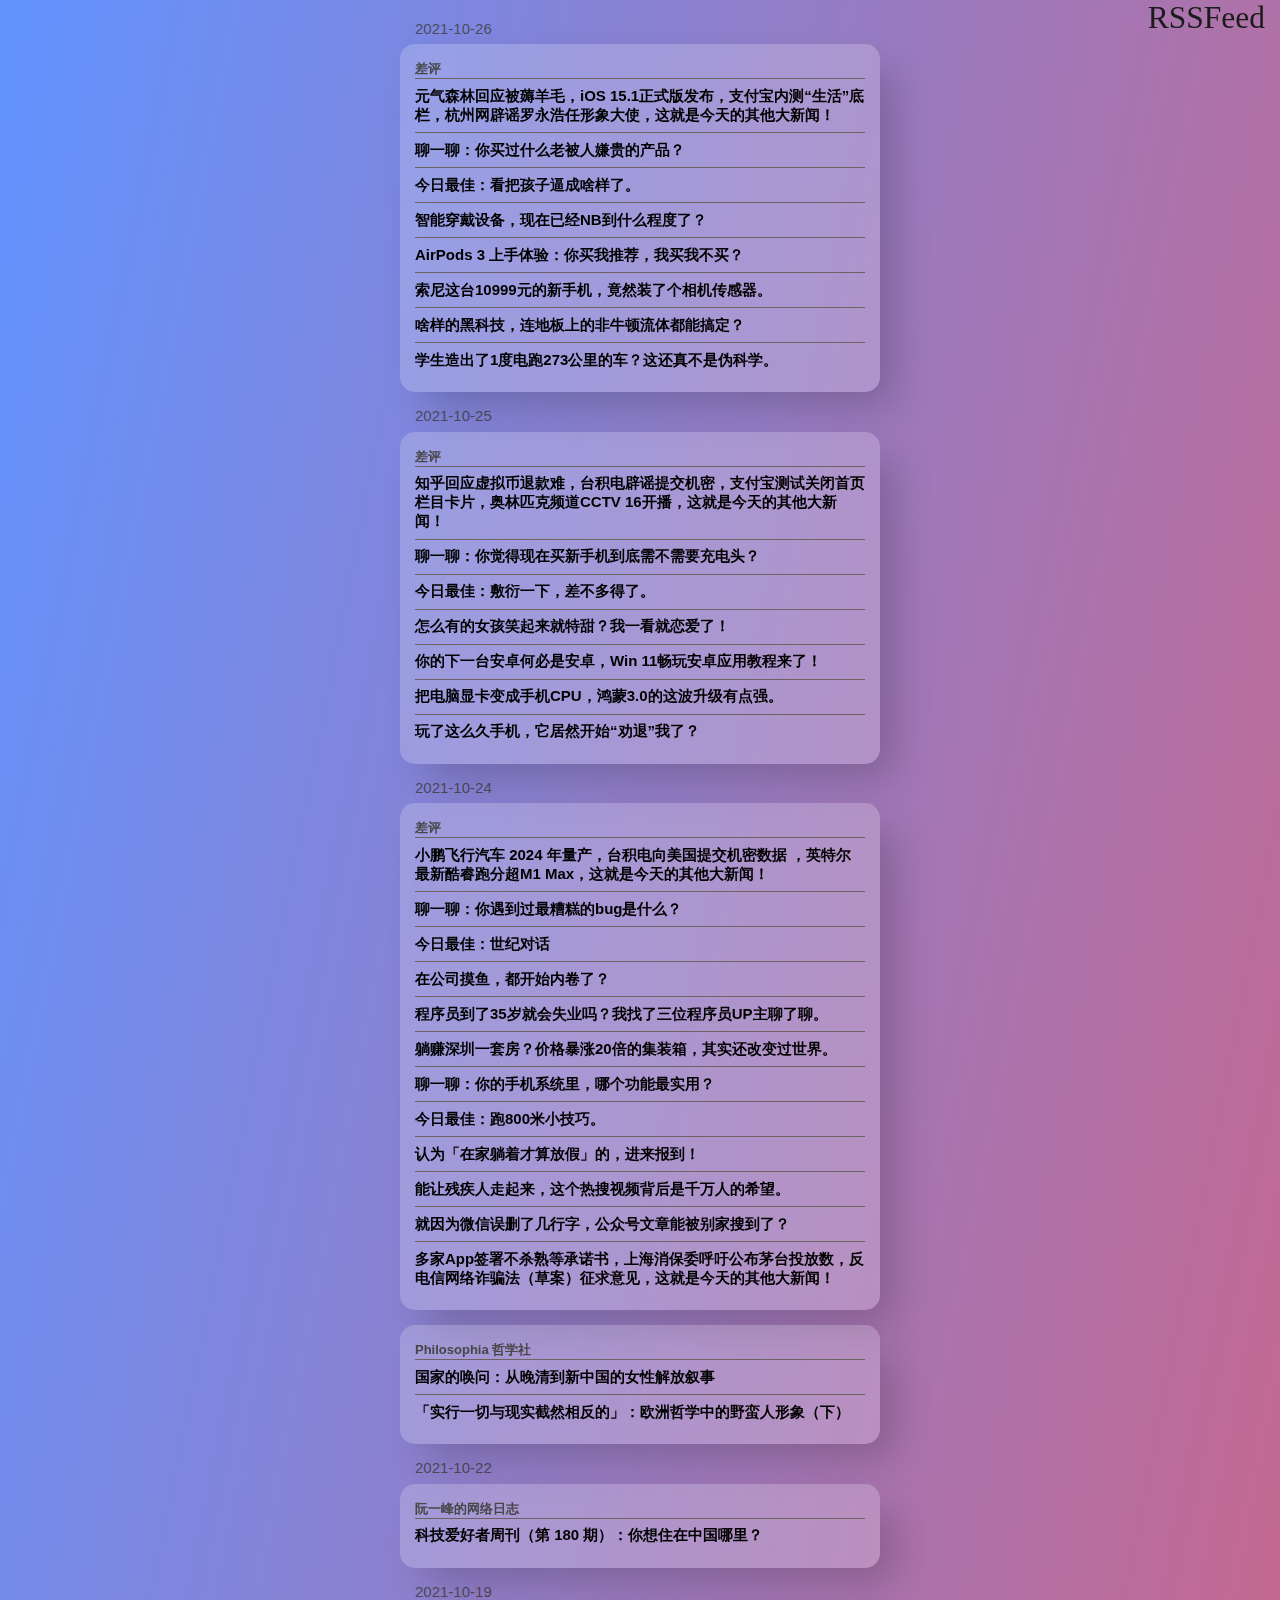
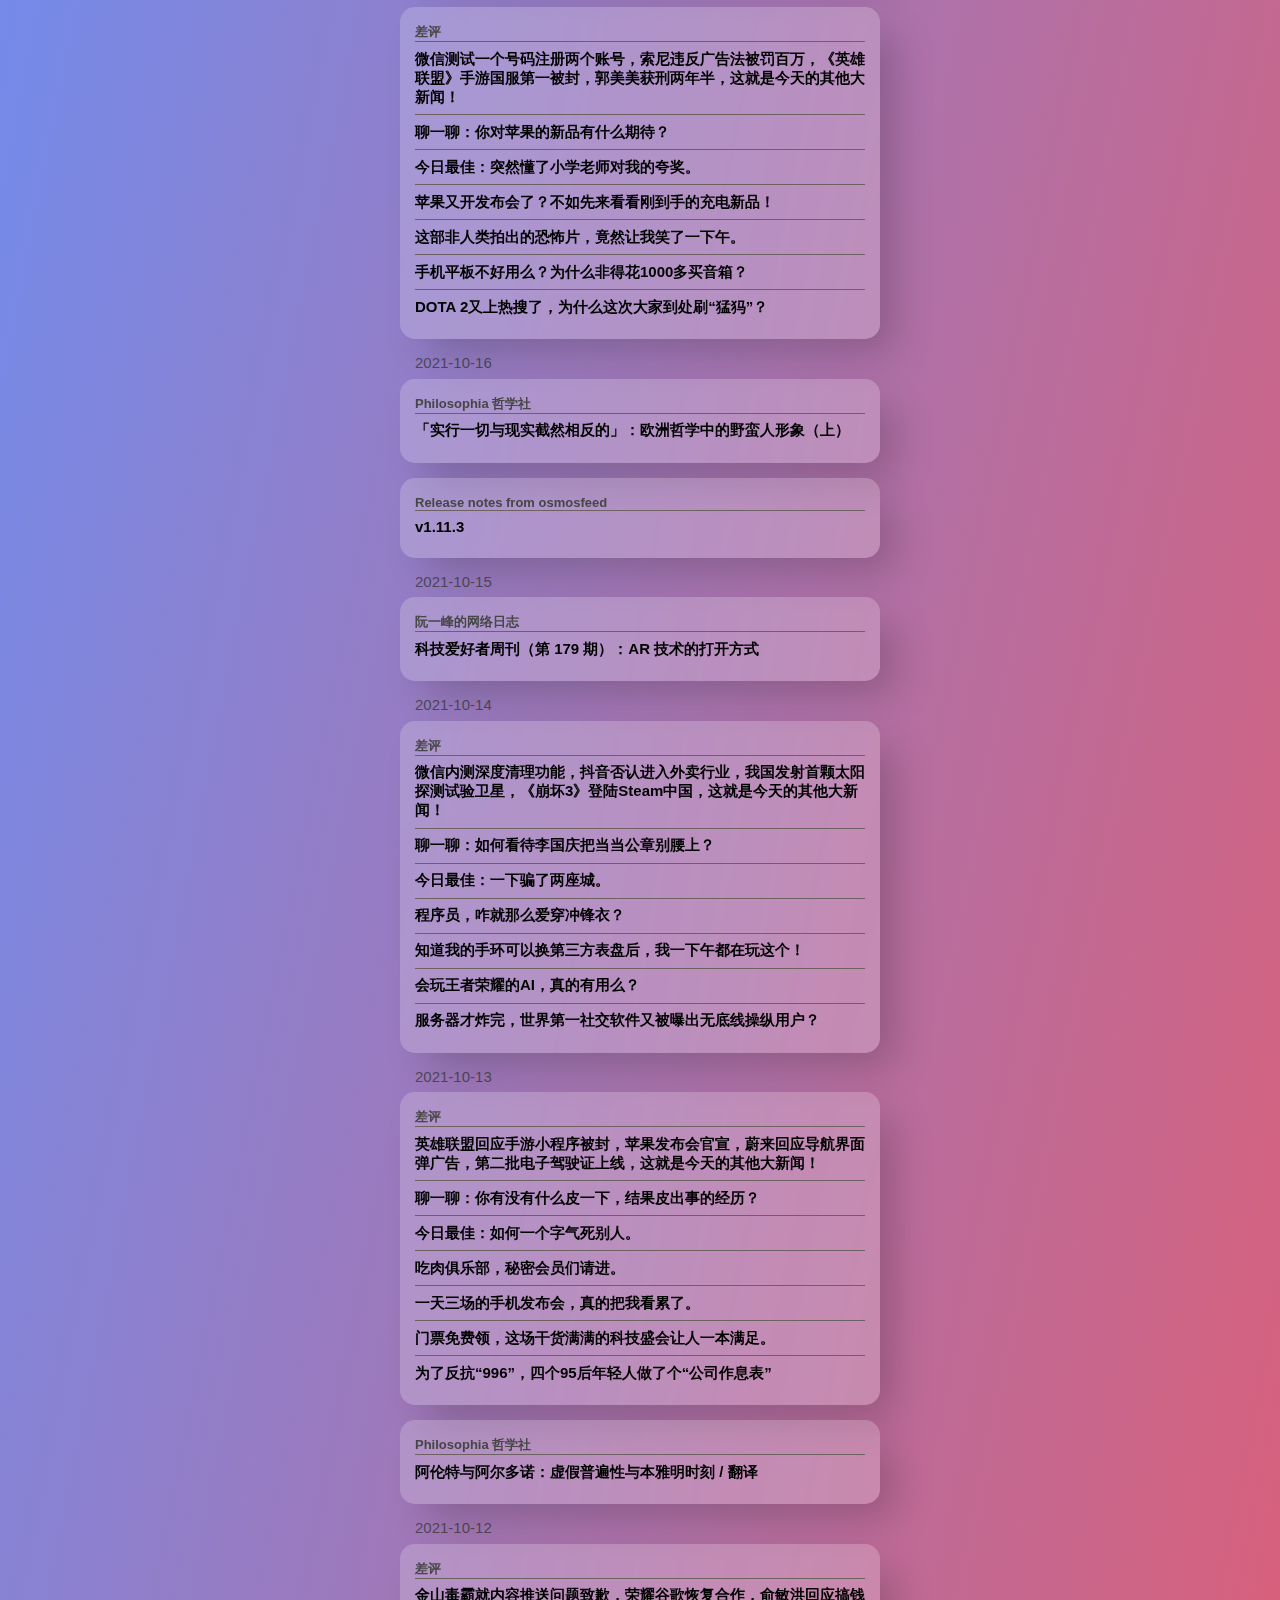
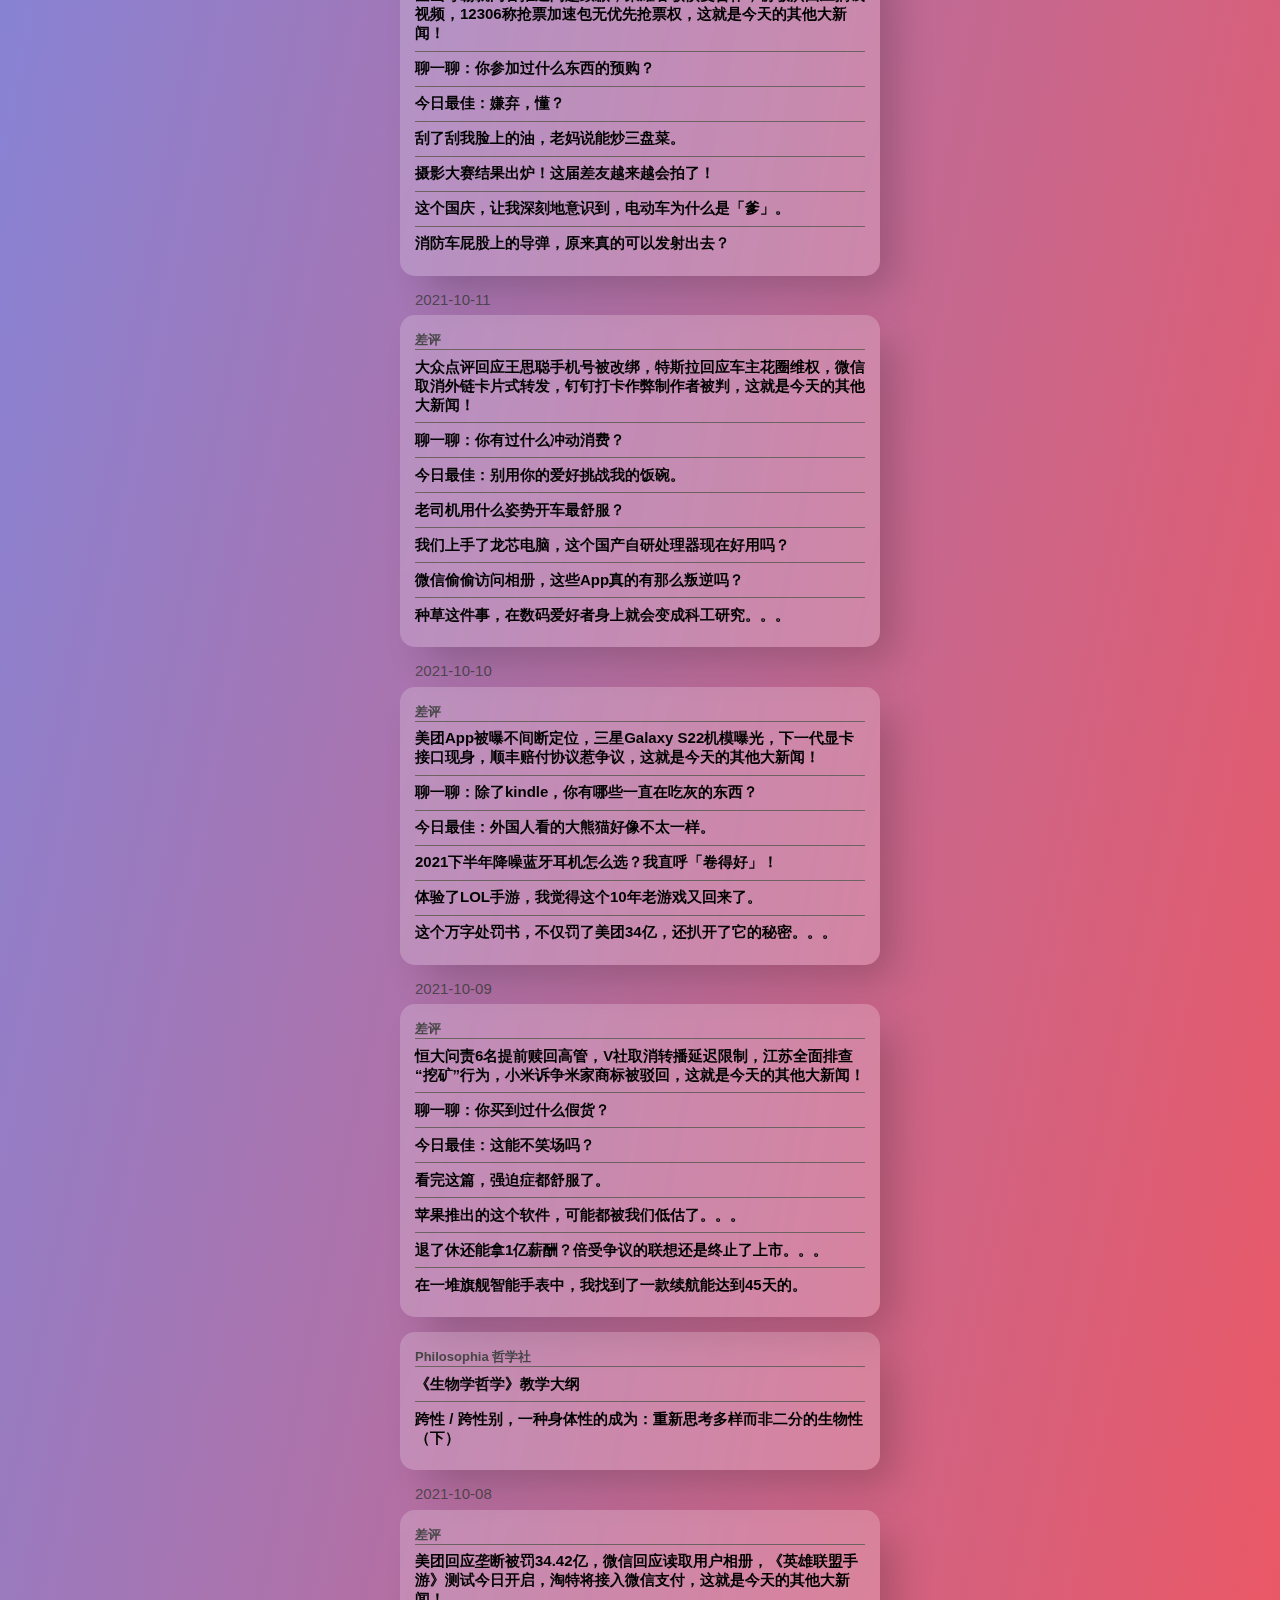
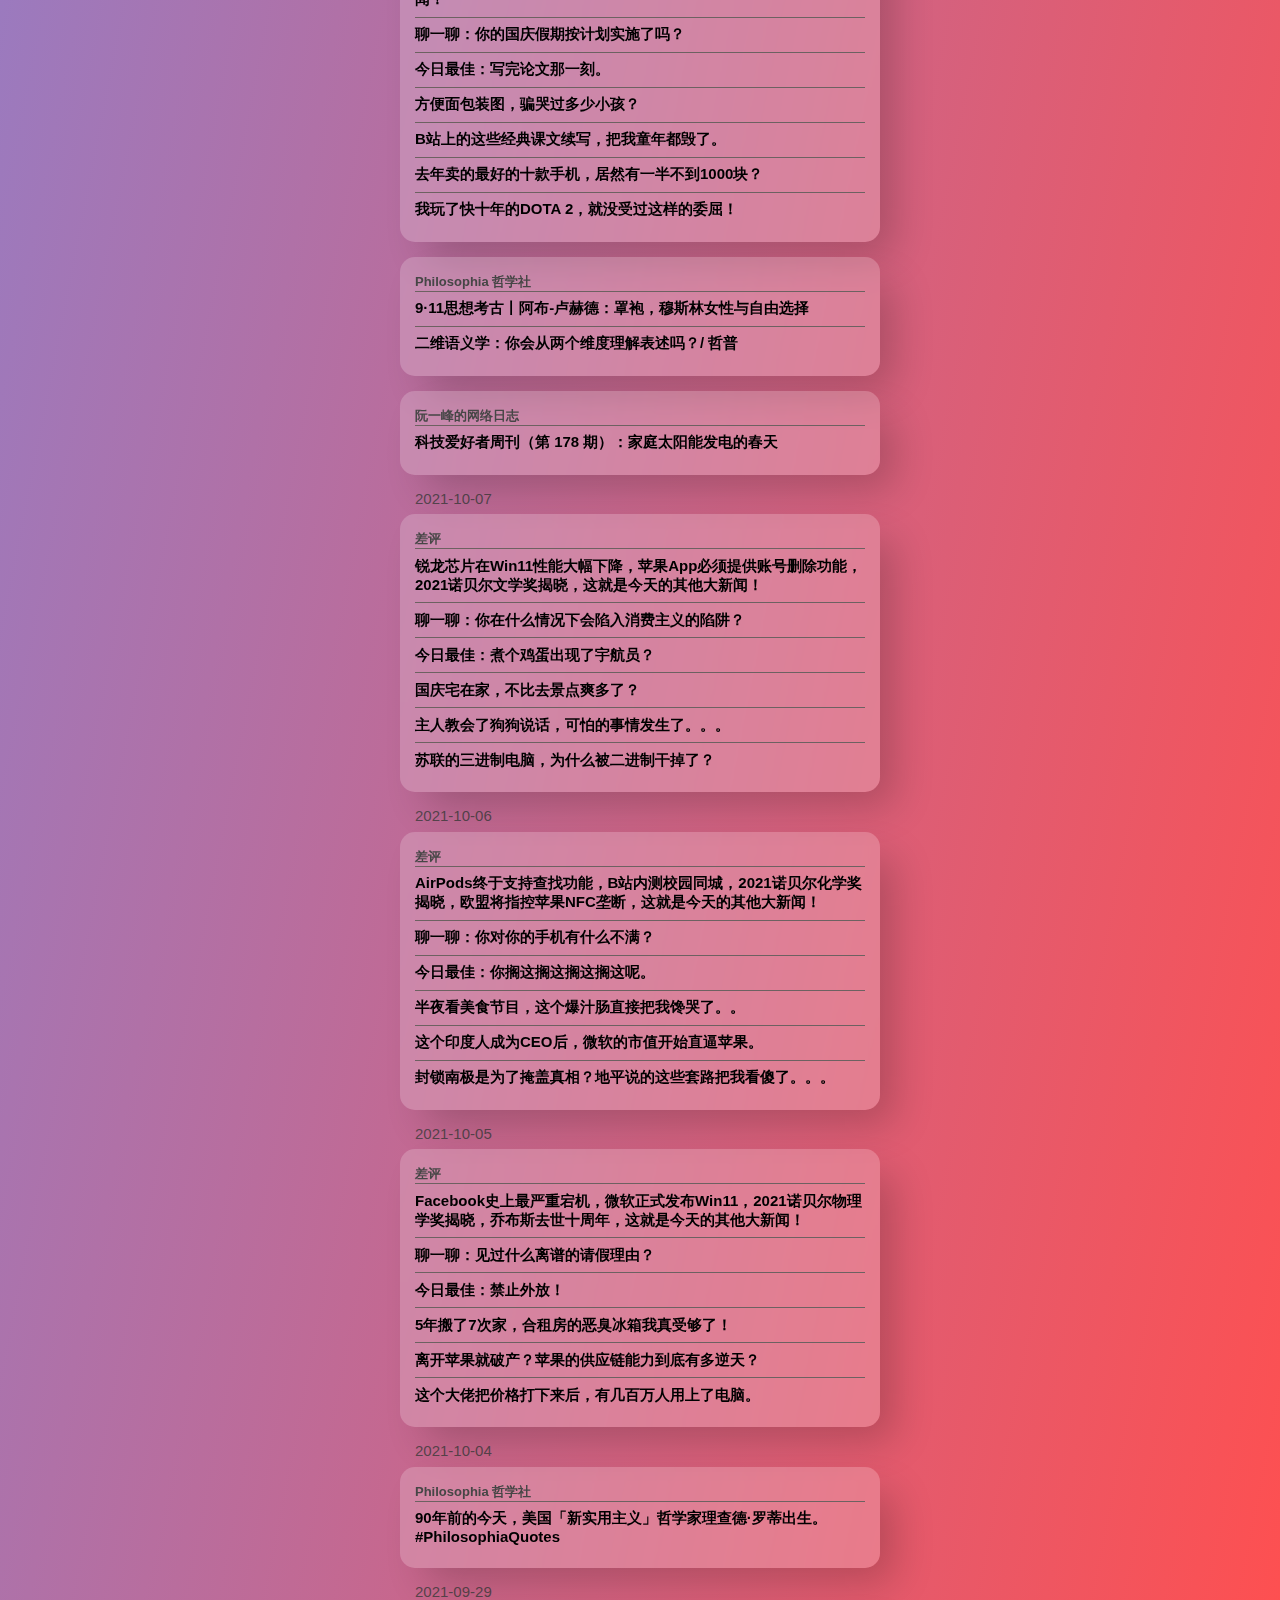
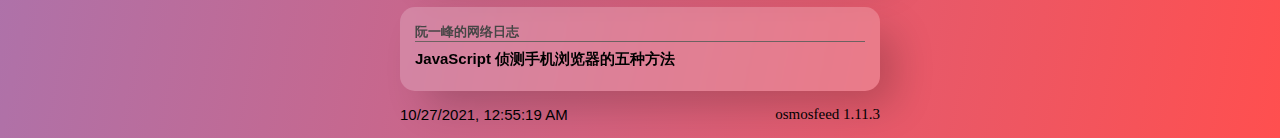
==== index.html @ fc904c37 "deploy: 76eed5fee48cd09ec7139ac28ed98c356b3da3ca" ====
<!DOCTYPE html>
<html lang="en">

<head>
  <title>osmos::feed</title>
  <meta charset="utf-8" />
  <meta http-equiv="X-UA-Compatible" content="IE=edge" />
  <meta name="robots" content="noindex, nofollow" />
  <meta name="viewport" content="width=device-width, initial-scale=1" />
  <link rel="shortcut icon" type="image/x-icon" href="favicon.ico" />
  <link rel="alternate" type="application/rss+xml" title="osmos::feed" href="feed.atom" />
  <link href="index.css" rel="stylesheet" />
  <script>
  let links = document.querySelectorAll('link');
  links[2].remove(); 
 
  let html = document.querySelector('html');
  let header = document.createElement('header');

  header.textContent = 'RSSFeed'

  html.appendChild(header);
</script>
<style>
  * {
  margin: 0%;
  padding: 0%;

  text-decoration: none;
  color: black;
  list-style: none;

  font-size: 15px;
}

body {
  margin: 0rem auto;
  margin-top: 1.3rem;
  margin-bottom: 1rem;

  display: flex;
  flex-direction: column;

  width: 480px;
  max-width: 92%;

  background-image: linear-gradient(to bottom right , #6193ff,#ff4f4f);

  font-family: "Arial", "Microsoft YaHei", "sans-serif";
}

section.daily-content {
  display: flex;
  flex-direction: column;
}

li.source {
  background: rgba(255,255,255,0.2);
  box-shadow: 20px 20px 40px -6px rgba(0,0,0,0.2);
  backdrop-filter: blur(4.5px);

  margin-bottom: 1rem;
  padding: 1rem;

  border-radius: 1rem;
}

a.source-name__link {
  font-size: 13px;
  color: rgb(70, 70, 70);
}

summary.article-expander__title {
  font-weight: bold;
}

article {
  margin-bottom: 0.5rem;
  padding-top: 0.5rem;

  border-top: solid rgb(109, 97, 97) 1px;
}

h2.daily-heading {
  padding-left: 1rem;
  align-self: flex-start;
  margin-bottom: 0.5rem;
}
time {
  color: rgba(59, 59, 59, 0.801);
  font-weight: lighter;
  font-family: Impact, Haettenschweiler, 'Arial Narrow Bold', sans-serif;
}

footer {
  font-family: Georgia, 'Times New Roman', Times, serif;

  display: flex;
  flex-direction: row;
  justify-content: space-between;
}
#build-timestamp {
  color: black;
}

div.article-summary-box-inner {
  line-height: 1.5rem;
  margin-top: 0.3rem;
  margin-left: 0.5rem;
  padding-left: 0.5rem;

  border-left: solid gray 1px;
}

header {
  position: fixed;

  text-align: right;
  color: rgb(27, 27, 27);
  font-size: 2.1rem;
  font-family: 'Gabriola';
  top: 0%;
  right: 0%;
  padding-right: 1rem;
  padding-top: 0rem;

  height: 3rem;
  width: 100%;

  /*background-color: rgba(256,256,256,0.8);*/
}

@media (prefers-color-scheme: dark) {
  header {
    color: aliceblue;
    /*background-color: rgba(0,0,0,0.8);
  */}
}
</style>

</head>

<body>
<!-- %after-body-begin.html% -->
  <section class="daily-content">
    <h2 class="daily-heading"><time datatime="2021-10-26">2021-10-26</time></h2>
    <ul class="sources card">
      <li class="source">
        <section>
          <h3 class="source-name"><a class="source-name__link" href="https://mp.weixin.qq.com">差评</a></h3>
          <section class="articles-per-source">
            <article>
              <details class="article-expander">
                <summary class="article-expander__title">元气森林回应被薅羊毛，iOS 15.1正式版发布，支付宝内测“生活”底栏，杭州网辟谣罗永浩任形象大使，这就是今天的其他大新闻！</summary>
                <a class="article-summary-link article-summary-box-outer" href="https://mp.weixin.qq.com/s/cKeluN5FusKYXO6I9I-naA">
                  <div class="article-summary-box-inner">
                    <span class="article-reading-time">(1 min)</span>
                    <span>元气森林回应被薅羊毛，iOS 15.1正式版发布，支付宝内测“生活”底栏，杭州网辟谣罗永浩任形象大使，这就是今天的其他大新闻！</span>
                  </div>
                </a>
              </details>
            </article>
            <article>
              <details class="article-expander">
                <summary class="article-expander__title">聊一聊：你买过什么老被人嫌贵的产品？</summary>
                <a class="article-summary-link article-summary-box-outer" href="https://mp.weixin.qq.com/s/OFdBymAkPakwJphM0Zw4hQ">
                  <div class="article-summary-box-inner">
                    <span class="article-reading-time">(0 min)</span>
                    <span>聊一聊：你买过什么老被人嫌贵的产品？</span>
                  </div>
                </a>
              </details>
            </article>
            <article>
              <details class="article-expander">
                <summary class="article-expander__title">今日最佳：看把孩子逼成啥样了。</summary>
                <a class="article-summary-link article-summary-box-outer" href="https://mp.weixin.qq.com/s/LtJibiuHhV8qulA-LQD-1A">
                  <div class="article-summary-box-inner">
                    <span class="article-reading-time">(0 min)</span>
                    <span>今日最佳：看把孩子逼成啥样了。</span>
                  </div>
                </a>
              </details>
            </article>
            <article>
              <details class="article-expander">
                <summary class="article-expander__title">智能穿戴设备，现在已经NB到什么程度了？</summary>
                <a class="article-summary-link article-summary-box-outer" href="https://mp.weixin.qq.com/s/BDpr69A6UXGlSUmvN-L94Q">
                  <div class="article-summary-box-inner">
                    <span class="article-reading-time">(0 min)</span>
                    <span>智能穿戴设备，现在已经NB到什么程度了？</span>
                  </div>
                </a>
              </details>
            </article>
            <article>
              <details class="article-expander">
                <summary class="article-expander__title">AirPods 3 上手体验：你买我推荐，我买我不买？</summary>
                <a class="article-summary-link article-summary-box-outer" href="https://mp.weixin.qq.com/s/c46ituwRLtcCAEIwMCpgJg">
                  <div class="article-summary-box-inner">
                    <span class="article-reading-time">(1 min)</span>
                    <span>AirPods 3 上手体验：你买我推荐，我买我不买？</span>
                  </div>
                </a>
              </details>
            </article>
            <article>
              <details class="article-expander">
                <summary class="article-expander__title">索尼这台10999元的新手机，竟然装了个相机传感器。</summary>
                <a class="article-summary-link article-summary-box-outer" href="https://mp.weixin.qq.com/s/3An4rftb9wX5s2BtrTt5gw">
                  <div class="article-summary-box-inner">
                    <span class="article-reading-time">(1 min)</span>
                    <span>索尼这台10999元的新手机，竟然装了个相机传感器。</span>
                  </div>
                </a>
              </details>
            </article>
            <article>
              <details class="article-expander">
                <summary class="article-expander__title">啥样的黑科技，连地板上的非牛顿流体都能搞定？</summary>
                <a class="article-summary-link article-summary-box-outer" href="https://mp.weixin.qq.com/s/vGdE25rUhQmk2jR1DLWafA">
                  <div class="article-summary-box-inner">
                    <span class="article-reading-time">(1 min)</span>
                    <span>啥样的黑科技，连地板上的非牛顿流体都能搞定？</span>
                  </div>
                </a>
              </details>
            </article>
            <article>
              <details class="article-expander">
                <summary class="article-expander__title">学生造出了1度电跑273公里的车？这还真不是伪科学。</summary>
                <a class="article-summary-link article-summary-box-outer" href="https://mp.weixin.qq.com/s/KuWoO7VzzyQBCELB0OeMmg">
                  <div class="article-summary-box-inner">
                    <span class="article-reading-time">(1 min)</span>
                    <span>学生造出了1度电跑273公里的车？这还真不是伪科学。</span>
                  </div>
                </a>
              </details>
            </article>
        </section>
      </li>
    </ul>
  </section>
  <section class="daily-content">
    <h2 class="daily-heading"><time datatime="2021-10-25">2021-10-25</time></h2>
    <ul class="sources card">
      <li class="source">
        <section>
          <h3 class="source-name"><a class="source-name__link" href="https://mp.weixin.qq.com">差评</a></h3>
          <section class="articles-per-source">
            <article>
              <details class="article-expander">
                <summary class="article-expander__title">知乎回应虚拟币退款难，台积电辟谣提交机密，支付宝测试关闭首页栏目卡片，奥林匹克频道CCTV 16开播，这就是今天的其他大新闻！</summary>
                <a class="article-summary-link article-summary-box-outer" href="https://mp.weixin.qq.com/s/KWi_yKgStM23OPDgRO2NyQ">
                  <div class="article-summary-box-inner">
                    <span class="article-reading-time">(0 min)</span>
                    <span>知乎回应虚拟币退款难，台积电辟谣提交机密，支付宝测试关闭首页栏目卡片，奥林匹克频道CCTV 16开播，这就是今天的其他大新闻！</span>
                  </div>
                </a>
              </details>
            </article>
            <article>
              <details class="article-expander">
                <summary class="article-expander__title">聊一聊：你觉得现在买新手机到底需不需要充电头？</summary>
                <a class="article-summary-link article-summary-box-outer" href="https://mp.weixin.qq.com/s/FXktBWooAgvSRvd7Q91ZDg">
                  <div class="article-summary-box-inner">
                    <span class="article-reading-time">(0 min)</span>
                    <span>聊一聊：你觉得现在买新手机到底需不需要充电头？</span>
                  </div>
                </a>
              </details>
            </article>
            <article>
              <details class="article-expander">
                <summary class="article-expander__title">今日最佳：敷衍一下，差不多得了。</summary>
                <a class="article-summary-link article-summary-box-outer" href="https://mp.weixin.qq.com/s/1MywfqiOj6ALcn1PIF9sGw">
                  <div class="article-summary-box-inner">
                    <span class="article-reading-time">(0 min)</span>
                    <span>今日最佳：敷衍一下，差不多得了。</span>
                  </div>
                </a>
              </details>
            </article>
            <article>
              <details class="article-expander">
                <summary class="article-expander__title">怎么有的女孩笑起来就特甜？我一看就恋爱了！</summary>
                <a class="article-summary-link article-summary-box-outer" href="https://mp.weixin.qq.com/s/lk7xkTw_47Nmr5c8NS69fg">
                  <div class="article-summary-box-inner">
                    <span class="article-reading-time">(0 min)</span>
                    <span>怎么有的女孩笑起来就特甜？我一看就恋爱了！</span>
                  </div>
                </a>
              </details>
            </article>
            <article>
              <details class="article-expander">
                <summary class="article-expander__title">你的下一台安卓何必是安卓，Win 11畅玩安卓应用教程来了！</summary>
                <a class="article-summary-link article-summary-box-outer" href="https://mp.weixin.qq.com/s/0_CmuqbkOKznKsVjj-7vxw">
                  <div class="article-summary-box-inner">
                    <span class="article-reading-time">(1 min)</span>
                    <span>你的下一台安卓何必是安卓，Win 11畅玩安卓应用教程来了！</span>
                  </div>
                </a>
              </details>
            </article>
            <article>
              <details class="article-expander">
                <summary class="article-expander__title">把电脑显卡变成手机CPU，鸿蒙3.0的这波升级有点强。</summary>
                <a class="article-summary-link article-summary-box-outer" href="https://mp.weixin.qq.com/s/OaoBaJBnk3_Yj5R4DkR0Vg">
                  <div class="article-summary-box-inner">
                    <span class="article-reading-time">(1 min)</span>
                    <span>把电脑显卡变成手机CPU，鸿蒙3.0的这波升级有点强。</span>
                  </div>
                </a>
              </details>
            </article>
            <article>
              <details class="article-expander">
                <summary class="article-expander__title">玩了这么久手机，它居然开始“劝退”我了？</summary>
                <a class="article-summary-link article-summary-box-outer" href="https://mp.weixin.qq.com/s/tghrmtR2AwVXHNLD2ADGTw">
                  <div class="article-summary-box-inner">
                    <span class="article-reading-time">(0 min)</span>
                    <span>玩了这么久手机，它居然开始“劝退”我了？</span>
                  </div>
                </a>
              </details>
            </article>
        </section>
      </li>
    </ul>
  </section>
  <section class="daily-content">
    <h2 class="daily-heading"><time datatime="2021-10-24">2021-10-24</time></h2>
    <ul class="sources card">
      <li class="source">
        <section>
          <h3 class="source-name"><a class="source-name__link" href="https://mp.weixin.qq.com">差评</a></h3>
          <section class="articles-per-source">
            <article>
              <details class="article-expander">
                <summary class="article-expander__title">小鹏飞行汽车 2024 年量产，台积电向美国提交机密数据 ，英特尔最新酷睿跑分超M1 Max，这就是今天的其他大新闻！</summary>
                <a class="article-summary-link article-summary-box-outer" href="https://mp.weixin.qq.com/s/nHXZUrnKQGaoAHNoMn7ODg">
                  <div class="article-summary-box-inner">
                    <span class="article-reading-time">(1 min)</span>
                    <span>小鹏飞行汽车 2024 年量产，台积电向美国提交机密数据 ，英特尔最新酷睿跑分超M1 Max，这就是今天的其他大新闻！</span>
                  </div>
                </a>
              </details>
            </article>
            <article>
              <details class="article-expander">
                <summary class="article-expander__title">聊一聊：你遇到过最糟糕的bug是什么？</summary>
                <a class="article-summary-link article-summary-box-outer" href="https://mp.weixin.qq.com/s/ZE2drnC0ivPbqK1vCrNW5Q">
                  <div class="article-summary-box-inner">
                    <span class="article-reading-time">(0 min)</span>
                    <span>聊一聊：你遇到过最糟糕的bug是什么？</span>
                  </div>
                </a>
              </details>
            </article>
            <article>
              <details class="article-expander">
                <summary class="article-expander__title">今日最佳：世纪对话</summary>
                <a class="article-summary-link article-summary-box-outer" href="https://mp.weixin.qq.com/s/VGZ2aX77m54vZpIapWO1bA">
                  <div class="article-summary-box-inner">
                    <span class="article-reading-time">(0 min)</span>
                    <span>今日最佳：世纪对话</span>
                  </div>
                </a>
              </details>
            </article>
            <article>
              <details class="article-expander">
                <summary class="article-expander__title">在公司摸鱼，都开始内卷了？</summary>
                <a class="article-summary-link article-summary-box-outer" href="https://mp.weixin.qq.com/s/PL14WUJB0IMYgdx6Vacy-Q">
                  <div class="article-summary-box-inner">
                    <span class="article-reading-time">(0 min)</span>
                    <span>在公司摸鱼，都开始内卷了？</span>
                  </div>
                </a>
              </details>
            </article>
            <article>
              <details class="article-expander">
                <summary class="article-expander__title">程序员到了35岁就会失业吗？我找了三位程序员UP主聊了聊。</summary>
                <a class="article-summary-link article-summary-box-outer" href="https://mp.weixin.qq.com/s/Ae4wfwK_V8lncOFqhl__ow">
                  <div class="article-summary-box-inner">
                    <span class="article-reading-time">(1 min)</span>
                    <span>程序员到了35岁就会失业吗？我找了三位程序员UP主聊了聊。</span>
                  </div>
                </a>
              </details>
            </article>
            <article>
              <details class="article-expander">
                <summary class="article-expander__title">躺赚深圳一套房？价格暴涨20倍的集装箱，其实还改变过世界。</summary>
                <a class="article-summary-link article-summary-box-outer" href="https://mp.weixin.qq.com/s/O-d5uReMx-j39m-J1VPw7Q">
                  <div class="article-summary-box-inner">
                    <span class="article-reading-time">(0 min)</span>
                    <span>躺赚深圳一套房？价格暴涨20倍的集装箱，其实还改变过世界。</span>
                  </div>
                </a>
              </details>
            </article>
            <article>
              <details class="article-expander">
                <summary class="article-expander__title">聊一聊：你的手机系统里，哪个功能最实用？</summary>
                <a class="article-summary-link article-summary-box-outer" href="https://mp.weixin.qq.com/s/Ytlx-XdexgSa0BdiNH6ENg">
                  <div class="article-summary-box-inner">
                    <span class="article-reading-time">(0 min)</span>
                    <span>聊一聊：你的手机系统里，哪个功能最实用？</span>
                  </div>
                </a>
              </details>
            </article>
            <article>
              <details class="article-expander">
                <summary class="article-expander__title">今日最佳：跑800米小技巧。</summary>
                <a class="article-summary-link article-summary-box-outer" href="https://mp.weixin.qq.com/s/WJb_SVM6tFyMLwu3xCDipQ">
                  <div class="article-summary-box-inner">
                    <span class="article-reading-time">(0 min)</span>
                    <span>今日最佳：跑800米小技巧。</span>
                  </div>
                </a>
              </details>
            </article>
            <article>
              <details class="article-expander">
                <summary class="article-expander__title">认为「在家躺着才算放假」的，进来报到！</summary>
                <a class="article-summary-link article-summary-box-outer" href="https://mp.weixin.qq.com/s/MCIAGEP3MbmgSSSWilpXZQ">
                  <div class="article-summary-box-inner">
                    <span class="article-reading-time">(1 min)</span>
                    <span>认为「在家躺着才算放假」的，进来报到！</span>
                  </div>
                </a>
              </details>
            </article>
            <article>
              <details class="article-expander">
                <summary class="article-expander__title">能让残疾人走起来，这个热搜视频背后是千万人的希望。</summary>
                <a class="article-summary-link article-summary-box-outer" href="https://mp.weixin.qq.com/s/_tEo3OfX8dhhLBoAteSWgQ">
                  <div class="article-summary-box-inner">
                    <span class="article-reading-time">(0 min)</span>
                    <span>能让残疾人走起来，这个热搜视频背后是千万人的希望。</span>
                  </div>
                </a>
              </details>
            </article>
            <article>
              <details class="article-expander">
                <summary class="article-expander__title">就因为微信误删了几行字，公众号文章能被别家搜到了？</summary>
                <a class="article-summary-link article-summary-box-outer" href="https://mp.weixin.qq.com/s/79iuFQ7P9KcV8aoy2Z5N0A">
                  <div class="article-summary-box-inner">
                    <span class="article-reading-time">(1 min)</span>
                    <span>就因为微信误删了几行字，公众号文章能被别家搜到了？</span>
                  </div>
                </a>
              </details>
            </article>
            <article>
              <details class="article-expander">
                <summary class="article-expander__title">多家App签署不杀熟等承诺书，上海消保委呼吁公布茅台投放数，反电信网络诈骗法（草案）征求意见，这就是今天的其他大新闻！</summary>
                <a class="article-summary-link article-summary-box-outer" href="https://mp.weixin.qq.com/s/IitzajpwTQmLYlxmILFASg">
                  <div class="article-summary-box-inner">
                    <span class="article-reading-time">(0 min)</span>
                    <span>多家App签署不杀熟等承诺书，上海消保委呼吁公布茅台投放数，反电信网络诈骗法（草案）征求意见，这就是今天的其他大新闻！</span>
                  </div>
                </a>
              </details>
            </article>
        </section>
      </li>
      <li class="source">
        <section>
          <h3 class="source-name"><a class="source-name__link" href="https://mp.weixin.qq.com">Philosophia 哲学社</a></h3>
          <section class="articles-per-source">
            <article>
              <details class="article-expander">
                <summary class="article-expander__title">国家的唤问：从晚清到新中国的女性解放叙事</summary>
                <a class="article-summary-link article-summary-box-outer" href="https://mp.weixin.qq.com/s/BEfnXugs94zgbJ4wgGz-QQ">
                  <div class="article-summary-box-inner">
                    <span class="article-reading-time">(0 min)</span>
                    <span>国家的唤问：从晚清到新中国的女性解放叙事</span>
                  </div>
                </a>
              </details>
            </article>
            <article>
              <details class="article-expander">
                <summary class="article-expander__title">「实行一切与现实截然相反的」：欧洲哲学中的野蛮人形象（下）</summary>
                <a class="article-summary-link article-summary-box-outer" href="https://mp.weixin.qq.com/s/gI6WwzlJhkyNqrmu_WtC0g">
                  <div class="article-summary-box-inner">
                    <span class="article-reading-time">(2 min)</span>
                    <span>「实行一切与现实截然相反的」：欧洲哲学中的野蛮人形象（下）</span>
                  </div>
                </a>
              </details>
            </article>
        </section>
      </li>
    </ul>
  </section>
  <section class="daily-content">
    <h2 class="daily-heading"><time datatime="2021-10-22">2021-10-22</time></h2>
    <ul class="sources card">
      <li class="source">
        <section>
          <h3 class="source-name"><a class="source-name__link" href="http://www.ruanyifeng.com/blog/">阮一峰的网络日志</a></h3>
          <section class="articles-per-source">
            <article>
              <details class="article-expander">
                <summary class="article-expander__title">科技爱好者周刊（第 180 期）：你想住在中国哪里？</summary>
                <a class="article-summary-link article-summary-box-outer" href="http://www.ruanyifeng.com/blog/2021/10/weekly-issue-180.html">
                  <div class="article-summary-box-inner">
                    <span class="article-reading-time">(3 min)</span>
                    <span>这里记录每周值得分享的科技内容，周五发布。
本杂志开源（GitHub: ruanyf/weekly），欢迎提交 issue，投稿或推荐科技内容。
周刊讨论区的帖子《谁在招人？》，提供大量程序员就业信息，欢迎访问或发布工作/实习岗位。
封面图

香港摄影师李海涛拍摄的广州岑村玄武山公园。（via）
本周话题：你想住在中国哪里？
很多人不喜欢一线城市&quot;北上广深&quot;，觉得生活压力大，房价奇高，空间局促嘈杂，想要离开。
但是离开以后，去哪里呢？哪个城市能够提供令人满意的生活方式，以及良好的社会经济状况？

我最近读到时事评论家宁南山的一篇文章，觉得很有启发，跟大家分享一下。
他说，考虑未来的居住城市时，应该对中国的三个宏观趋势有所认知。
首先，中国各地的基础设施，都是差不多的。 我们是统一的国家，各省的高铁、高速公路、电力网、无线通信、宽带网等等，基本都是一样的，同样的标准、同样的材料、同样的施工、同样的管理，不会有某个省的基础设施特别好、另一个省特别差这种情况。

其次，各省的发展速度最终会逐渐趋同。沿海省份的增速会降下来，内地省份会赶上来，不会有某个省一直高速发展，另一个省一直低速发展这种情况。长远来看，各省的社会经济和发展状况，最终都会达到一个基本的现代化水平，不会有某个省显著落后于全国平均水平。
再次， 各省的真正差异来自于产业。 比如，广东的电子业、上海的金融业、北京的政治中心、西部的能源产业等等，都是有地域性的，这个很难改变。产业的兴盛决定了收入的差异，这才是地域差异未来的主要来源。

基于上面三点看法，可以预测，如果中国人均 GDP 继续增长，到了2035年比现在增长一倍，那么中国各地的生活条件都会达到一个相当不错的水平。
目前，全国的人均 GDP 大概是1万美元，一线城市是2万多美元。到了2035年，如果全国人均 GDP 能够达到2万美元，一线城市达到五万美元，这就意…</span>
                  </div>
                </a>
              </details>
            </article>
        </section>
      </li>
    </ul>
  </section>
  <section class="daily-content">
    <h2 class="daily-heading"><time datatime="2021-10-19">2021-10-19</time></h2>
    <ul class="sources card">
      <li class="source">
        <section>
          <h3 class="source-name"><a class="source-name__link" href="https://mp.weixin.qq.com">差评</a></h3>
          <section class="articles-per-source">
            <article>
              <details class="article-expander">
                <summary class="article-expander__title">微信测试一个号码注册两个账号，索尼违反广告法被罚百万，《英雄联盟》手游国服第一被封，郭美美获刑两年半，这就是今天的其他大新闻！</summary>
                <a class="article-summary-link article-summary-box-outer" href="https://mp.weixin.qq.com/s/WrlaOzjugJIoRB6uy6eIOg">
                  <div class="article-summary-box-inner">
                    <span class="article-reading-time">(1 min)</span>
                    <span>微信测试一个号码注册两个账号，索尼违反广告法被罚百万，《英雄联盟》手游国服第一被封，郭美美获刑两年半，这就是今天的其他大新闻！</span>
                  </div>
                </a>
              </details>
            </article>
            <article>
              <details class="article-expander">
                <summary class="article-expander__title">聊一聊：你对苹果的新品有什么期待？</summary>
                <a class="article-summary-link article-summary-box-outer" href="https://mp.weixin.qq.com/s/zoTT_qpjEYvI1M9zBvW0PQ">
                  <div class="article-summary-box-inner">
                    <span class="article-reading-time">(0 min)</span>
                    <span>聊一聊：你对苹果的新品有什么期待？</span>
                  </div>
                </a>
              </details>
            </article>
            <article>
              <details class="article-expander">
                <summary class="article-expander__title">今日最佳：突然懂了小学老师对我的夸奖。</summary>
                <a class="article-summary-link article-summary-box-outer" href="https://mp.weixin.qq.com/s/Tlm91gMdA_9hgK9N-3zsrg">
                  <div class="article-summary-box-inner">
                    <span class="article-reading-time">(0 min)</span>
                    <span>今日最佳：突然懂了小学老师对我的夸奖。</span>
                  </div>
                </a>
              </details>
            </article>
            <article>
              <details class="article-expander">
                <summary class="article-expander__title">苹果又开发布会了？不如先来看看刚到手的充电新品！</summary>
                <a class="article-summary-link article-summary-box-outer" href="https://mp.weixin.qq.com/s/qquf8Ma3U81ifXrFippurQ">
                  <div class="article-summary-box-inner">
                    <span class="article-reading-time">(1 min)</span>
                    <span>苹果又开发布会了？不如先来看看刚到手的充电新品！</span>
                  </div>
                </a>
              </details>
            </article>
            <article>
              <details class="article-expander">
                <summary class="article-expander__title">这部非人类拍出的恐怖片，竟然让我笑了一下午。</summary>
                <a class="article-summary-link article-summary-box-outer" href="https://mp.weixin.qq.com/s/ulvRlYO1bdij6kJGlzLufg">
                  <div class="article-summary-box-inner">
                    <span class="article-reading-time">(0 min)</span>
                    <span>这部非人类拍出的恐怖片，竟然让我笑了一下午。</span>
                  </div>
                </a>
              </details>
            </article>
            <article>
              <details class="article-expander">
                <summary class="article-expander__title">手机平板不好用么？为什么非得花1000多买音箱？</summary>
                <a class="article-summary-link article-summary-box-outer" href="https://mp.weixin.qq.com/s/eZ3Hr9dqqznrrwl7-0Cq4w">
                  <div class="article-summary-box-inner">
                    <span class="article-reading-time">(0 min)</span>
                    <span>手机平板不好用么？为什么非得花1000多买音箱？</span>
                  </div>
                </a>
              </details>
            </article>
            <article>
              <details class="article-expander">
                <summary class="article-expander__title">DOTA 2又上热搜了，为什么这次大家到处刷“猛犸”？</summary>
                <a class="article-summary-link article-summary-box-outer" href="https://mp.weixin.qq.com/s/GF_2QPrsF7cNoT_eLK6OZg">
                  <div class="article-summary-box-inner">
                    <span class="article-reading-time">(1 min)</span>
                    <span>DOTA 2又上热搜了，为什么这次大家到处刷“猛犸”？</span>
                  </div>
                </a>
              </details>
            </article>
        </section>
      </li>
    </ul>
  </section>
  <section class="daily-content">
    <h2 class="daily-heading"><time datatime="2021-10-16">2021-10-16</time></h2>
    <ul class="sources card">
      <li class="source">
        <section>
          <h3 class="source-name"><a class="source-name__link" href="https://mp.weixin.qq.com">Philosophia 哲学社</a></h3>
          <section class="articles-per-source">
            <article>
              <details class="article-expander">
                <summary class="article-expander__title">「实行一切与现实截然相反的」：欧洲哲学中的野蛮人形象（上）</summary>
                <a class="article-summary-link article-summary-box-outer" href="https://mp.weixin.qq.com/s/uYfEPlT86NHoEkrvtzyNJw">
                  <div class="article-summary-box-inner">
                    <span class="article-reading-time">(3 min)</span>
                    <span>「实行一切与现实截然相反的」：欧洲哲学中的野蛮人形象（上）</span>
                  </div>
                </a>
              </details>
            </article>
        </section>
      </li>
      <li class="source">
        <section>
          <h3 class="source-name"><a class="source-name__link" href="https://github.com/osmoscraft/osmosfeed/releases">Release notes from osmosfeed</a></h3>
          <section class="articles-per-source">
            <article>
              <details class="article-expander">
                <summary class="article-expander__title">v1.11.3</summary>
                <a class="article-summary-link article-summary-box-outer" href="https://github.com/osmoscraft/osmosfeed/releases/tag/v1.11.3">
                  <div class="article-summary-box-inner">
                    <span class="article-reading-time">(1 min)</span>
                    <span>Fixed: broken links in documentation
Chore: Dependency updates
Thank you: @hirdot</span>
                  </div>
                </a>
              </details>
            </article>
        </section>
      </li>
    </ul>
  </section>
  <section class="daily-content">
    <h2 class="daily-heading"><time datatime="2021-10-15">2021-10-15</time></h2>
    <ul class="sources card">
      <li class="source">
        <section>
          <h3 class="source-name"><a class="source-name__link" href="http://www.ruanyifeng.com/blog/">阮一峰的网络日志</a></h3>
          <section class="articles-per-source">
            <article>
              <details class="article-expander">
                <summary class="article-expander__title">科技爱好者周刊（第 179 期）：AR 技术的打开方式</summary>
                <a class="article-summary-link article-summary-box-outer" href="http://www.ruanyifeng.com/blog/2021/10/weekly-issue-179.html">
                  <div class="article-summary-box-inner">
                    <span class="article-reading-time">(4 min)</span>
                    <span>这里记录每周值得分享的科技内容，周五发布。
本杂志开源（GitHub: ruanyf/weekly），欢迎提交 issue，投稿或推荐科技内容。
周刊讨论区的帖子《谁在招人？》，提供大量程序员就业信息，欢迎访问或发布工作/实习岗位。
封面图

济宁市美术馆2019年建成，由日本建筑师设计。上图中，上方的不规则白色屋顶，就是美术馆的展厅。下方是一个公园，左侧是一个回廊步道，右侧是咖啡馆。（via）
本周话题：AR 技术的正确打开方式
前两天，我看到一条新闻，德国杜塞尔多夫开张了一家 AR 公园（增强现实公园）。
表面上，这就是一家普通的公园，草地、绿树、小溪流......

但是，当你打开手机 App，使用摄像头，就会看到所有场景上面，都叠加了一个虚拟层。
天空漂浮着奇怪的生物。

道路上有充气路障。

长椅上坐着一个不存在的人。

游客可以探索这些虚拟对象，也可以根据提示，完成指定任务，解锁关卡。
新闻说，这个公园一共部署了35个 AR 应用，其中13个是免费作品，其余22个必须付费4.99欧元才能激活，相当于公园门票了。
我觉得，这个主意太好了，值得借鉴。
城市公园改建为 AR 游戏场，这才是 AR 技术的正确打开方式。 公园还是那个公园，什么都没变，但是加入了电子游戏的成分。这里最关键的一点是，AR 就是应该在室外玩。
仔细想一下，你会发现，绝大多数电子游戏只适合在室内玩，但是 AR 可以在室外玩，而且室外比室内好玩得多。
这是因为 AR 是部分虚拟、部分现实，虚拟层需要叠加在现实层之上，如果现实空间太小、太单调，就不可能设计出好玩的 AR 应用。目前，国内影响最大的 AR 应用，就是支付宝&quot;集五福&quot;的室内找&quot;福&quot;字，这个游戏非常乏味，原因就在这里，室内很难想出好玩的玩法。

相反的，室外可以叠加寻宝、解谜、打卡等多种手段，还能跟虚拟对象互动，可玩性大大增强。国外的 A…</span>
                  </div>
                </a>
              </details>
            </article>
        </section>
      </li>
    </ul>
  </section>
  <section class="daily-content">
    <h2 class="daily-heading"><time datatime="2021-10-14">2021-10-14</time></h2>
    <ul class="sources card">
      <li class="source">
        <section>
          <h3 class="source-name"><a class="source-name__link" href="https://mp.weixin.qq.com">差评</a></h3>
          <section class="articles-per-source">
            <article>
              <details class="article-expander">
                <summary class="article-expander__title">微信内测深度清理功能，抖音否认进入外卖行业，我国发射首颗太阳探测试验卫星，《崩坏3》登陆Steam中国，这就是今天的其他大新闻！</summary>
                <a class="article-summary-link article-summary-box-outer" href="https://mp.weixin.qq.com/s/YbbEih-gSAUlitC3hY_h5g">
                  <div class="article-summary-box-inner">
                    <span class="article-reading-time">(0 min)</span>
                    <span>微信内测深度清理功能，抖音否认进入外卖行业，我国发射首颗太阳探测试验卫星，《崩坏3》登陆Steam中国，这就是今天的其他大新闻！</span>
                  </div>
                </a>
              </details>
            </article>
            <article>
              <details class="article-expander">
                <summary class="article-expander__title">聊一聊：如何看待李国庆把当当公章别腰上？</summary>
                <a class="article-summary-link article-summary-box-outer" href="https://mp.weixin.qq.com/s/rnAcY1z-r4c68NpZeyRfCw">
                  <div class="article-summary-box-inner">
                    <span class="article-reading-time">(0 min)</span>
                    <span>聊一聊：如何看待李国庆把当当公章别腰上？</span>
                  </div>
                </a>
              </details>
            </article>
            <article>
              <details class="article-expander">
                <summary class="article-expander__title">今日最佳：一下骗了两座城。</summary>
                <a class="article-summary-link article-summary-box-outer" href="https://mp.weixin.qq.com/s/DC02x3kYw_hv2UTnjAQRZQ">
                  <div class="article-summary-box-inner">
                    <span class="article-reading-time">(0 min)</span>
                    <span>今日最佳：一下骗了两座城。</span>
                  </div>
                </a>
              </details>
            </article>
            <article>
              <details class="article-expander">
                <summary class="article-expander__title">程序员，咋就那么爱穿冲锋衣？</summary>
                <a class="article-summary-link article-summary-box-outer" href="https://mp.weixin.qq.com/s/yyuMz4Me6uDg6Bll_l0XFQ">
                  <div class="article-summary-box-inner">
                    <span class="article-reading-time">(0 min)</span>
                    <span>程序员，咋就那么爱穿冲锋衣？</span>
                  </div>
                </a>
              </details>
            </article>
            <article>
              <details class="article-expander">
                <summary class="article-expander__title">知道我的手环可以换第三方表盘后，我一下午都在玩这个！</summary>
                <a class="article-summary-link article-summary-box-outer" href="https://mp.weixin.qq.com/s/Qiiz_Xa9J5YNZcxz0YofjQ">
                  <div class="article-summary-box-inner">
                    <span class="article-reading-time">(0 min)</span>
                    <span>知道我的手环可以换第三方表盘后，我一下午都在玩这个！</span>
                  </div>
                </a>
              </details>
            </article>
            <article>
              <details class="article-expander">
                <summary class="article-expander__title">会玩王者荣耀的AI，真的有用么？</summary>
                <a class="article-summary-link article-summary-box-outer" href="https://mp.weixin.qq.com/s/XxK5zDTkkgpHLSaVV9w8hg">
                  <div class="article-summary-box-inner">
                    <span class="article-reading-time">(1 min)</span>
                    <span>会玩王者荣耀的AI，真的有用么？</span>
                  </div>
                </a>
              </details>
            </article>
            <article>
              <details class="article-expander">
                <summary class="article-expander__title">服务器才炸完，世界第一社交软件又被曝出无底线操纵用户？</summary>
                <a class="article-summary-link article-summary-box-outer" href="https://mp.weixin.qq.com/s/bR7xCm4Qdv2Q8ZKEvIqMkA">
                  <div class="article-summary-box-inner">
                    <span class="article-reading-time">(1 min)</span>
                    <span>服务器才炸完，世界第一社交软件又被曝出无底线操纵用户？</span>
                  </div>
                </a>
              </details>
            </article>
        </section>
      </li>
    </ul>
  </section>
  <section class="daily-content">
    <h2 class="daily-heading"><time datatime="2021-10-13">2021-10-13</time></h2>
    <ul class="sources card">
      <li class="source">
        <section>
          <h3 class="source-name"><a class="source-name__link" href="https://mp.weixin.qq.com">差评</a></h3>
          <section class="articles-per-source">
            <article>
              <details class="article-expander">
                <summary class="article-expander__title">英雄联盟回应手游小程序被封，苹果发布会官宣，蔚来回应导航界面弹广告，第二批电子驾驶证上线，这就是今天的其他大新闻！</summary>
                <a class="article-summary-link article-summary-box-outer" href="https://mp.weixin.qq.com/s/uovXuM4B8odNqHH9vXZQqQ">
                  <div class="article-summary-box-inner">
                    <span class="article-reading-time">(1 min)</span>
                    <span>英雄联盟回应手游小程序被封，苹果发布会官宣，蔚来回应导航界面弹广告，第二批电子驾驶证上线，这就是今天的其他大新闻！</span>
                  </div>
                </a>
              </details>
            </article>
            <article>
              <details class="article-expander">
                <summary class="article-expander__title">聊一聊：你有没有什么皮一下，结果皮出事的经历？</summary>
                <a class="article-summary-link article-summary-box-outer" href="https://mp.weixin.qq.com/s/Ta7-c6NNFr7tvcMTqddFSw">
                  <div class="article-summary-box-inner">
                    <span class="article-reading-time">(0 min)</span>
                    <span>聊一聊：你有没有什么皮一下，结果皮出事的经历？</span>
                  </div>
                </a>
              </details>
            </article>
            <article>
              <details class="article-expander">
                <summary class="article-expander__title">今日最佳：如何一个字气死别人。</summary>
                <a class="article-summary-link article-summary-box-outer" href="https://mp.weixin.qq.com/s/ktj2ToU9nSOUJ5YK9W80bg">
                  <div class="article-summary-box-inner">
                    <span class="article-reading-time">(0 min)</span>
                    <span>今日最佳：如何一个字气死别人。</span>
                  </div>
                </a>
              </details>
            </article>
            <article>
              <details class="article-expander">
                <summary class="article-expander__title">吃肉俱乐部，秘密会员们请进。</summary>
                <a class="article-summary-link article-summary-box-outer" href="https://mp.weixin.qq.com/s/7dKH-nWvQPhI-_qZh-2UlQ">
                  <div class="article-summary-box-inner">
                    <span class="article-reading-time">(0 min)</span>
                    <span>吃肉俱乐部，秘密会员们请进。</span>
                  </div>
                </a>
              </details>
            </article>
            <article>
              <details class="article-expander">
                <summary class="article-expander__title">一天三场的手机发布会，真的把我看累了。</summary>
                <a class="article-summary-link article-summary-box-outer" href="https://mp.weixin.qq.com/s/_6Fs7VBWwLxH5vNPTXBHDw">
                  <div class="article-summary-box-inner">
                    <span class="article-reading-time">(1 min)</span>
                    <span>一天三场的手机发布会，真的把我看累了。</span>
                  </div>
                </a>
              </details>
            </article>
            <article>
              <details class="article-expander">
                <summary class="article-expander__title">门票免费领，这场干货满满的科技盛会让人一本满足。</summary>
                <a class="article-summary-link article-summary-box-outer" href="https://mp.weixin.qq.com/s/R_sMmCHtClGlu1qPnvmqCw">
                  <div class="article-summary-box-inner">
                    <span class="article-reading-time">(0 min)</span>
                    <span>门票免费领，这场干货满满的科技盛会让人一本满足。</span>
                  </div>
                </a>
              </details>
            </article>
            <article>
              <details class="article-expander">
                <summary class="article-expander__title">为了反抗“996”，四个95后年轻人做了个“公司作息表”</summary>
                <a class="article-summary-link article-summary-box-outer" href="https://mp.weixin.qq.com/s/tlGXW_LD9M9RIuzCDtNeFg">
                  <div class="article-summary-box-inner">
                    <span class="article-reading-time">(0 min)</span>
                    <span>为了反抗“996”，四个95后年轻人做了个“公司作息表”</span>
                  </div>
                </a>
              </details>
            </article>
        </section>
      </li>
      <li class="source">
        <section>
          <h3 class="source-name"><a class="source-name__link" href="https://mp.weixin.qq.com">Philosophia 哲学社</a></h3>
          <section class="articles-per-source">
            <article>
              <details class="article-expander">
                <summary class="article-expander__title">阿伦特与阿尔多诺：虚假普遍性与本雅明时刻 / 翻译</summary>
                <a class="article-summary-link article-summary-box-outer" href="https://mp.weixin.qq.com/s/U25Sx9wQ4wDo_5JKebjF8w">
                  <div class="article-summary-box-inner">
                    <span class="article-reading-time">(0 min)</span>
                    <span>阿伦特与阿尔多诺：虚假普遍性与本雅明时刻 / 翻译</span>
                  </div>
                </a>
              </details>
            </article>
        </section>
      </li>
    </ul>
  </section>
  <section class="daily-content">
    <h2 class="daily-heading"><time datatime="2021-10-12">2021-10-12</time></h2>
    <ul class="sources card">
      <li class="source">
        <section>
          <h3 class="source-name"><a class="source-name__link" href="https://mp.weixin.qq.com">差评</a></h3>
          <section class="articles-per-source">
            <article>
              <details class="article-expander">
                <summary class="article-expander__title">金山毒霸就内容推送问题致歉，荣耀谷歌恢复合作，俞敏洪回应搞钱视频，12306称抢票加速包无优先抢票权，这就是今天的其他大新闻！</summary>
                <a class="article-summary-link article-summary-box-outer" href="https://mp.weixin.qq.com/s/-8hvWPw331DIAWpH2_wUVg">
                  <div class="article-summary-box-inner">
                    <span class="article-reading-time">(0 min)</span>
                    <span>金山毒霸就内容推送问题致歉，荣耀谷歌恢复合作，俞敏洪回应搞钱视频，12306称抢票加速包无优先抢票权，这就是今天的其他大新闻！</span>
                  </div>
                </a>
              </details>
            </article>
            <article>
              <details class="article-expander">
                <summary class="article-expander__title">聊一聊：你参加过什么东西的预购？</summary>
                <a class="article-summary-link article-summary-box-outer" href="https://mp.weixin.qq.com/s/fr498Zp21kANOn1mD-FolA">
                  <div class="article-summary-box-inner">
                    <span class="article-reading-time">(0 min)</span>
                    <span>聊一聊：你参加过什么东西的预购？</span>
                  </div>
                </a>
              </details>
            </article>
            <article>
              <details class="article-expander">
                <summary class="article-expander__title">今日最佳：嫌弃，懂？</summary>
                <a class="article-summary-link article-summary-box-outer" href="https://mp.weixin.qq.com/s/6a_Oms1rPExIUFtJVi_v3g">
                  <div class="article-summary-box-inner">
                    <span class="article-reading-time">(0 min)</span>
                    <span>今日最佳：嫌弃，懂？</span>
                  </div>
                </a>
              </details>
            </article>
            <article>
              <details class="article-expander">
                <summary class="article-expander__title">刮了刮我脸上的油，老妈说能炒三盘菜。</summary>
                <a class="article-summary-link article-summary-box-outer" href="https://mp.weixin.qq.com/s/iRjXBYyjKiY6vIXLhf3zaw">
                  <div class="article-summary-box-inner">
                    <span class="article-reading-time">(0 min)</span>
                    <span>刮了刮我脸上的油，老妈说能炒三盘菜。</span>
                  </div>
                </a>
              </details>
            </article>
            <article>
              <details class="article-expander">
                <summary class="article-expander__title">摄影大赛结果出炉！这届差友越来越会拍了！</summary>
                <a class="article-summary-link article-summary-box-outer" href="https://mp.weixin.qq.com/s/wJP2Tp_BXUN9QedxQcm2Vw">
                  <div class="article-summary-box-inner">
                    <span class="article-reading-time">(1 min)</span>
                    <span>摄影大赛结果出炉！这届差友越来越会拍了！</span>
                  </div>
                </a>
              </details>
            </article>
            <article>
              <details class="article-expander">
                <summary class="article-expander__title">这个国庆，让我深刻地意识到，电动车为什么是「爹」。</summary>
                <a class="article-summary-link article-summary-box-outer" href="https://mp.weixin.qq.com/s/1PsrRL8F1zV5OO8ojTRPzw">
                  <div class="article-summary-box-inner">
                    <span class="article-reading-time">(1 min)</span>
                    <span>这个国庆，让我深刻地意识到，电动车为什么是「爹」。</span>
                  </div>
                </a>
              </details>
            </article>
            <article>
              <details class="article-expander">
                <summary class="article-expander__title">消防车屁股上的导弹，原来真的可以发射出去？</summary>
                <a class="article-summary-link article-summary-box-outer" href="https://mp.weixin.qq.com/s/Gv7Ec2O8rwX7KmspkXjF5A">
                  <div class="article-summary-box-inner">
                    <span class="article-reading-time">(1 min)</span>
                    <span>消防车屁股上的导弹，原来真的可以发射出去？</span>
                  </div>
                </a>
              </details>
            </article>
        </section>
      </li>
    </ul>
  </section>
  <section class="daily-content">
    <h2 class="daily-heading"><time datatime="2021-10-11">2021-10-11</time></h2>
    <ul class="sources card">
      <li class="source">
        <section>
          <h3 class="source-name"><a class="source-name__link" href="https://mp.weixin.qq.com">差评</a></h3>
          <section class="articles-per-source">
            <article>
              <details class="article-expander">
                <summary class="article-expander__title">大众点评回应王思聪手机号被改绑，特斯拉回应车主花圈维权，微信取消外链卡片式转发，钉钉打卡作弊制作者被判，这就是今天的其他大新闻！</summary>
                <a class="article-summary-link article-summary-box-outer" href="https://mp.weixin.qq.com/s/4HfGX6w9k5A0tQE5dfNqpg">
                  <div class="article-summary-box-inner">
                    <span class="article-reading-time">(1 min)</span>
                    <span>大众点评回应王思聪手机号被改绑，特斯拉回应车主花圈维权，微信取消外链卡片式转发，钉钉打卡作弊制作者被判，这就是今天的其他大新闻！</span>
                  </div>
                </a>
              </details>
            </article>
            <article>
              <details class="article-expander">
                <summary class="article-expander__title">聊一聊：你有过什么冲动消费？</summary>
                <a class="article-summary-link article-summary-box-outer" href="https://mp.weixin.qq.com/s/vn5YZ3ESziT55wMxBcyoQg">
                  <div class="article-summary-box-inner">
                    <span class="article-reading-time">(0 min)</span>
                    <span>聊一聊：你有过什么冲动消费？</span>
                  </div>
                </a>
              </details>
            </article>
            <article>
              <details class="article-expander">
                <summary class="article-expander__title">今日最佳：别用你的爱好挑战我的饭碗。</summary>
                <a class="article-summary-link article-summary-box-outer" href="https://mp.weixin.qq.com/s/Nnh91-gCDP_kl4iZsIwQ9Q">
                  <div class="article-summary-box-inner">
                    <span class="article-reading-time">(0 min)</span>
                    <span>今日最佳：别用你的爱好挑战我的饭碗。</span>
                  </div>
                </a>
              </details>
            </article>
            <article>
              <details class="article-expander">
                <summary class="article-expander__title">老司机用什么姿势开车最舒服？</summary>
                <a class="article-summary-link article-summary-box-outer" href="https://mp.weixin.qq.com/s/tJeT_Ur6kBTrNRhTSNvMzA">
                  <div class="article-summary-box-inner">
                    <span class="article-reading-time">(0 min)</span>
                    <span>老司机用什么姿势开车最舒服？</span>
                  </div>
                </a>
              </details>
            </article>
            <article>
              <details class="article-expander">
                <summary class="article-expander__title">我们上手了龙芯电脑，这个国产自研处理器现在好用吗？</summary>
                <a class="article-summary-link article-summary-box-outer" href="https://mp.weixin.qq.com/s/rQrU49eEE8YYXsbLEBMaJg">
                  <div class="article-summary-box-inner">
                    <span class="article-reading-time">(1 min)</span>
                    <span>我们上手了龙芯电脑，这个国产自研处理器现在好用吗？</span>
                  </div>
                </a>
              </details>
            </article>
            <article>
              <details class="article-expander">
                <summary class="article-expander__title">微信偷偷访问相册，这些App真的有那么叛逆吗？</summary>
                <a class="article-summary-link article-summary-box-outer" href="https://mp.weixin.qq.com/s/4Rj338GI300aSY6GHB3-bw">
                  <div class="article-summary-box-inner">
                    <span class="article-reading-time">(1 min)</span>
                    <span>微信偷偷访问相册，这些App真的有那么叛逆吗？</span>
                  </div>
                </a>
              </details>
            </article>
            <article>
              <details class="article-expander">
                <summary class="article-expander__title">种草这件事，在数码爱好者身上就会变成科工研究。。。</summary>
                <a class="article-summary-link article-summary-box-outer" href="https://mp.weixin.qq.com/s/mZ5av2TVXdMX0jnzE62p6w">
                  <div class="article-summary-box-inner">
                    <span class="article-reading-time">(0 min)</span>
                    <span>种草这件事，在数码爱好者身上就会变成科工研究。。。</span>
                  </div>
                </a>
              </details>
            </article>
        </section>
      </li>
    </ul>
  </section>
  <section class="daily-content">
    <h2 class="daily-heading"><time datatime="2021-10-10">2021-10-10</time></h2>
    <ul class="sources card">
      <li class="source">
        <section>
          <h3 class="source-name"><a class="source-name__link" href="https://mp.weixin.qq.com">差评</a></h3>
          <section class="articles-per-source">
            <article>
              <details class="article-expander">
                <summary class="article-expander__title">美团App被曝不间断定位，三星Galaxy S22机模曝光，下一代显卡接口现身，顺丰赔付协议惹争议，这就是今天的其他大新闻！</summary>
                <a class="article-summary-link article-summary-box-outer" href="https://mp.weixin.qq.com/s/vM-QZP06HUu3pQPpCCXy9A">
                  <div class="article-summary-box-inner">
                    <span class="article-reading-time">(1 min)</span>
                    <span>美团App被曝不间断定位，三星Galaxy S22机模曝光，下一代显卡接口现身，顺丰赔付协议惹争议，这就是今天的其他大新闻！</span>
                  </div>
                </a>
              </details>
            </article>
            <article>
              <details class="article-expander">
                <summary class="article-expander__title">聊一聊：除了kindle，你有哪些一直在吃灰的东西？</summary>
                <a class="article-summary-link article-summary-box-outer" href="https://mp.weixin.qq.com/s/mo1ncVT4sYXUasH1gJtgHg">
                  <div class="article-summary-box-inner">
                    <span class="article-reading-time">(0 min)</span>
                    <span>聊一聊：除了kindle，你有哪些一直在吃灰的东西？</span>
                  </div>
                </a>
              </details>
            </article>
            <article>
              <details class="article-expander">
                <summary class="article-expander__title">今日最佳：外国人看的大熊猫好像不太一样。</summary>
                <a class="article-summary-link article-summary-box-outer" href="https://mp.weixin.qq.com/s/jcxyNvW_vZXWO2xbcw_VNQ">
                  <div class="article-summary-box-inner">
                    <span class="article-reading-time">(0 min)</span>
                    <span>今日最佳：外国人看的大熊猫好像不太一样。</span>
                  </div>
                </a>
              </details>
            </article>
            <article>
              <details class="article-expander">
                <summary class="article-expander__title">2021下半年降噪蓝牙耳机怎么选？我直呼「卷得好」！</summary>
                <a class="article-summary-link article-summary-box-outer" href="https://mp.weixin.qq.com/s/fsdYe2fZtGWhqL9OE0jxtQ">
                  <div class="article-summary-box-inner">
                    <span class="article-reading-time">(1 min)</span>
                    <span>2021下半年降噪蓝牙耳机怎么选？我直呼「卷得好」！</span>
                  </div>
                </a>
              </details>
            </article>
            <article>
              <details class="article-expander">
                <summary class="article-expander__title">体验了LOL手游，我觉得这个10年老游戏又回来了。</summary>
                <a class="article-summary-link article-summary-box-outer" href="https://mp.weixin.qq.com/s/rxG3VsuuFofiHN6TfMXAVg">
                  <div class="article-summary-box-inner">
                    <span class="article-reading-time">(1 min)</span>
                    <span>体验了LOL手游，我觉得这个10年老游戏又回来了。</span>
                  </div>
                </a>
              </details>
            </article>
            <article>
              <details class="article-expander">
                <summary class="article-expander__title">这个万字处罚书，不仅罚了美团34亿，还扒开了它的秘密。。。</summary>
                <a class="article-summary-link article-summary-box-outer" href="https://mp.weixin.qq.com/s/b2ICiK2jK40eErsOR-kqBw">
                  <div class="article-summary-box-inner">
                    <span class="article-reading-time">(1 min)</span>
                    <span>这个万字处罚书，不仅罚了美团34亿，还扒开了它的秘密。。。</span>
                  </div>
                </a>
              </details>
            </article>
        </section>
      </li>
    </ul>
  </section>
  <section class="daily-content">
    <h2 class="daily-heading"><time datatime="2021-10-09">2021-10-09</time></h2>
    <ul class="sources card">
      <li class="source">
        <section>
          <h3 class="source-name"><a class="source-name__link" href="https://mp.weixin.qq.com">差评</a></h3>
          <section class="articles-per-source">
            <article>
              <details class="article-expander">
                <summary class="article-expander__title">恒大问责6名提前赎回高管，V社取消转播延迟限制，江苏全面排查“挖矿”行为，小米诉争米家商标被驳回，这就是今天的其他大新闻！</summary>
                <a class="article-summary-link article-summary-box-outer" href="https://mp.weixin.qq.com/s/28Qy-4j0lsKXBlF2tQvRSA">
                  <div class="article-summary-box-inner">
                    <span class="article-reading-time">(1 min)</span>
                    <span>恒大问责6名提前赎回高管，V社取消转播延迟限制，江苏全面排查“挖矿”行为，小米诉争米家商标被驳回，这就是今天的其他大新闻！</span>
                  </div>
                </a>
              </details>
            </article>
            <article>
              <details class="article-expander">
                <summary class="article-expander__title">聊一聊：你买到过什么假货？</summary>
                <a class="article-summary-link article-summary-box-outer" href="https://mp.weixin.qq.com/s/Vbp9ySlASXIFlZt5bjJraA">
                  <div class="article-summary-box-inner">
                    <span class="article-reading-time">(0 min)</span>
                    <span>聊一聊：你买到过什么假货？</span>
                  </div>
                </a>
              </details>
            </article>
            <article>
              <details class="article-expander">
                <summary class="article-expander__title">今日最佳：这能不笑场吗？</summary>
                <a class="article-summary-link article-summary-box-outer" href="https://mp.weixin.qq.com/s/cs_caKhRbyk9VRYkR7SDHg">
                  <div class="article-summary-box-inner">
                    <span class="article-reading-time">(0 min)</span>
                    <span>今日最佳：这能不笑场吗？</span>
                  </div>
                </a>
              </details>
            </article>
            <article>
              <details class="article-expander">
                <summary class="article-expander__title">看完这篇，强迫症都舒服了。</summary>
                <a class="article-summary-link article-summary-box-outer" href="https://mp.weixin.qq.com/s/5M0eimhjZMQ5WUrrXv_S0g">
                  <div class="article-summary-box-inner">
                    <span class="article-reading-time">(0 min)</span>
                    <span>看完这篇，强迫症都舒服了。</span>
                  </div>
                </a>
              </details>
            </article>
            <article>
              <details class="article-expander">
                <summary class="article-expander__title">苹果推出的这个软件，可能都被我们低估了。。。</summary>
                <a class="article-summary-link article-summary-box-outer" href="https://mp.weixin.qq.com/s/6dQt6JsM7k-FBr940CyUqQ">
                  <div class="article-summary-box-inner">
                    <span class="article-reading-time">(1 min)</span>
                    <span>苹果推出的这个软件，可能都被我们低估了。。。</span>
                  </div>
                </a>
              </details>
            </article>
            <article>
              <details class="article-expander">
                <summary class="article-expander__title">退了休还能拿1亿薪酬？倍受争议的联想还是终止了上市。。。</summary>
                <a class="article-summary-link article-summary-box-outer" href="https://mp.weixin.qq.com/s/j3b0k2z20fY0Vnjfw3QgSw">
                  <div class="article-summary-box-inner">
                    <span class="article-reading-time">(0 min)</span>
                    <span>退了休还能拿1亿薪酬？倍受争议的联想还是终止了上市。。。</span>
                  </div>
                </a>
              </details>
            </article>
            <article>
              <details class="article-expander">
                <summary class="article-expander__title">在一堆旗舰智能手表中，我找到了一款续航能达到45天的。</summary>
                <a class="article-summary-link article-summary-box-outer" href="https://mp.weixin.qq.com/s/0-azAwYna7IBsfcuwDAjqQ">
                  <div class="article-summary-box-inner">
                    <span class="article-reading-time">(1 min)</span>
                    <span>在一堆旗舰智能手表中，我找到了一款续航能达到45天的。</span>
                  </div>
                </a>
              </details>
            </article>
        </section>
      </li>
      <li class="source">
        <section>
          <h3 class="source-name"><a class="source-name__link" href="https://mp.weixin.qq.com">Philosophia 哲学社</a></h3>
          <section class="articles-per-source">
            <article>
              <details class="article-expander">
                <summary class="article-expander__title">《生物学哲学》教学大纲</summary>
                <a class="article-summary-link article-summary-box-outer" href="https://mp.weixin.qq.com/s/1KBpoxJ50f54dINCu2_lYQ">
                  <div class="article-summary-box-inner">
                    <span class="article-reading-time">(2 min)</span>
                    <span>《生物学哲学》教学大纲</span>
                  </div>
                </a>
              </details>
            </article>
            <article>
              <details class="article-expander">
                <summary class="article-expander__title">跨性 / 跨性别，一种身体性的成为：重新思考多样而非二分的生物性（下）</summary>
                <a class="article-summary-link article-summary-box-outer" href="https://mp.weixin.qq.com/s/O3hjr_OnO_k7XC35o-viAA">
                  <div class="article-summary-box-inner">
                    <span class="article-reading-time">(2 min)</span>
                    <span>跨性 / 跨性别，一种身体性的成为：重新思考多样而非二分的生物性（下）</span>
                  </div>
                </a>
              </details>
            </article>
        </section>
      </li>
    </ul>
  </section>
  <section class="daily-content">
    <h2 class="daily-heading"><time datatime="2021-10-08">2021-10-08</time></h2>
    <ul class="sources card">
      <li class="source">
        <section>
          <h3 class="source-name"><a class="source-name__link" href="https://mp.weixin.qq.com">差评</a></h3>
          <section class="articles-per-source">
            <article>
              <details class="article-expander">
                <summary class="article-expander__title">美团回应垄断被罚34.42亿，微信回应读取用户相册，《英雄联盟手游》测试今日开启，淘特将接入微信支付，这就是今天的其他大新闻！</summary>
                <a class="article-summary-link article-summary-box-outer" href="https://mp.weixin.qq.com/s/3oBq533fFSwDG7AD3rWTcA">
                  <div class="article-summary-box-inner">
                    <span class="article-reading-time">(1 min)</span>
                    <span>美团回应垄断被罚34.42亿，微信回应读取用户相册，《英雄联盟手游》测试今日开启，淘特将接入微信支付，这就是今天的其他大新闻！</span>
                  </div>
                </a>
              </details>
            </article>
            <article>
              <details class="article-expander">
                <summary class="article-expander__title">聊一聊：你的国庆假期按计划实施了吗？</summary>
                <a class="article-summary-link article-summary-box-outer" href="https://mp.weixin.qq.com/s/FnPL-4Hi3QzPtsRhU8eKwQ">
                  <div class="article-summary-box-inner">
                    <span class="article-reading-time">(0 min)</span>
                    <span>聊一聊：你的国庆假期按计划实施了吗？</span>
                  </div>
                </a>
              </details>
            </article>
            <article>
              <details class="article-expander">
                <summary class="article-expander__title">今日最佳：写完论文那一刻。</summary>
                <a class="article-summary-link article-summary-box-outer" href="https://mp.weixin.qq.com/s/AxupObkWz9e-Dk05j5Dm3g">
                  <div class="article-summary-box-inner">
                    <span class="article-reading-time">(0 min)</span>
                    <span>今日最佳：写完论文那一刻。</span>
                  </div>
                </a>
              </details>
            </article>
            <article>
              <details class="article-expander">
                <summary class="article-expander__title">方便面包装图，骗哭过多少小孩？</summary>
                <a class="article-summary-link article-summary-box-outer" href="https://mp.weixin.qq.com/s/7XnxVG3xBKG80-ylkmu7KA">
                  <div class="article-summary-box-inner">
                    <span class="article-reading-time">(0 min)</span>
                    <span>方便面包装图，骗哭过多少小孩？</span>
                  </div>
                </a>
              </details>
            </article>
            <article>
              <details class="article-expander">
                <summary class="article-expander__title">B站上的这些经典课文续写，把我童年都毁了。</summary>
                <a class="article-summary-link article-summary-box-outer" href="https://mp.weixin.qq.com/s/10zOSwSzulaJW8JHCbDrqQ">
                  <div class="article-summary-box-inner">
                    <span class="article-reading-time">(1 min)</span>
                    <span>B站上的这些经典课文续写，把我童年都毁了。</span>
                  </div>
                </a>
              </details>
            </article>
            <article>
              <details class="article-expander">
                <summary class="article-expander__title">去年卖的最好的十款手机，居然有一半不到1000块？</summary>
                <a class="article-summary-link article-summary-box-outer" href="https://mp.weixin.qq.com/s/r5iIMxlXcQ1ArYDPVFHwmQ">
                  <div class="article-summary-box-inner">
                    <span class="article-reading-time">(1 min)</span>
                    <span>去年卖的最好的十款手机，居然有一半不到1000块？</span>
                  </div>
                </a>
              </details>
            </article>
            <article>
              <details class="article-expander">
                <summary class="article-expander__title">我玩了快十年的DOTA 2，就没受过这样的委屈！</summary>
                <a class="article-summary-link article-summary-box-outer" href="https://mp.weixin.qq.com/s/ceDmrxiL2gXnH7BbN3EIvQ">
                  <div class="article-summary-box-inner">
                    <span class="article-reading-time">(1 min)</span>
                    <span>我玩了快十年的DOTA 2，就没受过这样的委屈！</span>
                  </div>
                </a>
              </details>
            </article>
        </section>
      </li>
      <li class="source">
        <section>
          <h3 class="source-name"><a class="source-name__link" href="https://mp.weixin.qq.com">Philosophia 哲学社</a></h3>
          <section class="articles-per-source">
            <article>
              <details class="article-expander">
                <summary class="article-expander__title">9·11思想考古丨阿布-卢赫德：罩袍，穆斯林女性与自由选择</summary>
                <a class="article-summary-link article-summary-box-outer" href="https://mp.weixin.qq.com/s/4M3-1z7fatp1kIJEAl_GHw">
                  <div class="article-summary-box-inner">
                    <span class="article-reading-time">(1 min)</span>
                    <span>9·11思想考古丨阿布-卢赫德：罩袍，穆斯林女性与自由选择</span>
                  </div>
                </a>
              </details>
            </article>
            <article>
              <details class="article-expander">
                <summary class="article-expander__title">二维语义学：你会从两个维度理解表述吗？/ 哲普</summary>
                <a class="article-summary-link article-summary-box-outer" href="https://mp.weixin.qq.com/s/B25mt_SNrOUCX6ZHhnC8lg">
                  <div class="article-summary-box-inner">
                    <span class="article-reading-time">(1 min)</span>
                    <span>二维语义学：你会从两个维度理解表述吗？/ 哲普</span>
                  </div>
                </a>
              </details>
            </article>
        </section>
      </li>
      <li class="source">
        <section>
          <h3 class="source-name"><a class="source-name__link" href="http://www.ruanyifeng.com/blog/">阮一峰的网络日志</a></h3>
          <section class="articles-per-source">
            <article>
              <details class="article-expander">
                <summary class="article-expander__title">科技爱好者周刊（第 178 期）：家庭太阳能发电的春天</summary>
                <a class="article-summary-link article-summary-box-outer" href="http://www.ruanyifeng.com/blog/2021/10/weekly-issue-178.html">
                  <div class="article-summary-box-inner">
                    <span class="article-reading-time">(4 min)</span>
                    <span>这里记录每周值得分享的科技内容，周五发布。
本杂志开源（GitHub: ruanyf/weekly），欢迎提交 issue，投稿或推荐科技内容。
周刊讨论区的帖子《谁在招人？》，提供大量程序员就业信息，欢迎访问或发布工作/实习岗位。
封面图

10月5日，俄罗斯宇宙飞船将一名女演员（左一）和一名导演（右一）送入了国际空间站。他们将在那里停留12天，拍摄一部电影。电影讲述一个宇航员突发疾病，生命垂危，地面控制中心决定紧急派遣一名医生去治疗。（via）
本周话题：家庭太阳能发电的春天
最近，全国供电紧张，很多省的工业用电不够了。
我在想，会不会因为这件事，家庭太阳能发电就要流行了。

理由是这样的，这一次的供电紧张，主要原因是煤价涨了，从2021年初到现在翻了一倍。大家看下图，最后一个月（刚刚过去的9月份）的价格简直是飞涨。

但是，电价没涨，火力发电厂因此陷入亏损，每发一度电都会亏钱。偏偏又遇上用电量猛增，今年前八个月，全国用电量增加了13.8%，相比之下，这个数字去年是3.1%，前年是4.5%。用电量增长太快，电厂又无力多发电，所以电就不够了。
有的同学可能会说，火电不行，不是还有风电和光电吗？问题是它们只是一个零头，不到全部发电量的10%，根本替代不了火电，火电是绝对的大头，占到70%以上。
而且，风电和光电不稳定，英国的北海今年突然风停了，风电急剧减少，英国的能源就紧张到90%的加油站没有汽油了。

总之，要解决供电紧张，还是离不开煤炭，最简单的方法就是让煤价下跌。但是这一次，煤价很可能不会下跌。&quot;碳达峰、碳中和&quot;是国家战略，这种背景下，政府不会大量投资去增产煤炭，煤炭供应不足可能会持续下去。
另一方面，以后用电量肯定持续增长。别的不说，全国每年新增那么多电动车，都需要用电啊，单单一台特斯拉 Model 3 的功率（220kw）大约是家用空调的100倍。马斯克最近说，美…</span>
                  </div>
                </a>
              </details>
            </article>
        </section>
      </li>
    </ul>
  </section>
  <section class="daily-content">
    <h2 class="daily-heading"><time datatime="2021-10-07">2021-10-07</time></h2>
    <ul class="sources card">
      <li class="source">
        <section>
          <h3 class="source-name"><a class="source-name__link" href="https://mp.weixin.qq.com">差评</a></h3>
          <section class="articles-per-source">
            <article>
              <details class="article-expander">
                <summary class="article-expander__title">锐龙芯片在Win11性能大幅下降，苹果App必须提供账号删除功能，2021诺贝尔文学奖揭晓，这就是今天的其他大新闻！</summary>
                <a class="article-summary-link article-summary-box-outer" href="https://mp.weixin.qq.com/s/DabnXJCXZBvoAY_pJiWwFw">
                  <div class="article-summary-box-inner">
                    <span class="article-reading-time">(1 min)</span>
                    <span>锐龙芯片在Win11性能大幅下降，苹果App必须提供账号删除功能，2021诺贝尔文学奖揭晓，这就是今天的其他大新闻！</span>
                  </div>
                </a>
              </details>
            </article>
            <article>
              <details class="article-expander">
                <summary class="article-expander__title">聊一聊：你在什么情况下会陷入消费主义的陷阱？</summary>
                <a class="article-summary-link article-summary-box-outer" href="https://mp.weixin.qq.com/s/1uOPx6WTLRswLNO6m5m3RA">
                  <div class="article-summary-box-inner">
                    <span class="article-reading-time">(0 min)</span>
                    <span>聊一聊：你在什么情况下会陷入消费主义的陷阱？</span>
                  </div>
                </a>
              </details>
            </article>
            <article>
              <details class="article-expander">
                <summary class="article-expander__title">今日最佳：煮个鸡蛋出现了宇航员？</summary>
                <a class="article-summary-link article-summary-box-outer" href="https://mp.weixin.qq.com/s/YYH6UZd3kjG1bBghAAfAlQ">
                  <div class="article-summary-box-inner">
                    <span class="article-reading-time">(0 min)</span>
                    <span>今日最佳：煮个鸡蛋出现了宇航员？</span>
                  </div>
                </a>
              </details>
            </article>
            <article>
              <details class="article-expander">
                <summary class="article-expander__title">国庆宅在家，不比去景点爽多了？</summary>
                <a class="article-summary-link article-summary-box-outer" href="https://mp.weixin.qq.com/s/MWjAnEm4FVvTYI5fKVDtvA">
                  <div class="article-summary-box-inner">
                    <span class="article-reading-time">(0 min)</span>
                    <span>国庆宅在家，不比去景点爽多了？</span>
                  </div>
                </a>
              </details>
            </article>
            <article>
              <details class="article-expander">
                <summary class="article-expander__title">主人教会了狗狗说话，可怕的事情发生了。。。</summary>
                <a class="article-summary-link article-summary-box-outer" href="https://mp.weixin.qq.com/s/Z11gU2t-jQRqqqChFq9YHw">
                  <div class="article-summary-box-inner">
                    <span class="article-reading-time">(1 min)</span>
                    <span>主人教会了狗狗说话，可怕的事情发生了。。。</span>
                  </div>
                </a>
              </details>
            </article>
            <article>
              <details class="article-expander">
                <summary class="article-expander__title">苏联的三进制电脑，为什么被二进制干掉了？</summary>
                <a class="article-summary-link article-summary-box-outer" href="https://mp.weixin.qq.com/s/FrjXkrPPcNuZIVjG9lT2tQ">
                  <div class="article-summary-box-inner">
                    <span class="article-reading-time">(1 min)</span>
                    <span>苏联的三进制电脑，为什么被二进制干掉了？</span>
                  </div>
                </a>
              </details>
            </article>
        </section>
      </li>
    </ul>
  </section>
  <section class="daily-content">
    <h2 class="daily-heading"><time datatime="2021-10-06">2021-10-06</time></h2>
    <ul class="sources card">
      <li class="source">
        <section>
          <h3 class="source-name"><a class="source-name__link" href="https://mp.weixin.qq.com">差评</a></h3>
          <section class="articles-per-source">
            <article>
              <details class="article-expander">
                <summary class="article-expander__title">AirPods终于支持查找功能，B站内测校园同城，2021诺贝尔化学奖揭晓，欧盟将指控苹果NFC垄断，这就是今天的其他大新闻！</summary>
                <a class="article-summary-link article-summary-box-outer" href="https://mp.weixin.qq.com/s/8RvWvYgcJ48lBbghXW3xng">
                  <div class="article-summary-box-inner">
                    <span class="article-reading-time">(1 min)</span>
                    <span>AirPods终于支持查找功能，B站内测校园同城，2021诺贝尔化学奖揭晓，欧盟将指控苹果NFC垄断，这就是今天的其他大新闻！</span>
                  </div>
                </a>
              </details>
            </article>
            <article>
              <details class="article-expander">
                <summary class="article-expander__title">聊一聊：你对你的手机有什么不满？</summary>
                <a class="article-summary-link article-summary-box-outer" href="https://mp.weixin.qq.com/s/jEiobsGw05LkSxtaEXRbCA">
                  <div class="article-summary-box-inner">
                    <span class="article-reading-time">(0 min)</span>
                    <span>聊一聊：你对你的手机有什么不满？</span>
                  </div>
                </a>
              </details>
            </article>
            <article>
              <details class="article-expander">
                <summary class="article-expander__title">今日最佳：你搁这搁这搁这搁这呢。</summary>
                <a class="article-summary-link article-summary-box-outer" href="https://mp.weixin.qq.com/s/eLg-VgqW7lGmn7oRMDxXhw">
                  <div class="article-summary-box-inner">
                    <span class="article-reading-time">(0 min)</span>
                    <span>今日最佳：你搁这搁这搁这搁这呢。</span>
                  </div>
                </a>
              </details>
            </article>
            <article>
              <details class="article-expander">
                <summary class="article-expander__title">半夜看美食节目，这个爆汁肠直接把我馋哭了。。</summary>
                <a class="article-summary-link article-summary-box-outer" href="https://mp.weixin.qq.com/s/qOMmRtJGh2yE21jiayAJaw">
                  <div class="article-summary-box-inner">
                    <span class="article-reading-time">(0 min)</span>
                    <span>半夜看美食节目，这个爆汁肠直接把我馋哭了。。</span>
                  </div>
                </a>
              </details>
            </article>
            <article>
              <details class="article-expander">
                <summary class="article-expander__title">这个印度人成为CEO后，微软的市值开始直逼苹果。</summary>
                <a class="article-summary-link article-summary-box-outer" href="https://mp.weixin.qq.com/s/xsGEA910JbXVvEHKssn4vg">
                  <div class="article-summary-box-inner">
                    <span class="article-reading-time">(1 min)</span>
                    <span>这个印度人成为CEO后，微软的市值开始直逼苹果。</span>
                  </div>
                </a>
              </details>
            </article>
            <article>
              <details class="article-expander">
                <summary class="article-expander__title">封锁南极是为了掩盖真相？地平说的这些套路把我看傻了。。。</summary>
                <a class="article-summary-link article-summary-box-outer" href="https://mp.weixin.qq.com/s/3Al2EBExQ-CqZ2dVOkK4cw">
                  <div class="article-summary-box-inner">
                    <span class="article-reading-time">(0 min)</span>
                    <span>封锁南极是为了掩盖真相？地平说的这些套路把我看傻了。。。</span>
                  </div>
                </a>
              </details>
            </article>
        </section>
      </li>
    </ul>
  </section>
  <section class="daily-content">
    <h2 class="daily-heading"><time datatime="2021-10-05">2021-10-05</time></h2>
    <ul class="sources card">
      <li class="source">
        <section>
          <h3 class="source-name"><a class="source-name__link" href="https://mp.weixin.qq.com">差评</a></h3>
          <section class="articles-per-source">
            <article>
              <details class="article-expander">
                <summary class="article-expander__title">Facebook史上最严重宕机，微软正式发布Win11，2021诺贝尔物理学奖揭晓，乔布斯去世十周年，这就是今天的其他大新闻！</summary>
                <a class="article-summary-link article-summary-box-outer" href="https://mp.weixin.qq.com/s/sqZf_xjZfUWiRU2YczisYw">
                  <div class="article-summary-box-inner">
                    <span class="article-reading-time">(1 min)</span>
                    <span>Facebook史上最严重宕机，微软正式发布Win11，2021诺贝尔物理学奖揭晓，乔布斯去世十周年，这就是今天的其他大新闻！</span>
                  </div>
                </a>
              </details>
            </article>
            <article>
              <details class="article-expander">
                <summary class="article-expander__title">聊一聊：见过什么离谱的请假理由？</summary>
                <a class="article-summary-link article-summary-box-outer" href="https://mp.weixin.qq.com/s/QZfkBu2_wlGfydcTDf5Vtg">
                  <div class="article-summary-box-inner">
                    <span class="article-reading-time">(0 min)</span>
                    <span>聊一聊：见过什么离谱的请假理由？</span>
                  </div>
                </a>
              </details>
            </article>
            <article>
              <details class="article-expander">
                <summary class="article-expander__title">今日最佳：禁止外放！</summary>
                <a class="article-summary-link article-summary-box-outer" href="https://mp.weixin.qq.com/s/1RyMkZuExuWT6HBFkngkOw">
                  <div class="article-summary-box-inner">
                    <span class="article-reading-time">(0 min)</span>
                    <span>今日最佳：禁止外放！</span>
                  </div>
                </a>
              </details>
            </article>
            <article>
              <details class="article-expander">
                <summary class="article-expander__title">5年搬了7次家，合租房的恶臭冰箱我真受够了！</summary>
                <a class="article-summary-link article-summary-box-outer" href="https://mp.weixin.qq.com/s/HGJlzcNgVyjY9eSf64dxgA">
                  <div class="article-summary-box-inner">
                    <span class="article-reading-time">(0 min)</span>
                    <span>5年搬了7次家，合租房的恶臭冰箱我真受够了！</span>
                  </div>
                </a>
              </details>
            </article>
            <article>
              <details class="article-expander">
                <summary class="article-expander__title">离开苹果就破产？苹果的供应链能力到底有多逆天？</summary>
                <a class="article-summary-link article-summary-box-outer" href="https://mp.weixin.qq.com/s/nmcyg7iuWD4k_vhqVuoj-A">
                  <div class="article-summary-box-inner">
                    <span class="article-reading-time">(1 min)</span>
                    <span>离开苹果就破产？苹果的供应链能力到底有多逆天？</span>
                  </div>
                </a>
              </details>
            </article>
            <article>
              <details class="article-expander">
                <summary class="article-expander__title">这个大佬把价格打下来后，有几百万人用上了电脑。</summary>
                <a class="article-summary-link article-summary-box-outer" href="https://mp.weixin.qq.com/s/MWrx5VGa1hdgva2xwQHHqQ">
                  <div class="article-summary-box-inner">
                    <span class="article-reading-time">(2 min)</span>
                    <span>这个大佬把价格打下来后，有几百万人用上了电脑。</span>
                  </div>
                </a>
              </details>
            </article>
        </section>
      </li>
    </ul>
  </section>
  <section class="daily-content">
    <h2 class="daily-heading"><time datatime="2021-10-04">2021-10-04</time></h2>
    <ul class="sources card">
      <li class="source">
        <section>
          <h3 class="source-name"><a class="source-name__link" href="https://mp.weixin.qq.com">Philosophia 哲学社</a></h3>
          <section class="articles-per-source">
            <article>
              <details class="article-expander">
                <summary class="article-expander__title">90年前的今天，美国「新实用主义」哲学家理查德·罗蒂出生。
#PhilosophiaQuotes</summary>
                <a class="article-summary-link article-summary-box-outer" href="https://mp.weixin.qq.com/s/W86hu4sNtaBR0tsZUj16TA">
                  <div class="article-summary-box-inner">
                    <span class="article-reading-time">(0 min)</span>
                    <span>90年前的今天，美国「新实用主义」哲学家理查德·罗蒂出生。
#PhilosophiaQuotes</span>
                  </div>
                </a>
              </details>
            </article>
        </section>
      </li>
    </ul>
  </section>
  <section class="daily-content">
    <h2 class="daily-heading"><time datatime="2021-09-29">2021-09-29</time></h2>
    <ul class="sources card">
      <li class="source">
        <section>
          <h3 class="source-name"><a class="source-name__link" href="http://www.ruanyifeng.com/blog/">阮一峰的网络日志</a></h3>
          <section class="articles-per-source">
            <article>
              <details class="article-expander">
                <summary class="article-expander__title">JavaScript 侦测手机浏览器的五种方法</summary>
                <a class="article-summary-link article-summary-box-outer" href="http://www.ruanyifeng.com/blog/2021/09/detecting-mobile-browser.html">
                  <div class="article-summary-box-inner">
                    <span class="article-reading-time">(2 min)</span>
                    <span>有时候，前端网页需要知道，用户使用的是手机浏览器还是桌面浏览器。
本文根据 StackOverflow，整理了 JavaScript 侦测手机浏览器的五种方法。

一、navigator.userAgent
最简单的方法就是分析浏览器的 user agent 字符串，它包含了设备信息。
JS 通过navigator.userAgent属性拿到这个字符串，只要里面包含mobi、android、iphone等关键字，就可以认定是移动设备。

if (/Mobi|Android|iPhone/i.test(navigator.userAgent)) {
  // 当前设备是移动设备
}

// 另一种写法
if (
  navigator.userAgent.match(/Mobi/i) ||
  navigator.userAgent.match(/Android/i) ||
  navigator.userAgent.match(/iPhone/i)
) {
  // 当前设备是移动设备
}



这种方法的优点是简单方便，缺点是不可靠，因为用户可以修改这个字符串，让手机浏览器伪装成桌面浏览器。
Chromium 系的浏览器，还有一个navigator.userAgentData属性，也是类似的作用。不同之处是它将 user agent 字符串解析为一个对象，该对象的mobile属性，返回一个布尔值，表示用户是否使用移动设备。

const isMobile &#x3D; navigator.userAgentData.mobile; 



注意，苹果的 Safari 浏览器和 Firefox 浏览器都不支持这个属性，具体情况可以查看 Caniuse 网站。
此外，还有一个已经废除的navigator.platform属性，所有浏览器都支持，所以也可以用。它返回一个字符串，表示用户的…</span>
                  </div>
                </a>
              </details>
            </article>
        </section>
      </li>
    </ul>
  </section>

  <footer>
    <time id="build-timestamp" datetime="2021-10-27T00:55:19.707Z">2021-10-27T00:55:19.707Z</time>
    <span><a class="footer-link" href="https://github.com/osmoscraft/osmosfeed">osmosfeed 1.11.3</a></span>
  </footer>
  <script src="index.js"></script>
  <!-- %before-body-end.html% -->
</body>

</html>
---- index.css ----
:root {
  /**
   * Palette
   * Gruvbox dark, medium
   * Dawid Kurek (dawikur@gmail.com), morhetz (https://github.com/morhetz/gruvbox)
   */
  --base00: #282828; /* ---- */
  --base01: #3c3836; /* --- */
  --base02: #504945; /* -- */
  --base03: #665c54; /* - */
  --base04: #bdae93; /* + */
  --base05: #d5c4a1; /* ++ */
  --base06: #ebdbb2; /* +++ */
  --base07: #fbf1c7; /* ++++ */
  --base08: #fb4934; /* red */
  --base09: #fe8019; /* orange */
  --base0A: #fabd2f; /* yellow */
  --base0B: #b8bb26; /* green */
  --base0C: #8ec07c; /* aqua/cyan */
  --base0D: #83a598; /* blue */
  --base0E: #d3869b; /* purple */
  --base0F: #d65d0e; /* brown */

  /**
   * Typograph
   */
  --font-family-default: -apple-system, BlinkMacSystemFont, "Segoe UI", Roboto, Oxygen-Sans, Ubuntu, Cantarell,
    "Helvetica Neue", sans-serif;
  --font-size-scaler: 62.5%; /* 1rem = 10px */
  --font-size-m: 1.4rem;
  --font-size-s: 1.2rem;

  /**
   * Components
   */
  --body-color: var(--base04);
  --body-bg: var(--base00);

  --daily-heading-color: var(--base04);

  --source-name-color: var(--base0A);
  --source-name-hover-color: var(--base0A);

  --article-title-color: var(--base05);
  --article-title-hover-color: var(--base07);
  --article-summary-color: var(--base04);
  --article-summary-hover-color: var(--base07);

  --accordion-content-rail-color: var(--base03);
  --accordion-content-hover-rail-color: var(--base04);
  --accordion-title-marker-color: var(--base03);
  --accordion-title-hover-marker-color: var(--base04);

  --card-shadow: 0px 2px 1px -1px rgb(0 0 0 / 20%), 0px 1px 1px 0px rgb(0 0 0 / 14%), 0px 1px 3px 0px rgb(0 0 0 / 12%);
  --card-bg: var(--base01);
  --card-radius: 4px;

  --footer-color: var(--base04);
  --footer-link-hover-color: var(--base07);
}

/**
 * Internals below
 *
 * If you can't create a specific look and feel with the configuration above,
 * you might have reached the customization limit of the template.
 *
 * Options:
 * 1. File an issue with the template.
 * 2. Target specific elements and write your own CSS. A future change in HTML may break your style.
 * 3. (Coming soon...) Write your own template with Template Extensibility API.
 */
html {
  font-size: var(--font-size-scaler);
}

body {
  background-color: var(--body-bg);
  font-family: var(--font-family-default);
  color: var(--body-color);
  margin: 0;
  gap: 24px;
  padding: 16px;
  display: grid;
}

:not(:focus-visible) {
  outline: none;
}

.card {
  border-radius: var(--card-radius);
  box-shadow: var(--card-shadow);
  background: var(--card-bg);
}

.sources {
  padding: 12px 16px;
  list-style: none;
  margin: 0;
  display: grid;
  gap: 16px;
}

.daily-heading {
  font-size: var(--font-size-s);
  font-weight: 600;
  margin: 0 0 8px 0;
  padding-left: 16px;
  color: var(--daily-heading-color);
}

.source {
  display: grid;
  gap: 4px;
}

.source-name {
  font-size: var(--font-size-s);
  font-weight: 400;
  margin: 0;
}
.source-name__link {
  color: var(--source-name-color);
  text-decoration: none;
}
.source-name__link:hover {
  color: var(--source-name-hover-color);
  text-decoration: underline;
}

.article-expander {
  padding: 2px 4px;
  border-radius: 4px;
}

.article-expander__title {
  color: var(--article-title-color);
  font-size: var(--font-size-m);
  font-weight: 600;
}
.article-expander__title:hover {
  cursor: pointer;
  color: var(--article-title-hover-color);
}
.article-expander__title::marker {
  color: var(--accordion-title-marker-color);
}
.article-expander__title:hover::marker {
  color: var(--accordion-title-hover-marker-color);
}

.article-summary-link {
  color: var(--article-summary-color);
  font-size: var(--font-size-m);
  text-decoration: none;
}

.article-summary-link:hover {
  color: var(--article-summary-hover-color);
  --accordion-content-rail-color: var(--accordion-content-hover-rail-color);
}

.article-summary-box-outer {
  display: block;
  padding: 4px 8px 8px 4px;
}

.article-summary-box-inner {
  padding-left: 8px;
  border-left: 1px solid var(--accordion-content-rail-color);
}

.article-reading-time {
  font-weight: 600;
}

footer {
  color: var(--footer-color);
  font-size: var(--font-size-s);
  display: flex;
  padding: 0 16px;
  justify-content: space-between;
}

.footer-link {
  color: var(--footer-link-text);
  text-decoration: none;
}

.footer-link:hover {
  color: var(--footer-link-hover-color);
  text-decoration: underline;
}
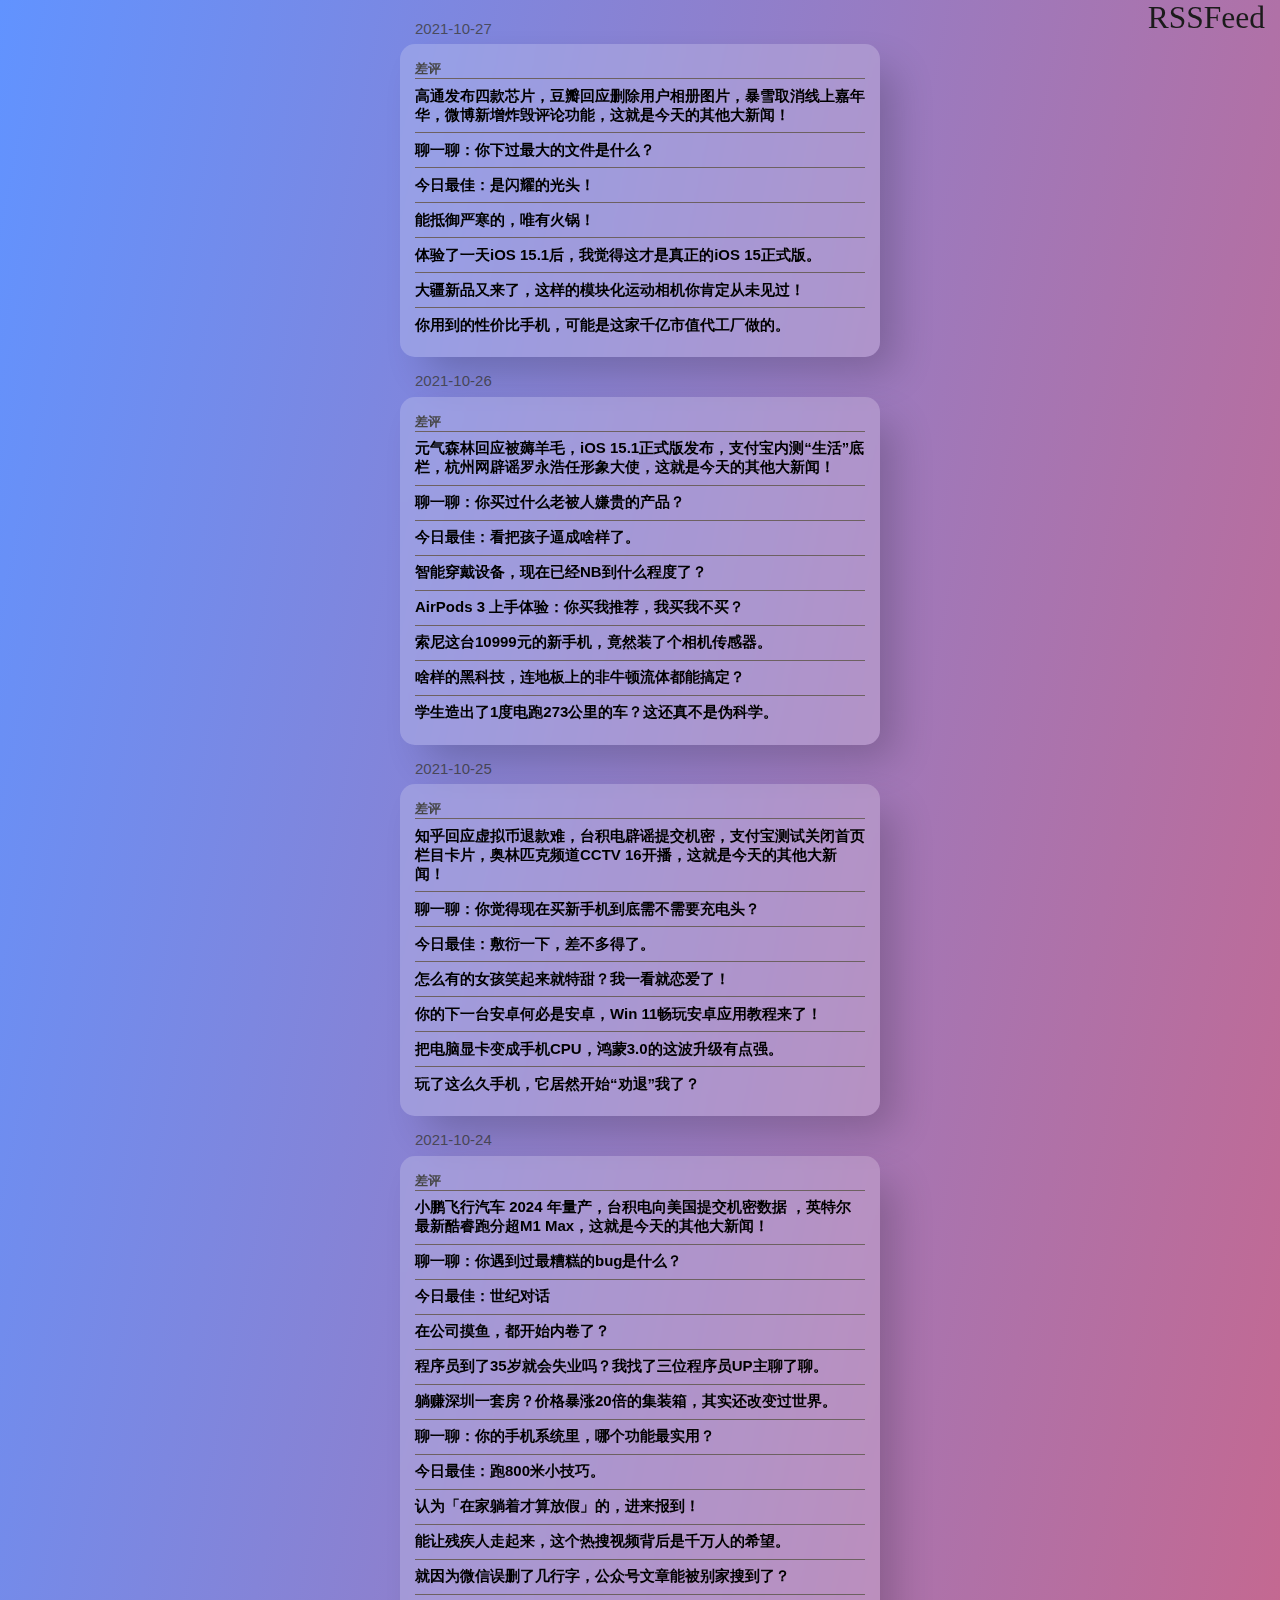
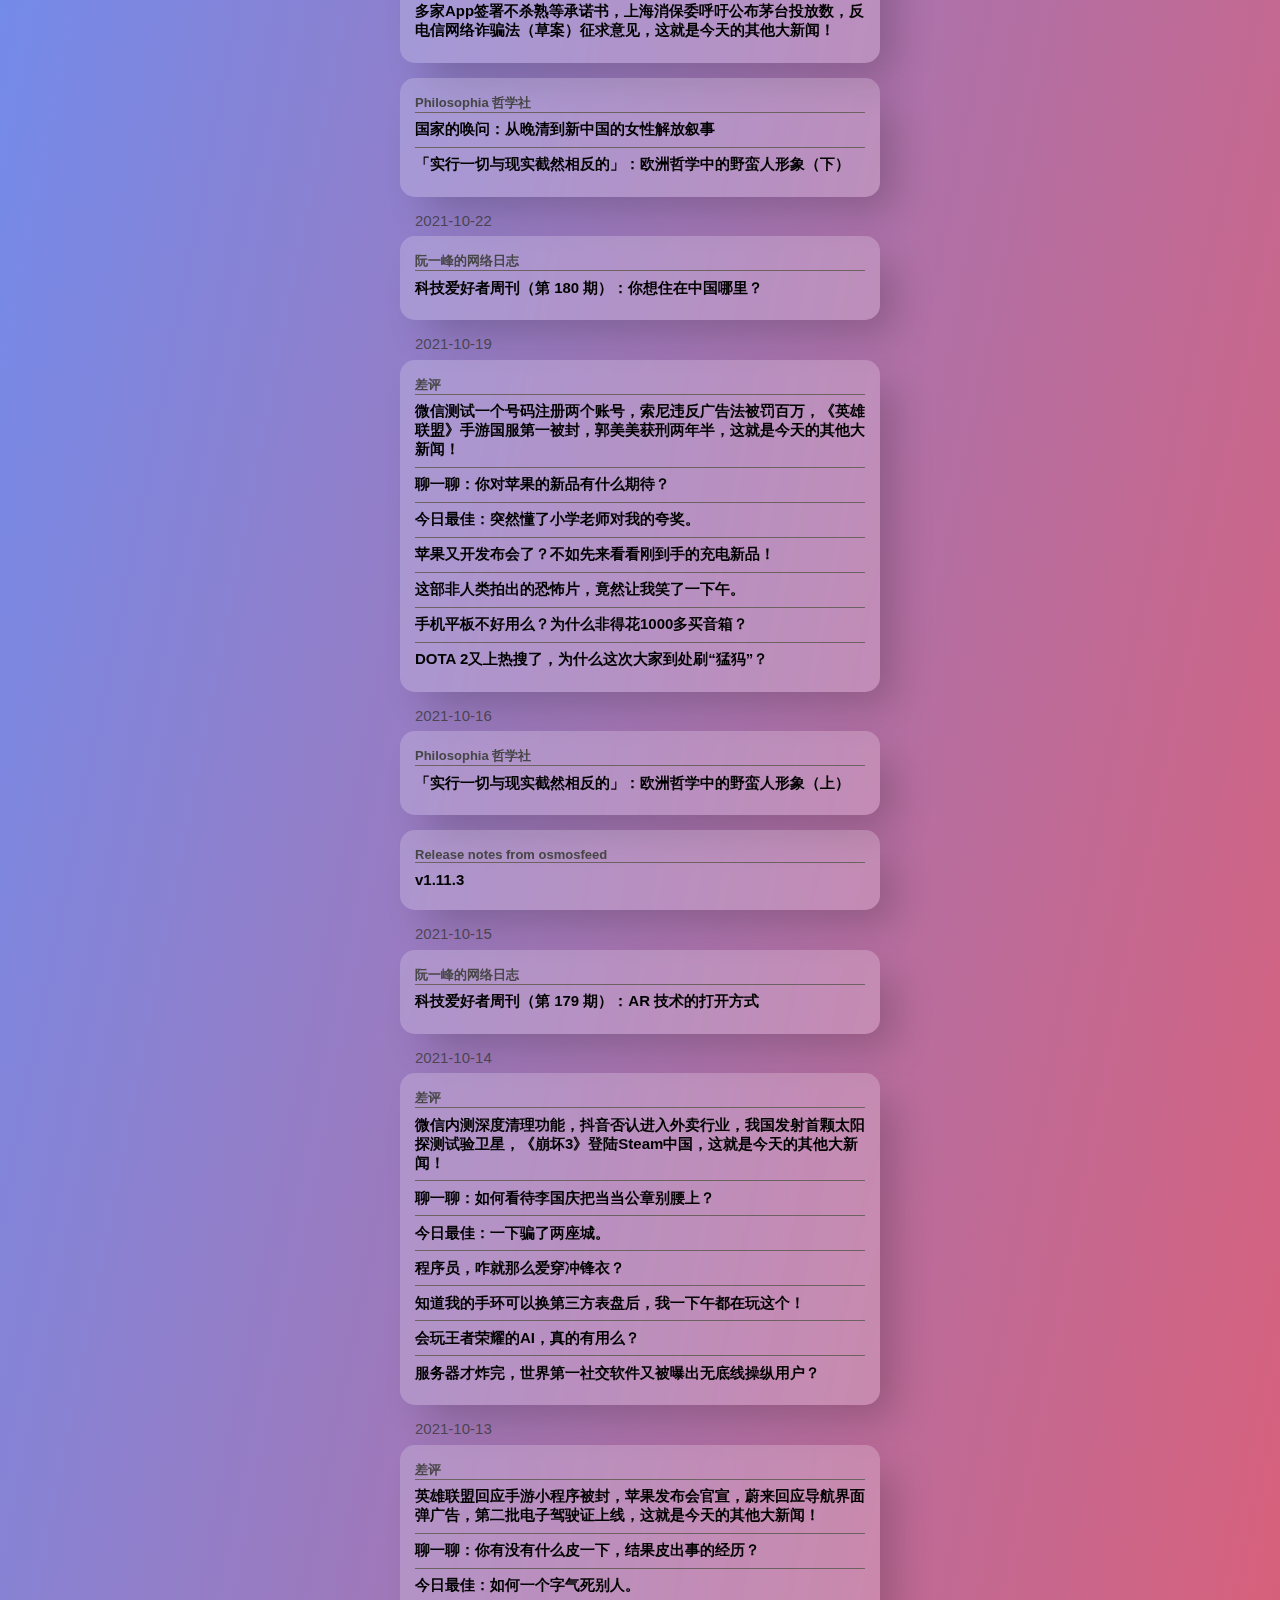
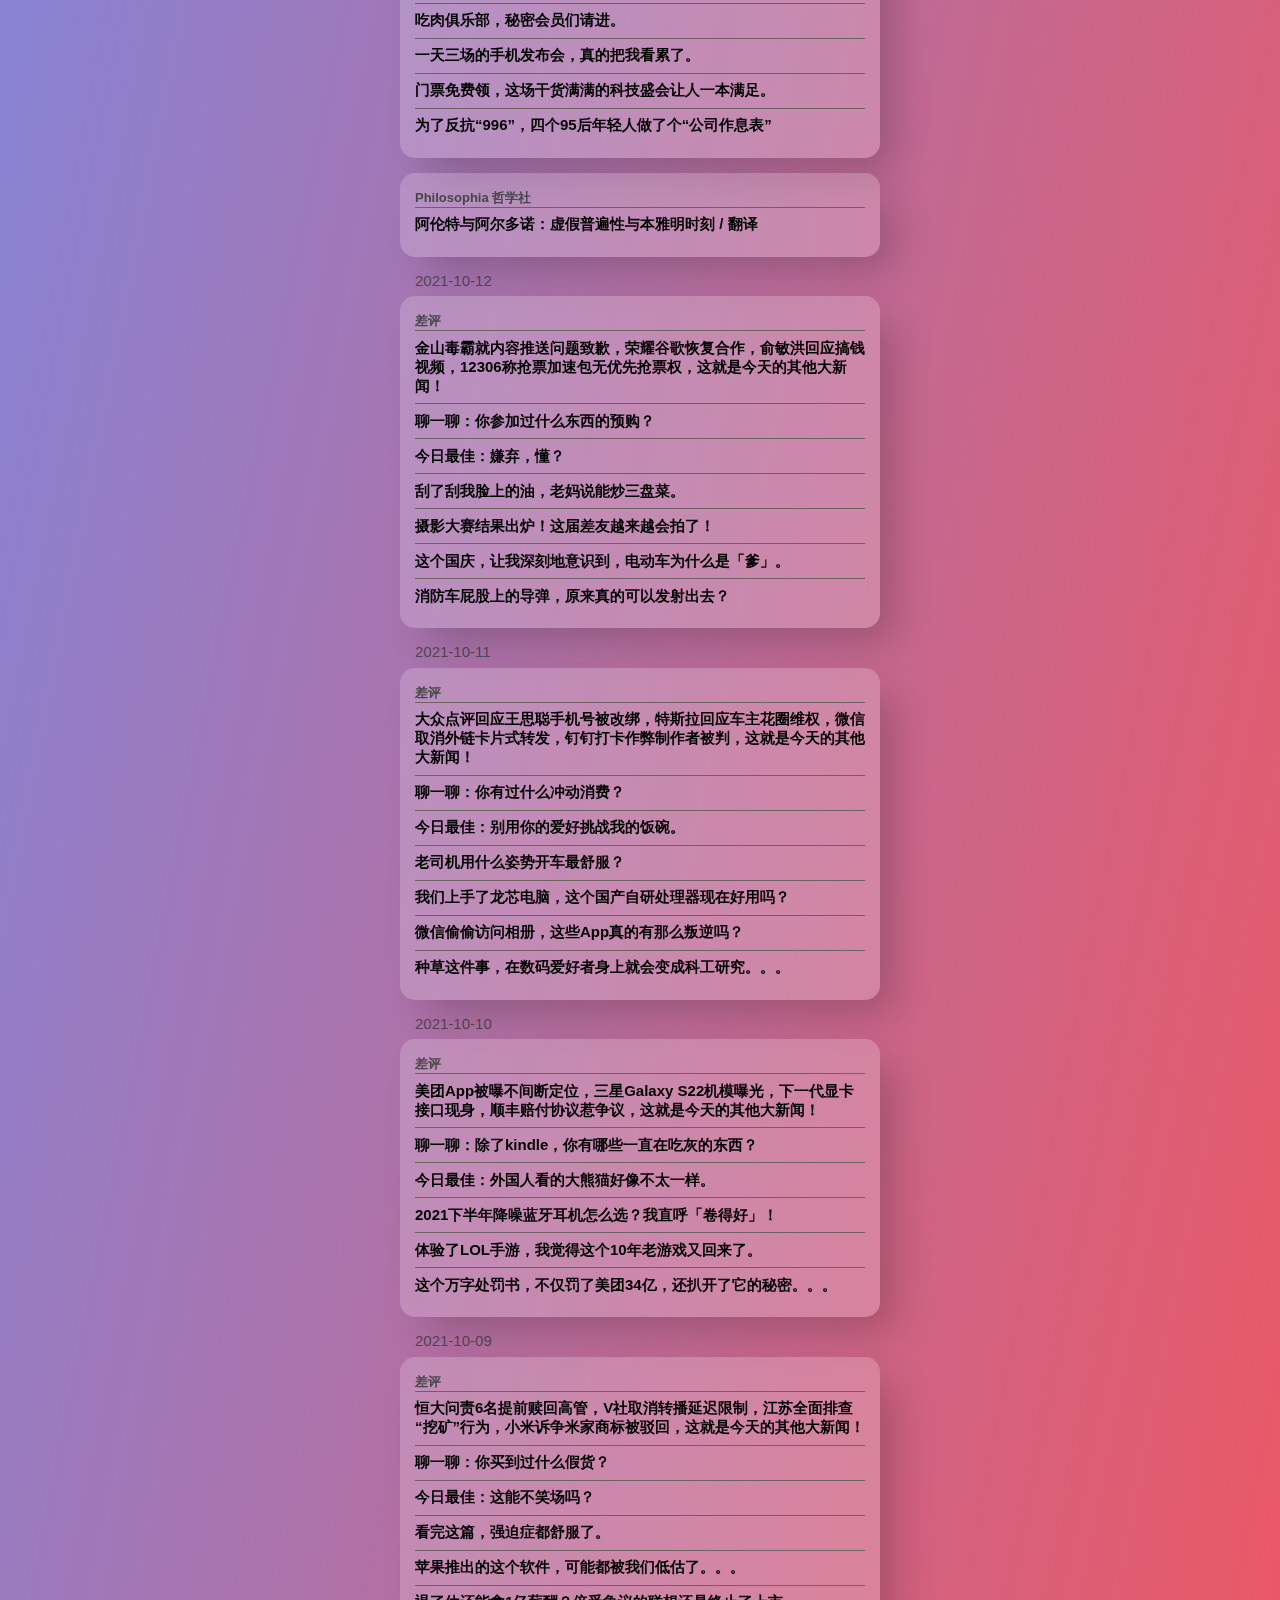
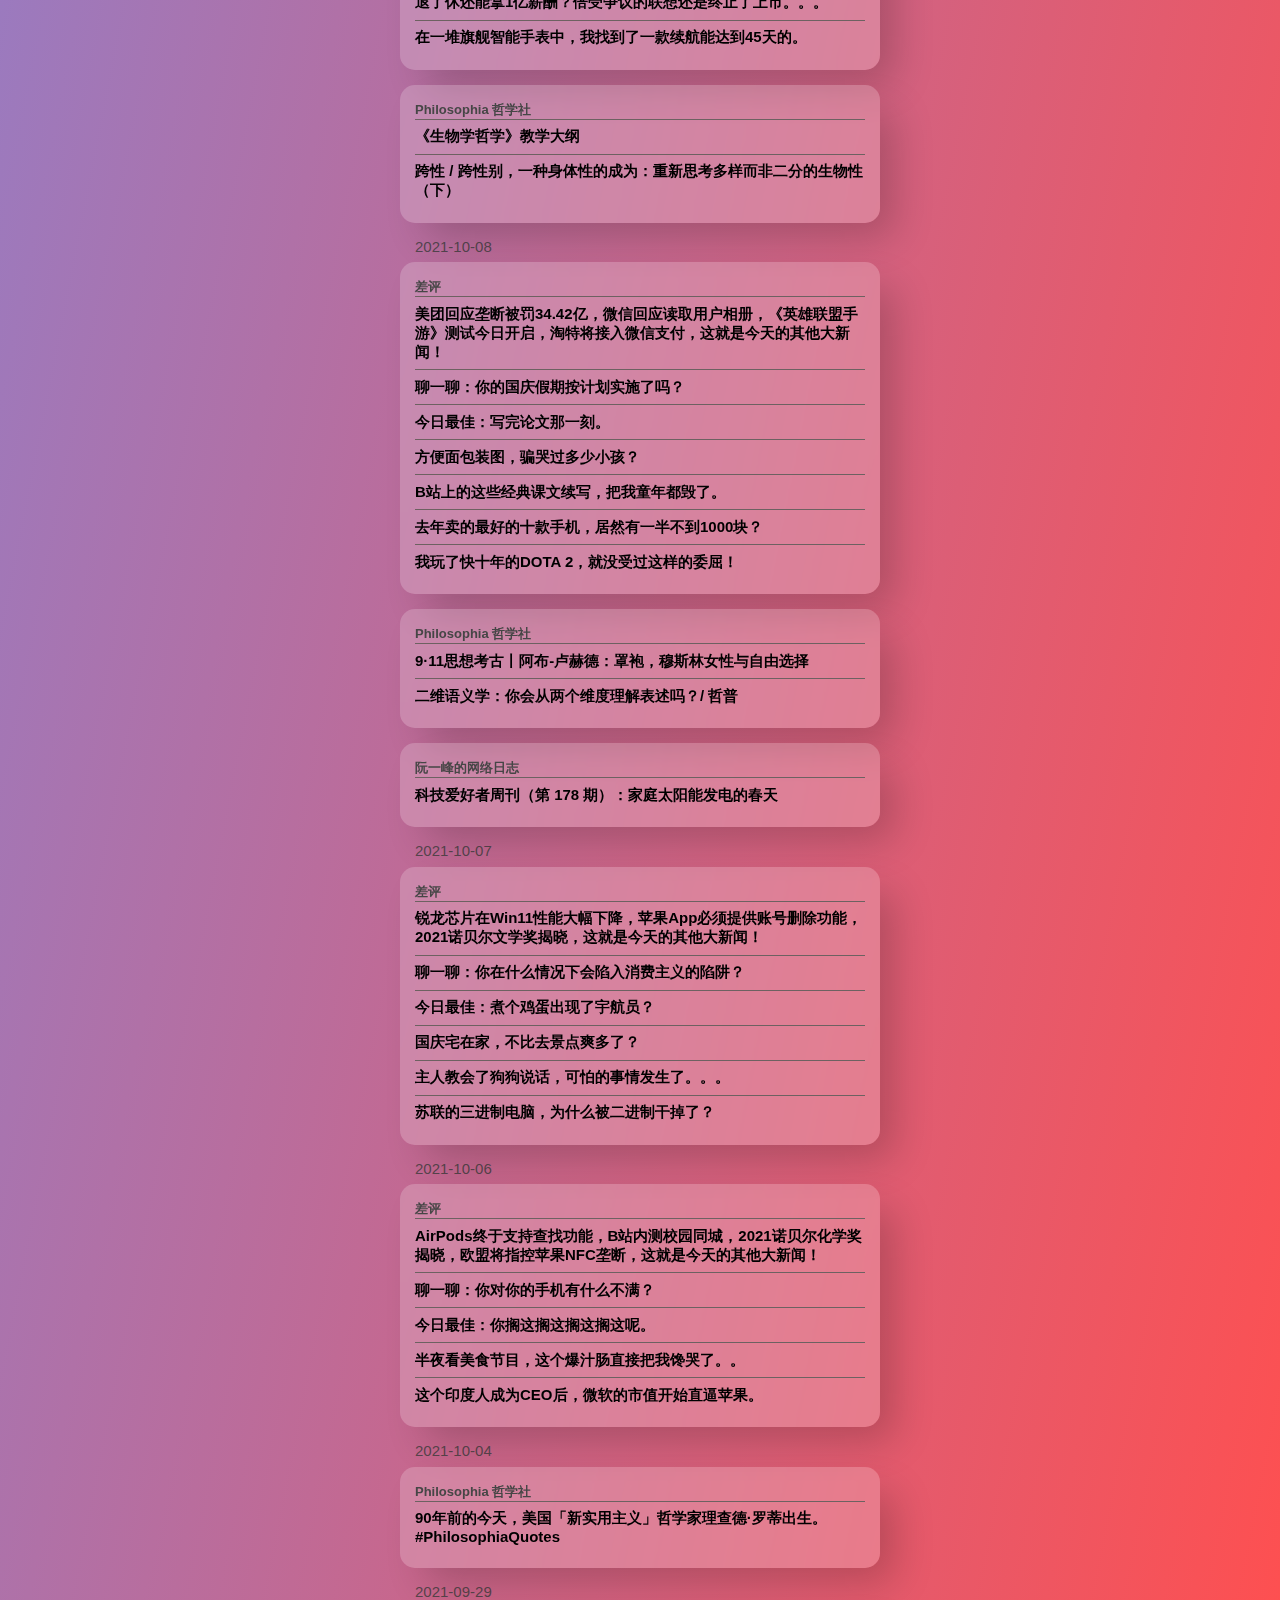
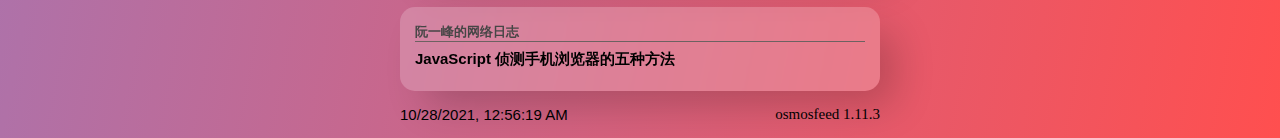
==== commit 0da551bf: "deploy: 76eed5fee48cd09ec7139ac28ed98c356b3da3ca" ====
--- a/index.html
+++ b/index.html
@@ -143,6 +143,94 @@
 <body>
 <!-- %after-body-begin.html% -->
   <section class="daily-content">
+    <h2 class="daily-heading"><time datatime="2021-10-27">2021-10-27</time></h2>
+    <ul class="sources card">
+      <li class="source">
+        <section>
+          <h3 class="source-name"><a class="source-name__link" href="https://mp.weixin.qq.com">差评</a></h3>
+          <section class="articles-per-source">
+            <article>
+              <details class="article-expander">
+                <summary class="article-expander__title">高通发布四款芯片，豆瓣回应删除用户相册图片，暴雪取消线上嘉年华，微博新增炸毁评论功能，这就是今天的其他大新闻！</summary>
+                <a class="article-summary-link article-summary-box-outer" href="https://mp.weixin.qq.com/s/NnqEUchPQLzYMvaWhcmUTw">
+                  <div class="article-summary-box-inner">
+                    <span class="article-reading-time">(0 min)</span>
+                    <span>高通发布四款芯片，豆瓣回应删除用户相册图片，暴雪取消线上嘉年华，微博新增炸毁评论功能，这就是今天的其他大新闻！</span>
+                  </div>
+                </a>
+              </details>
+            </article>
+            <article>
+              <details class="article-expander">
+                <summary class="article-expander__title">聊一聊：你下过最大的文件是什么？</summary>
+                <a class="article-summary-link article-summary-box-outer" href="https://mp.weixin.qq.com/s/DBiacWECKXYSIuOR1BVs-Q">
+                  <div class="article-summary-box-inner">
+                    <span class="article-reading-time">(0 min)</span>
+                    <span>聊一聊：你下过最大的文件是什么？</span>
+                  </div>
+                </a>
+              </details>
+            </article>
+            <article>
+              <details class="article-expander">
+                <summary class="article-expander__title">今日最佳：是闪耀的光头！</summary>
+                <a class="article-summary-link article-summary-box-outer" href="https://mp.weixin.qq.com/s/mpM9OaiyXBMDvVxTJ1gJ6g">
+                  <div class="article-summary-box-inner">
+                    <span class="article-reading-time">(0 min)</span>
+                    <span>今日最佳：是闪耀的光头！</span>
+                  </div>
+                </a>
+              </details>
+            </article>
+            <article>
+              <details class="article-expander">
+                <summary class="article-expander__title">能抵御严寒的，唯有火锅！</summary>
+                <a class="article-summary-link article-summary-box-outer" href="https://mp.weixin.qq.com/s/8QhWhHdlTQQuCb1nnVPmiw">
+                  <div class="article-summary-box-inner">
+                    <span class="article-reading-time">(0 min)</span>
+                    <span>能抵御严寒的，唯有火锅！</span>
+                  </div>
+                </a>
+              </details>
+            </article>
+            <article>
+              <details class="article-expander">
+                <summary class="article-expander__title">体验了一天iOS 15.1后，我觉得这才是真正的iOS 15正式版。</summary>
+                <a class="article-summary-link article-summary-box-outer" href="https://mp.weixin.qq.com/s/kuYvjF4tFpNKdZAefUBzRQ">
+                  <div class="article-summary-box-inner">
+                    <span class="article-reading-time">(1 min)</span>
+                    <span>体验了一天iOS 15.1后，我觉得这才是真正的iOS 15正式版。</span>
+                  </div>
+                </a>
+              </details>
+            </article>
+            <article>
+              <details class="article-expander">
+                <summary class="article-expander__title">大疆新品又来了，这样的模块化运动相机你肯定从未见过！</summary>
+                <a class="article-summary-link article-summary-box-outer" href="https://mp.weixin.qq.com/s/AXMY3Yc3ykCiUM9GDltclQ">
+                  <div class="article-summary-box-inner">
+                    <span class="article-reading-time">(1 min)</span>
+                    <span>大疆新品又来了，这样的模块化运动相机你肯定从未见过！</span>
+                  </div>
+                </a>
+              </details>
+            </article>
+            <article>
+              <details class="article-expander">
+                <summary class="article-expander__title">你用到的性价比手机，可能是这家千亿市值代工厂做的。</summary>
+                <a class="article-summary-link article-summary-box-outer" href="https://mp.weixin.qq.com/s/dOG5wfNQEUwVqc2Ew7leyA">
+                  <div class="article-summary-box-inner">
+                    <span class="article-reading-time">(1 min)</span>
+                    <span>你用到的性价比手机，可能是这家千亿市值代工厂做的。</span>
+                  </div>
+                </a>
+              </details>
+            </article>
+        </section>
+      </li>
+    </ul>
+  </section>
+  <section class="daily-content">
     <h2 class="daily-heading"><time datatime="2021-10-26">2021-10-26</time></h2>
     <ul class="sources card">
       <li class="source">
@@ -1562,94 +1650,6 @@
                   <div class="article-summary-box-inner">
                     <span class="article-reading-time">(1 min)</span>
                     <span>这个印度人成为CEO后，微软的市值开始直逼苹果。</span>
-                  </div>
-                </a>
-              </details>
-            </article>
-            <article>
-              <details class="article-expander">
-                <summary class="article-expander__title">封锁南极是为了掩盖真相？地平说的这些套路把我看傻了。。。</summary>
-                <a class="article-summary-link article-summary-box-outer" href="https://mp.weixin.qq.com/s/3Al2EBExQ-CqZ2dVOkK4cw">
-                  <div class="article-summary-box-inner">
-                    <span class="article-reading-time">(0 min)</span>
-                    <span>封锁南极是为了掩盖真相？地平说的这些套路把我看傻了。。。</span>
-                  </div>
-                </a>
-              </details>
-            </article>
-        </section>
-      </li>
-    </ul>
-  </section>
-  <section class="daily-content">
-    <h2 class="daily-heading"><time datatime="2021-10-05">2021-10-05</time></h2>
-    <ul class="sources card">
-      <li class="source">
-        <section>
-          <h3 class="source-name"><a class="source-name__link" href="https://mp.weixin.qq.com">差评</a></h3>
-          <section class="articles-per-source">
-            <article>
-              <details class="article-expander">
-                <summary class="article-expander__title">Facebook史上最严重宕机，微软正式发布Win11，2021诺贝尔物理学奖揭晓，乔布斯去世十周年，这就是今天的其他大新闻！</summary>
-                <a class="article-summary-link article-summary-box-outer" href="https://mp.weixin.qq.com/s/sqZf_xjZfUWiRU2YczisYw">
-                  <div class="article-summary-box-inner">
-                    <span class="article-reading-time">(1 min)</span>
-                    <span>Facebook史上最严重宕机，微软正式发布Win11，2021诺贝尔物理学奖揭晓，乔布斯去世十周年，这就是今天的其他大新闻！</span>
-                  </div>
-                </a>
-              </details>
-            </article>
-            <article>
-              <details class="article-expander">
-                <summary class="article-expander__title">聊一聊：见过什么离谱的请假理由？</summary>
-                <a class="article-summary-link article-summary-box-outer" href="https://mp.weixin.qq.com/s/QZfkBu2_wlGfydcTDf5Vtg">
-                  <div class="article-summary-box-inner">
-                    <span class="article-reading-time">(0 min)</span>
-                    <span>聊一聊：见过什么离谱的请假理由？</span>
-                  </div>
-                </a>
-              </details>
-            </article>
-            <article>
-              <details class="article-expander">
-                <summary class="article-expander__title">今日最佳：禁止外放！</summary>
-                <a class="article-summary-link article-summary-box-outer" href="https://mp.weixin.qq.com/s/1RyMkZuExuWT6HBFkngkOw">
-                  <div class="article-summary-box-inner">
-                    <span class="article-reading-time">(0 min)</span>
-                    <span>今日最佳：禁止外放！</span>
-                  </div>
-                </a>
-              </details>
-            </article>
-            <article>
-              <details class="article-expander">
-                <summary class="article-expander__title">5年搬了7次家，合租房的恶臭冰箱我真受够了！</summary>
-                <a class="article-summary-link article-summary-box-outer" href="https://mp.weixin.qq.com/s/HGJlzcNgVyjY9eSf64dxgA">
-                  <div class="article-summary-box-inner">
-                    <span class="article-reading-time">(0 min)</span>
-                    <span>5年搬了7次家，合租房的恶臭冰箱我真受够了！</span>
-                  </div>
-                </a>
-              </details>
-            </article>
-            <article>
-              <details class="article-expander">
-                <summary class="article-expander__title">离开苹果就破产？苹果的供应链能力到底有多逆天？</summary>
-                <a class="article-summary-link article-summary-box-outer" href="https://mp.weixin.qq.com/s/nmcyg7iuWD4k_vhqVuoj-A">
-                  <div class="article-summary-box-inner">
-                    <span class="article-reading-time">(1 min)</span>
-                    <span>离开苹果就破产？苹果的供应链能力到底有多逆天？</span>
-                  </div>
-                </a>
-              </details>
-            </article>
-            <article>
-              <details class="article-expander">
-                <summary class="article-expander__title">这个大佬把价格打下来后，有几百万人用上了电脑。</summary>
-                <a class="article-summary-link article-summary-box-outer" href="https://mp.weixin.qq.com/s/MWrx5VGa1hdgva2xwQHHqQ">
-                  <div class="article-summary-box-inner">
-                    <span class="article-reading-time">(2 min)</span>
-                    <span>这个大佬把价格打下来后，有几百万人用上了电脑。</span>
                   </div>
                 </a>
               </details>
@@ -1736,7 +1736,7 @@
   </section>
 
   <footer>
-    <time id="build-timestamp" datetime="2021-10-27T00:55:19.707Z">2021-10-27T00:55:19.707Z</time>
+    <time id="build-timestamp" datetime="2021-10-28T00:56:19.573Z">2021-10-28T00:56:19.573Z</time>
     <span><a class="footer-link" href="https://github.com/osmoscraft/osmosfeed">osmosfeed 1.11.3</a></span>
   </footer>
   <script src="index.js"></script>
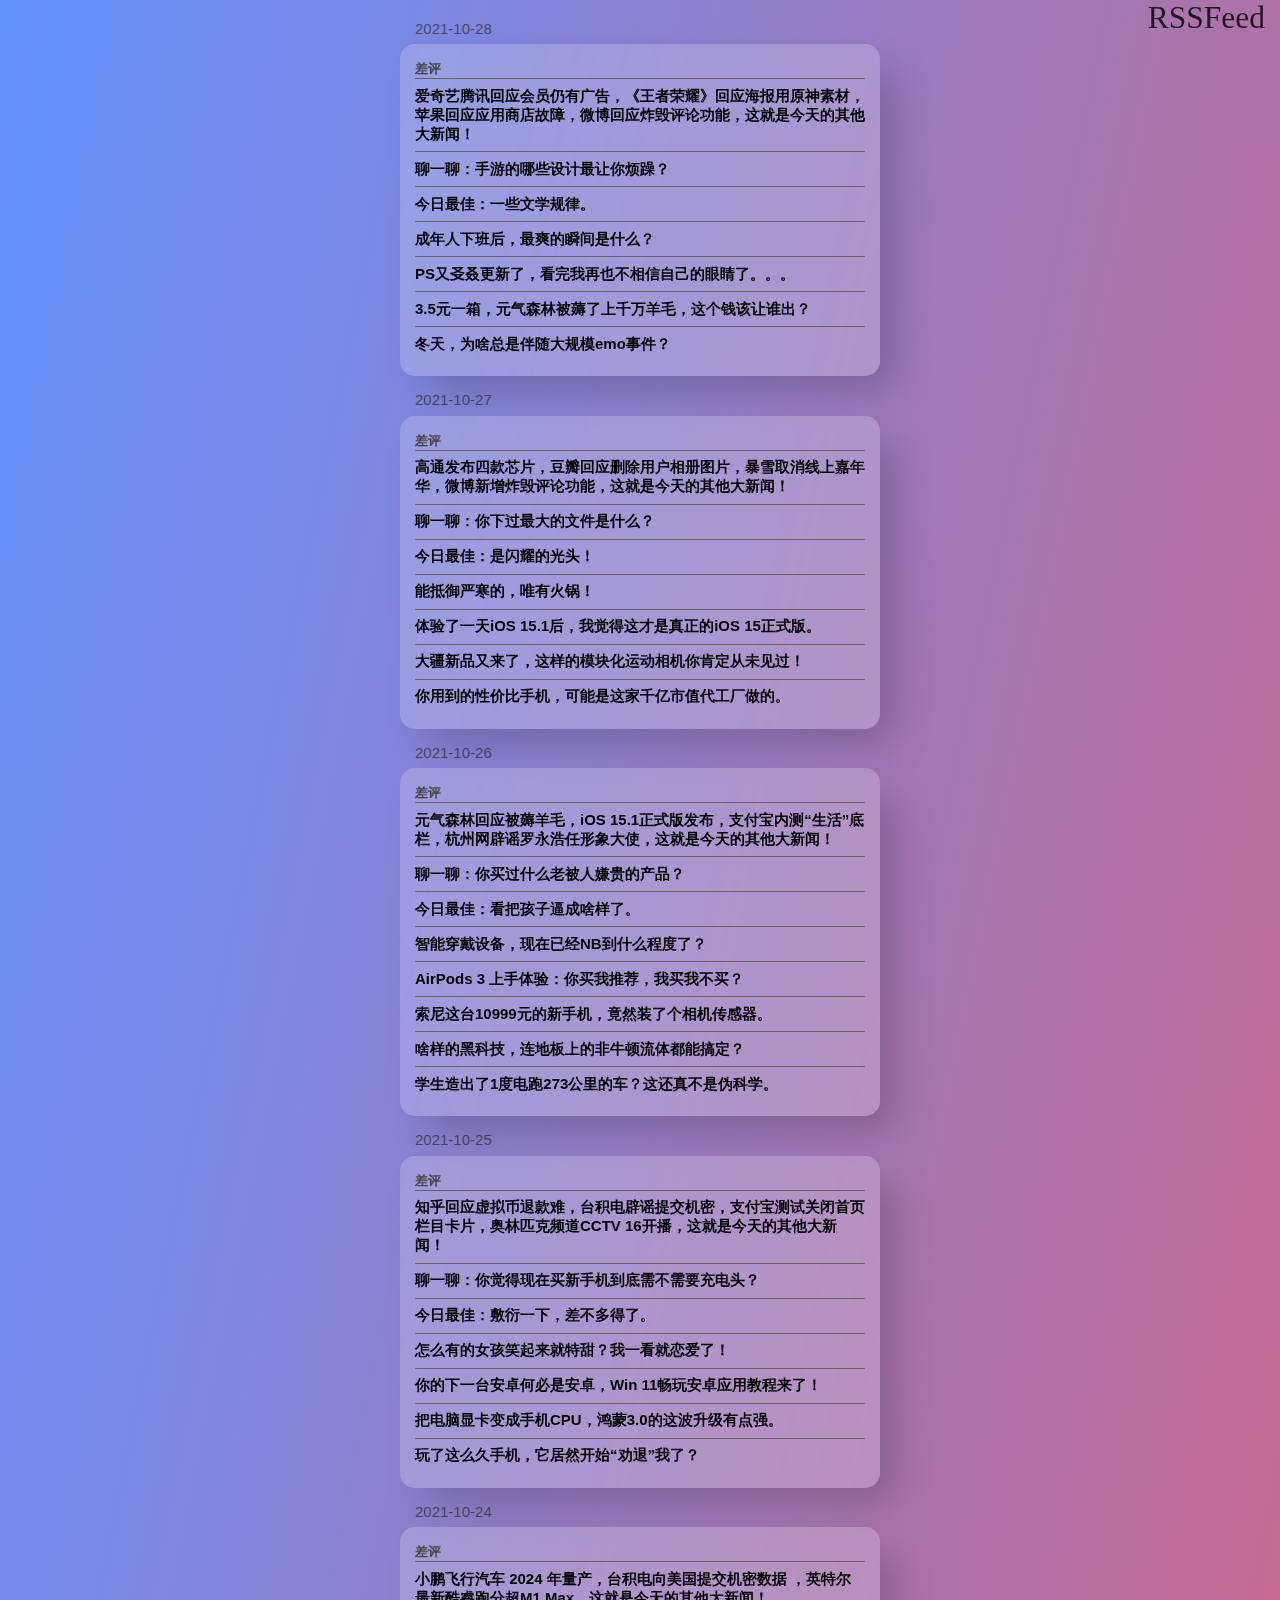
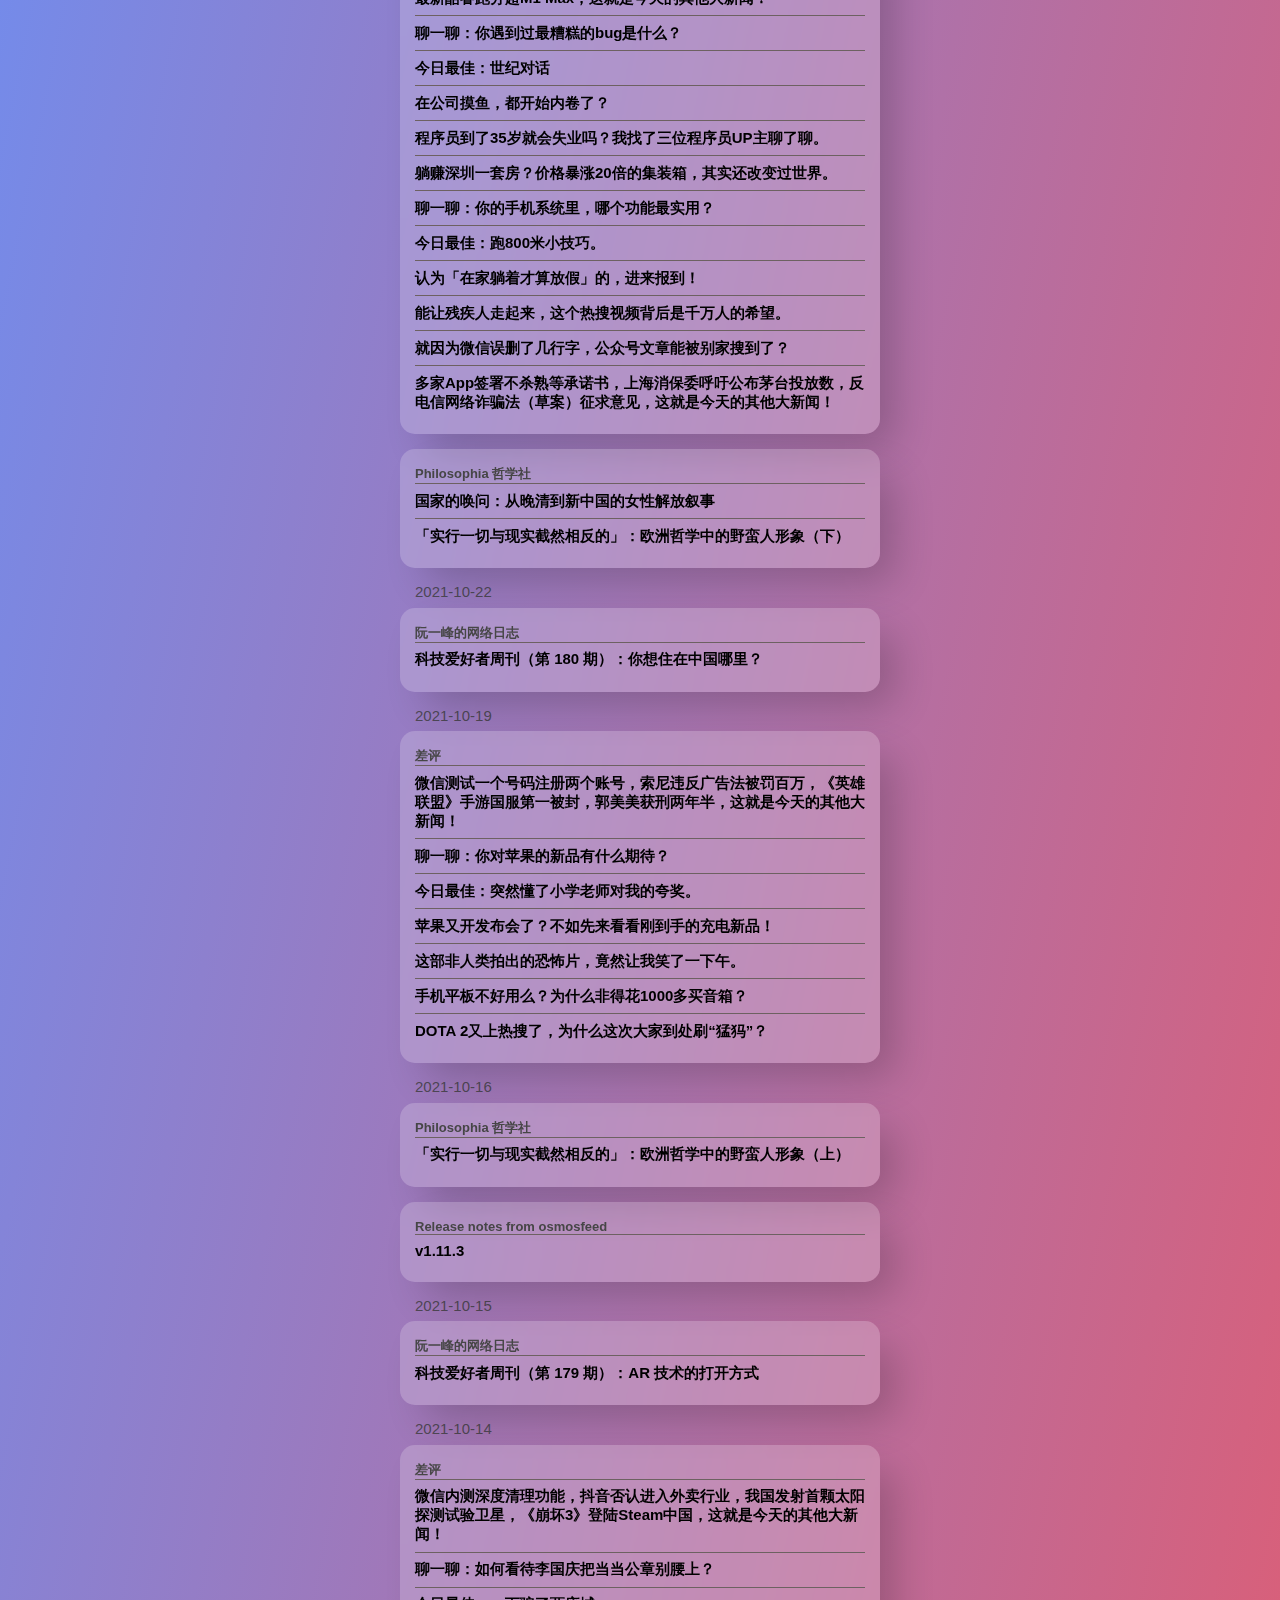
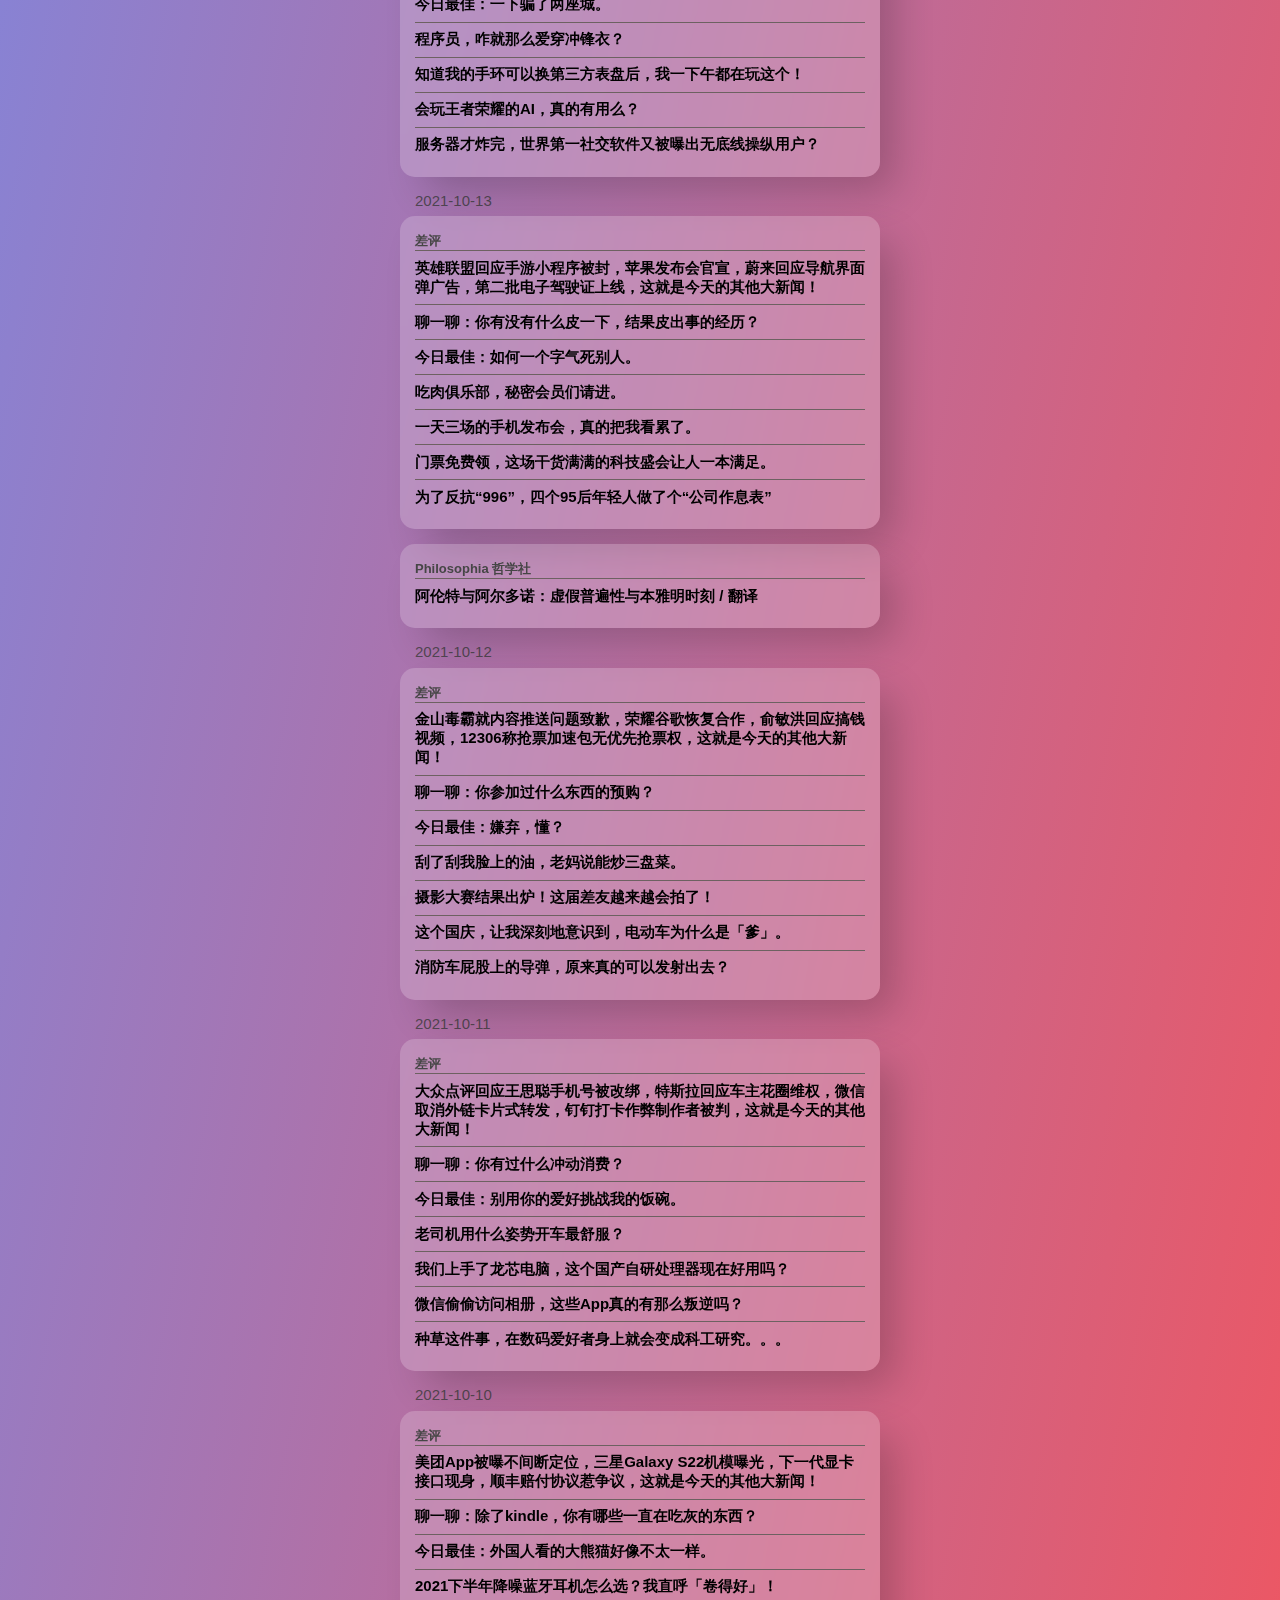
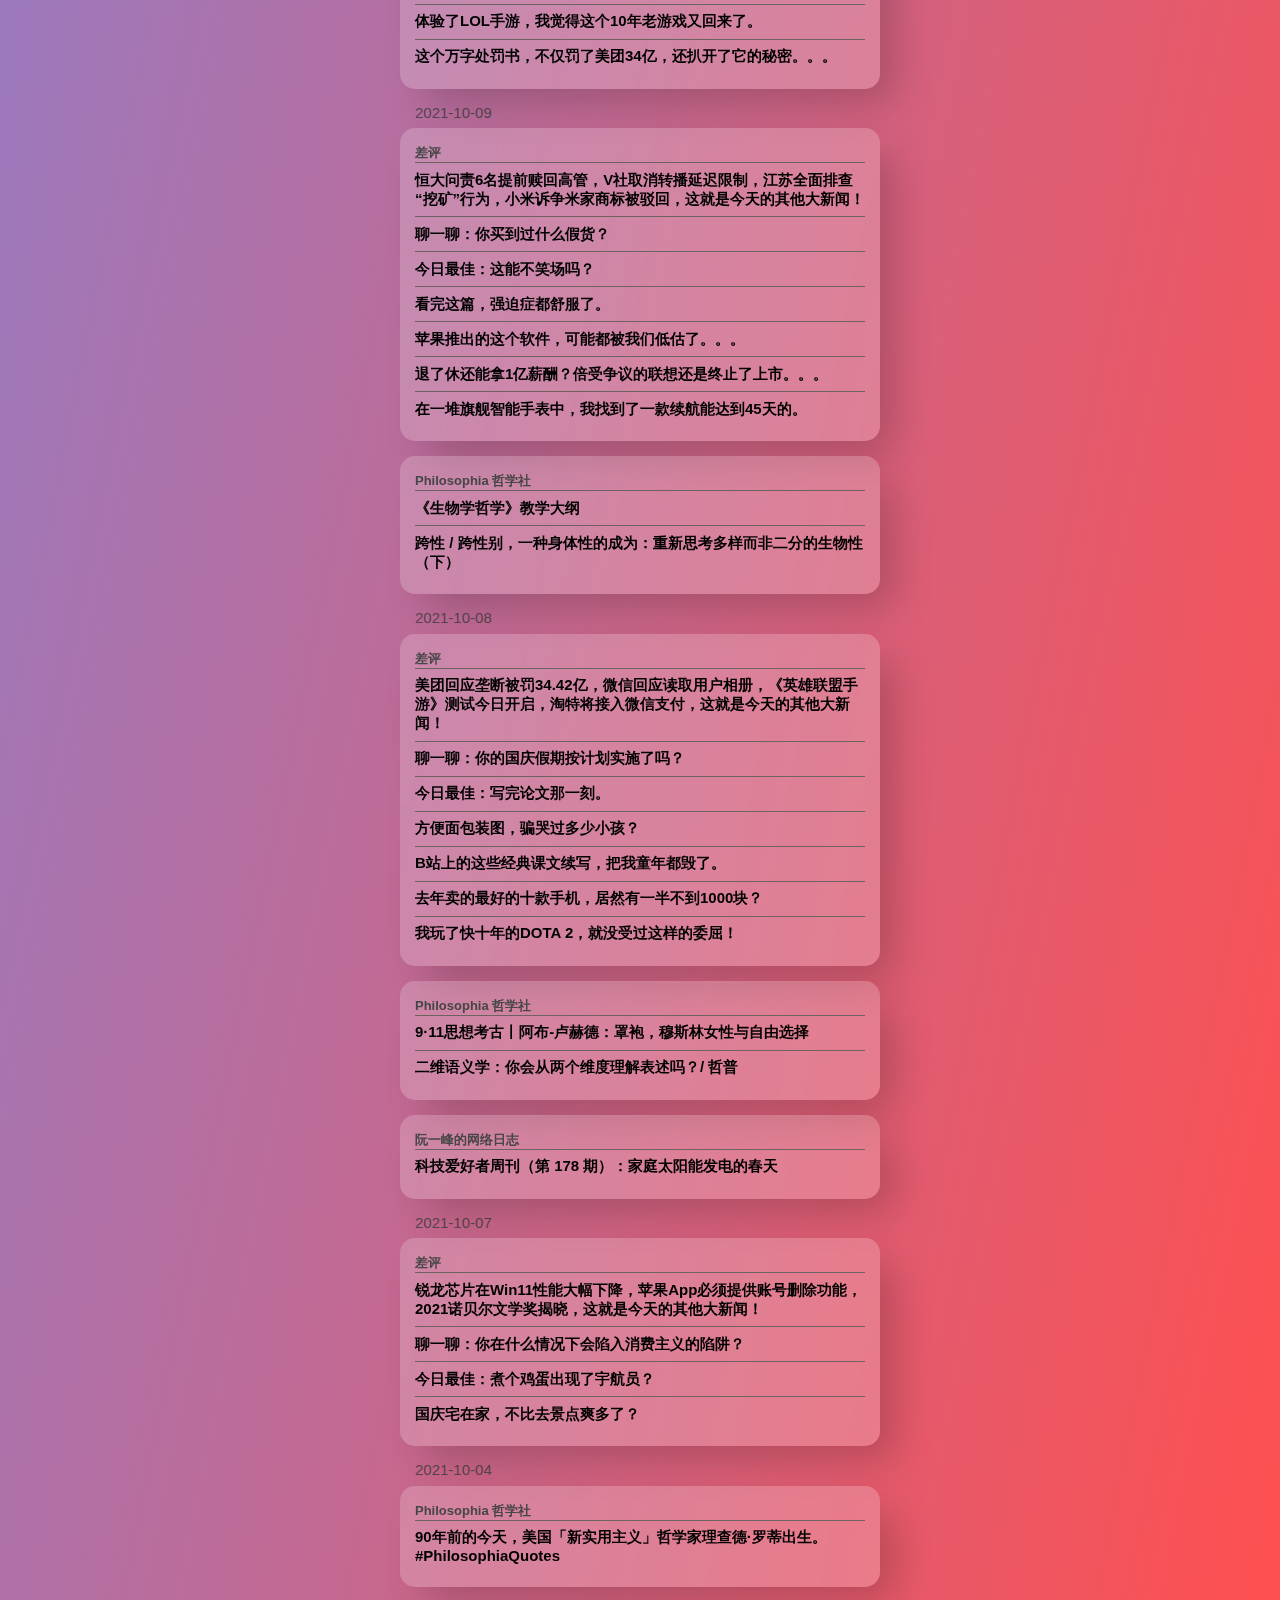
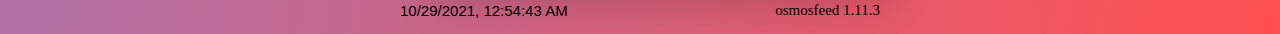
==== commit fc8d0256: "deploy: 76eed5fee48cd09ec7139ac28ed98c356b3da3ca" ====
--- a/index.html
+++ b/index.html
@@ -143,6 +143,94 @@
 <body>
 <!-- %after-body-begin.html% -->
   <section class="daily-content">
+    <h2 class="daily-heading"><time datatime="2021-10-28">2021-10-28</time></h2>
+    <ul class="sources card">
+      <li class="source">
+        <section>
+          <h3 class="source-name"><a class="source-name__link" href="https://mp.weixin.qq.com">差评</a></h3>
+          <section class="articles-per-source">
+            <article>
+              <details class="article-expander">
+                <summary class="article-expander__title">爱奇艺腾讯回应会员仍有广告，《王者荣耀》回应海报用原神素材，苹果回应应用商店故障，微博回应炸毁评论功能，这就是今天的其他大新闻！</summary>
+                <a class="article-summary-link article-summary-box-outer" href="https://mp.weixin.qq.com/s/X8zsMwlKwF4ygu3wMWRaww">
+                  <div class="article-summary-box-inner">
+                    <span class="article-reading-time">(1 min)</span>
+                    <span>爱奇艺腾讯回应会员仍有广告，《王者荣耀》回应海报用原神素材，苹果回应应用商店故障，微博回应炸毁评论功能，这就是今天的其他大新闻！</span>
+                  </div>
+                </a>
+              </details>
+            </article>
+            <article>
+              <details class="article-expander">
+                <summary class="article-expander__title">聊一聊：手游的哪些设计最让你烦躁？</summary>
+                <a class="article-summary-link article-summary-box-outer" href="https://mp.weixin.qq.com/s/mhFn5sFrKpSImv8PneJ2-A">
+                  <div class="article-summary-box-inner">
+                    <span class="article-reading-time">(0 min)</span>
+                    <span>聊一聊：手游的哪些设计最让你烦躁？</span>
+                  </div>
+                </a>
+              </details>
+            </article>
+            <article>
+              <details class="article-expander">
+                <summary class="article-expander__title">今日最佳：一些文学规律。</summary>
+                <a class="article-summary-link article-summary-box-outer" href="https://mp.weixin.qq.com/s/ChqFU16ETy1dZzvmF-rL7Q">
+                  <div class="article-summary-box-inner">
+                    <span class="article-reading-time">(0 min)</span>
+                    <span>今日最佳：一些文学规律。</span>
+                  </div>
+                </a>
+              </details>
+            </article>
+            <article>
+              <details class="article-expander">
+                <summary class="article-expander__title">成年人下班后，最爽的瞬间是什么？</summary>
+                <a class="article-summary-link article-summary-box-outer" href="https://mp.weixin.qq.com/s/g2UJQSvl6cMaVQUkzOuLvQ">
+                  <div class="article-summary-box-inner">
+                    <span class="article-reading-time">(0 min)</span>
+                    <span>成年人下班后，最爽的瞬间是什么？</span>
+                  </div>
+                </a>
+              </details>
+            </article>
+            <article>
+              <details class="article-expander">
+                <summary class="article-expander__title">PS又㕛叒更新了，看完我再也不相信自己的眼睛了。。。</summary>
+                <a class="article-summary-link article-summary-box-outer" href="https://mp.weixin.qq.com/s/E59PBFljLbTmecjcoS2abQ">
+                  <div class="article-summary-box-inner">
+                    <span class="article-reading-time">(0 min)</span>
+                    <span>PS又㕛叒更新了，看完我再也不相信自己的眼睛了。。。</span>
+                  </div>
+                </a>
+              </details>
+            </article>
+            <article>
+              <details class="article-expander">
+                <summary class="article-expander__title">3.5元一箱，元气森林被薅了上千万羊毛，这个钱该让谁出？</summary>
+                <a class="article-summary-link article-summary-box-outer" href="https://mp.weixin.qq.com/s/bTwMTvhbq5cqELEp54pR7w">
+                  <div class="article-summary-box-inner">
+                    <span class="article-reading-time">(0 min)</span>
+                    <span>3.5元一箱，元气森林被薅了上千万羊毛，这个钱该让谁出？</span>
+                  </div>
+                </a>
+              </details>
+            </article>
+            <article>
+              <details class="article-expander">
+                <summary class="article-expander__title">冬天，为啥总是伴随大规模emo事件？</summary>
+                <a class="article-summary-link article-summary-box-outer" href="https://mp.weixin.qq.com/s/r5JtrJ1sS9GgNK3ipdIjNA">
+                  <div class="article-summary-box-inner">
+                    <span class="article-reading-time">(1 min)</span>
+                    <span>冬天，为啥总是伴随大规模emo事件？</span>
+                  </div>
+                </a>
+              </details>
+            </article>
+        </section>
+      </li>
+    </ul>
+  </section>
+  <section class="daily-content">
     <h2 class="daily-heading"><time datatime="2021-10-27">2021-10-27</time></h2>
     <ul class="sources card">
       <li class="source">
@@ -1566,94 +1654,6 @@
                 </a>
               </details>
             </article>
-            <article>
-              <details class="article-expander">
-                <summary class="article-expander__title">主人教会了狗狗说话，可怕的事情发生了。。。</summary>
-                <a class="article-summary-link article-summary-box-outer" href="https://mp.weixin.qq.com/s/Z11gU2t-jQRqqqChFq9YHw">
-                  <div class="article-summary-box-inner">
-                    <span class="article-reading-time">(1 min)</span>
-                    <span>主人教会了狗狗说话，可怕的事情发生了。。。</span>
-                  </div>
-                </a>
-              </details>
-            </article>
-            <article>
-              <details class="article-expander">
-                <summary class="article-expander__title">苏联的三进制电脑，为什么被二进制干掉了？</summary>
-                <a class="article-summary-link article-summary-box-outer" href="https://mp.weixin.qq.com/s/FrjXkrPPcNuZIVjG9lT2tQ">
-                  <div class="article-summary-box-inner">
-                    <span class="article-reading-time">(1 min)</span>
-                    <span>苏联的三进制电脑，为什么被二进制干掉了？</span>
-                  </div>
-                </a>
-              </details>
-            </article>
-        </section>
-      </li>
-    </ul>
-  </section>
-  <section class="daily-content">
-    <h2 class="daily-heading"><time datatime="2021-10-06">2021-10-06</time></h2>
-    <ul class="sources card">
-      <li class="source">
-        <section>
-          <h3 class="source-name"><a class="source-name__link" href="https://mp.weixin.qq.com">差评</a></h3>
-          <section class="articles-per-source">
-            <article>
-              <details class="article-expander">
-                <summary class="article-expander__title">AirPods终于支持查找功能，B站内测校园同城，2021诺贝尔化学奖揭晓，欧盟将指控苹果NFC垄断，这就是今天的其他大新闻！</summary>
-                <a class="article-summary-link article-summary-box-outer" href="https://mp.weixin.qq.com/s/8RvWvYgcJ48lBbghXW3xng">
-                  <div class="article-summary-box-inner">
-                    <span class="article-reading-time">(1 min)</span>
-                    <span>AirPods终于支持查找功能，B站内测校园同城，2021诺贝尔化学奖揭晓，欧盟将指控苹果NFC垄断，这就是今天的其他大新闻！</span>
-                  </div>
-                </a>
-              </details>
-            </article>
-            <article>
-              <details class="article-expander">
-                <summary class="article-expander__title">聊一聊：你对你的手机有什么不满？</summary>
-                <a class="article-summary-link article-summary-box-outer" href="https://mp.weixin.qq.com/s/jEiobsGw05LkSxtaEXRbCA">
-                  <div class="article-summary-box-inner">
-                    <span class="article-reading-time">(0 min)</span>
-                    <span>聊一聊：你对你的手机有什么不满？</span>
-                  </div>
-                </a>
-              </details>
-            </article>
-            <article>
-              <details class="article-expander">
-                <summary class="article-expander__title">今日最佳：你搁这搁这搁这搁这呢。</summary>
-                <a class="article-summary-link article-summary-box-outer" href="https://mp.weixin.qq.com/s/eLg-VgqW7lGmn7oRMDxXhw">
-                  <div class="article-summary-box-inner">
-                    <span class="article-reading-time">(0 min)</span>
-                    <span>今日最佳：你搁这搁这搁这搁这呢。</span>
-                  </div>
-                </a>
-              </details>
-            </article>
-            <article>
-              <details class="article-expander">
-                <summary class="article-expander__title">半夜看美食节目，这个爆汁肠直接把我馋哭了。。</summary>
-                <a class="article-summary-link article-summary-box-outer" href="https://mp.weixin.qq.com/s/qOMmRtJGh2yE21jiayAJaw">
-                  <div class="article-summary-box-inner">
-                    <span class="article-reading-time">(0 min)</span>
-                    <span>半夜看美食节目，这个爆汁肠直接把我馋哭了。。</span>
-                  </div>
-                </a>
-              </details>
-            </article>
-            <article>
-              <details class="article-expander">
-                <summary class="article-expander__title">这个印度人成为CEO后，微软的市值开始直逼苹果。</summary>
-                <a class="article-summary-link article-summary-box-outer" href="https://mp.weixin.qq.com/s/xsGEA910JbXVvEHKssn4vg">
-                  <div class="article-summary-box-inner">
-                    <span class="article-reading-time">(1 min)</span>
-                    <span>这个印度人成为CEO后，微软的市值开始直逼苹果。</span>
-                  </div>
-                </a>
-              </details>
-            </article>
         </section>
       </li>
     </ul>
@@ -1682,61 +1682,9 @@
       </li>
     </ul>
   </section>
-  <section class="daily-content">
-    <h2 class="daily-heading"><time datatime="2021-09-29">2021-09-29</time></h2>
-    <ul class="sources card">
-      <li class="source">
-        <section>
-          <h3 class="source-name"><a class="source-name__link" href="http://www.ruanyifeng.com/blog/">阮一峰的网络日志</a></h3>
-          <section class="articles-per-source">
-            <article>
-              <details class="article-expander">
-                <summary class="article-expander__title">JavaScript 侦测手机浏览器的五种方法</summary>
-                <a class="article-summary-link article-summary-box-outer" href="http://www.ruanyifeng.com/blog/2021/09/detecting-mobile-browser.html">
-                  <div class="article-summary-box-inner">
-                    <span class="article-reading-time">(2 min)</span>
-                    <span>有时候，前端网页需要知道，用户使用的是手机浏览器还是桌面浏览器。
-本文根据 StackOverflow，整理了 JavaScript 侦测手机浏览器的五种方法。
-
-一、navigator.userAgent
-最简单的方法就是分析浏览器的 user agent 字符串，它包含了设备信息。
-JS 通过navigator.userAgent属性拿到这个字符串，只要里面包含mobi、android、iphone等关键字，就可以认定是移动设备。
-
-if (/Mobi|Android|iPhone/i.test(navigator.userAgent)) {
-  // 当前设备是移动设备
-}
-
-// 另一种写法
-if (
-  navigator.userAgent.match(/Mobi/i) ||
-  navigator.userAgent.match(/Android/i) ||
-  navigator.userAgent.match(/iPhone/i)
-) {
-  // 当前设备是移动设备
-}
-
-
-
-这种方法的优点是简单方便，缺点是不可靠，因为用户可以修改这个字符串，让手机浏览器伪装成桌面浏览器。
-Chromium 系的浏览器，还有一个navigator.userAgentData属性，也是类似的作用。不同之处是它将 user agent 字符串解析为一个对象，该对象的mobile属性，返回一个布尔值，表示用户是否使用移动设备。
-
-const isMobile &#x3D; navigator.userAgentData.mobile; 
-
-
-
-注意，苹果的 Safari 浏览器和 Firefox 浏览器都不支持这个属性，具体情况可以查看 Caniuse 网站。
-此外，还有一个已经废除的navigator.platform属性，所有浏览器都支持，所以也可以用。它返回一个字符串，表示用户的…</span>
-                  </div>
-                </a>
-              </details>
-            </article>
-        </section>
-      </li>
-    </ul>
-  </section>
 
   <footer>
-    <time id="build-timestamp" datetime="2021-10-28T00:56:19.573Z">2021-10-28T00:56:19.573Z</time>
+    <time id="build-timestamp" datetime="2021-10-29T00:54:43.199Z">2021-10-29T00:54:43.199Z</time>
     <span><a class="footer-link" href="https://github.com/osmoscraft/osmosfeed">osmosfeed 1.11.3</a></span>
   </footer>
   <script src="index.js"></script>
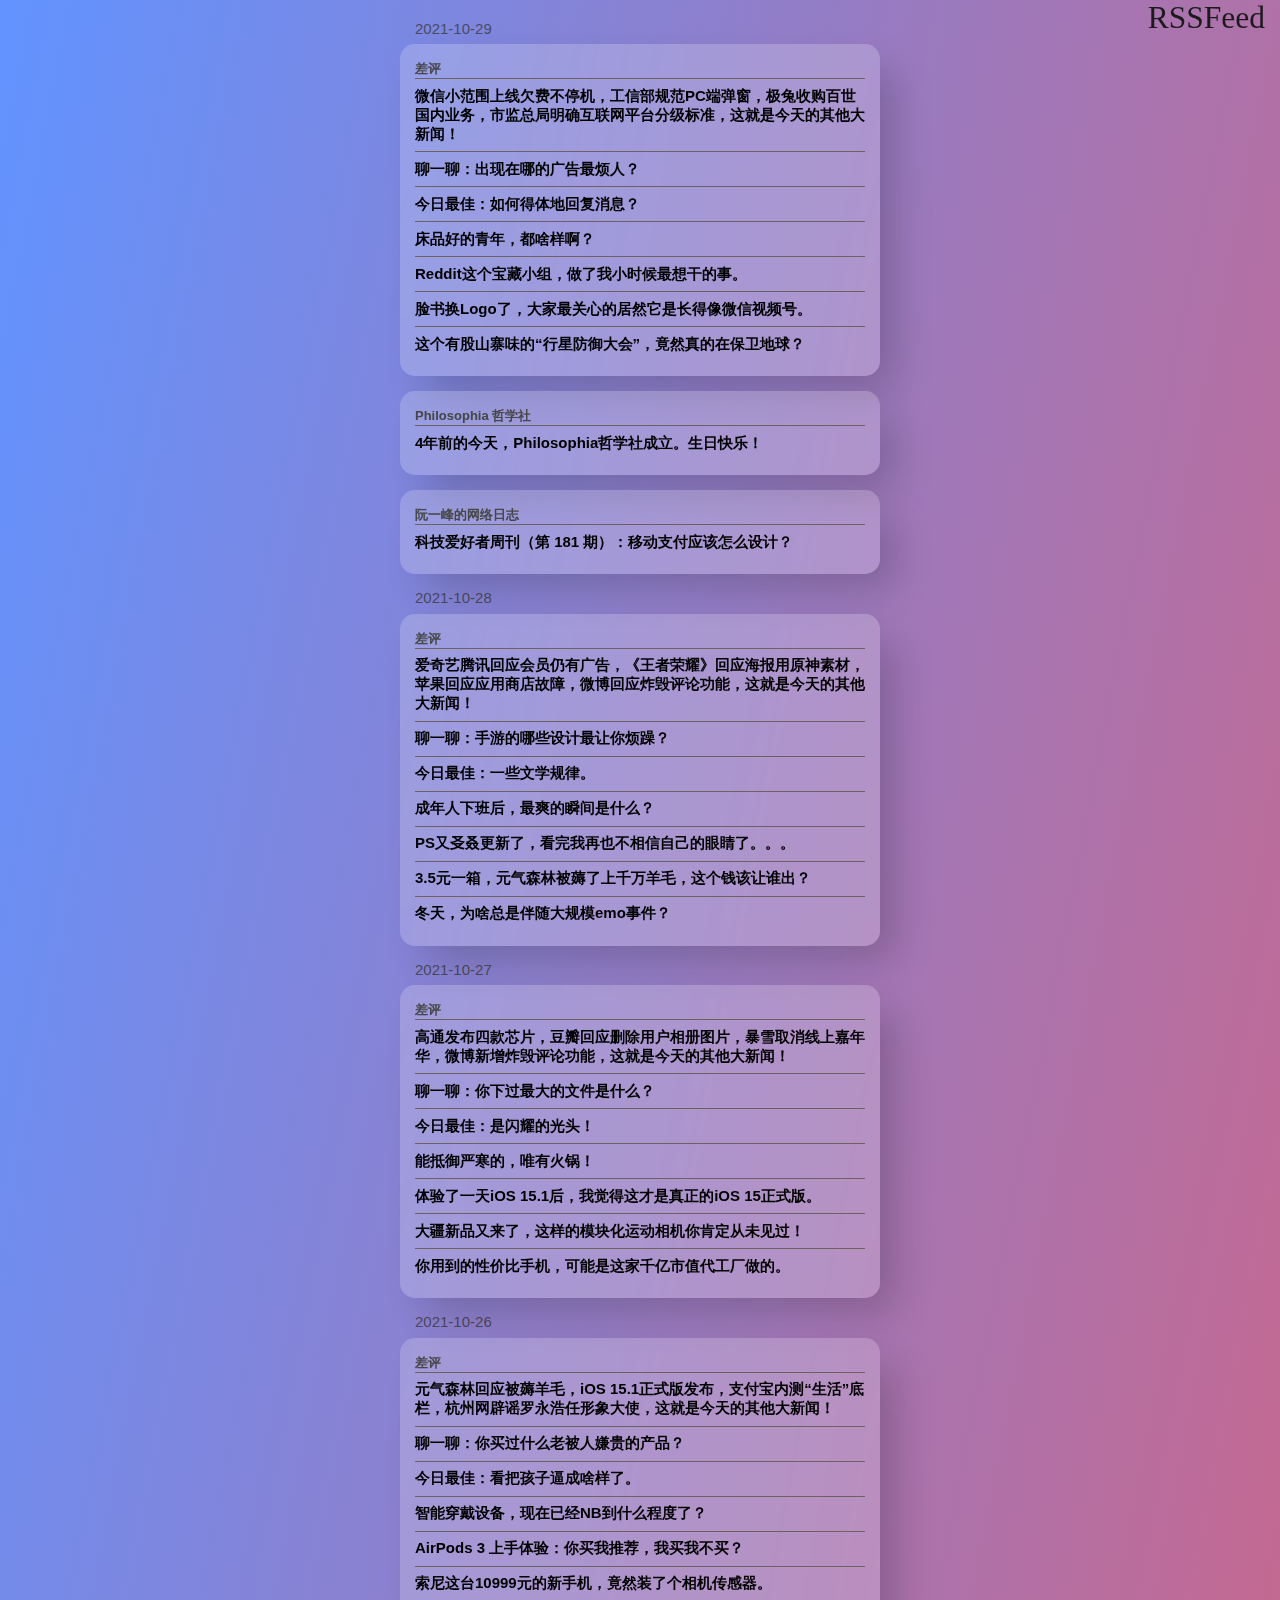
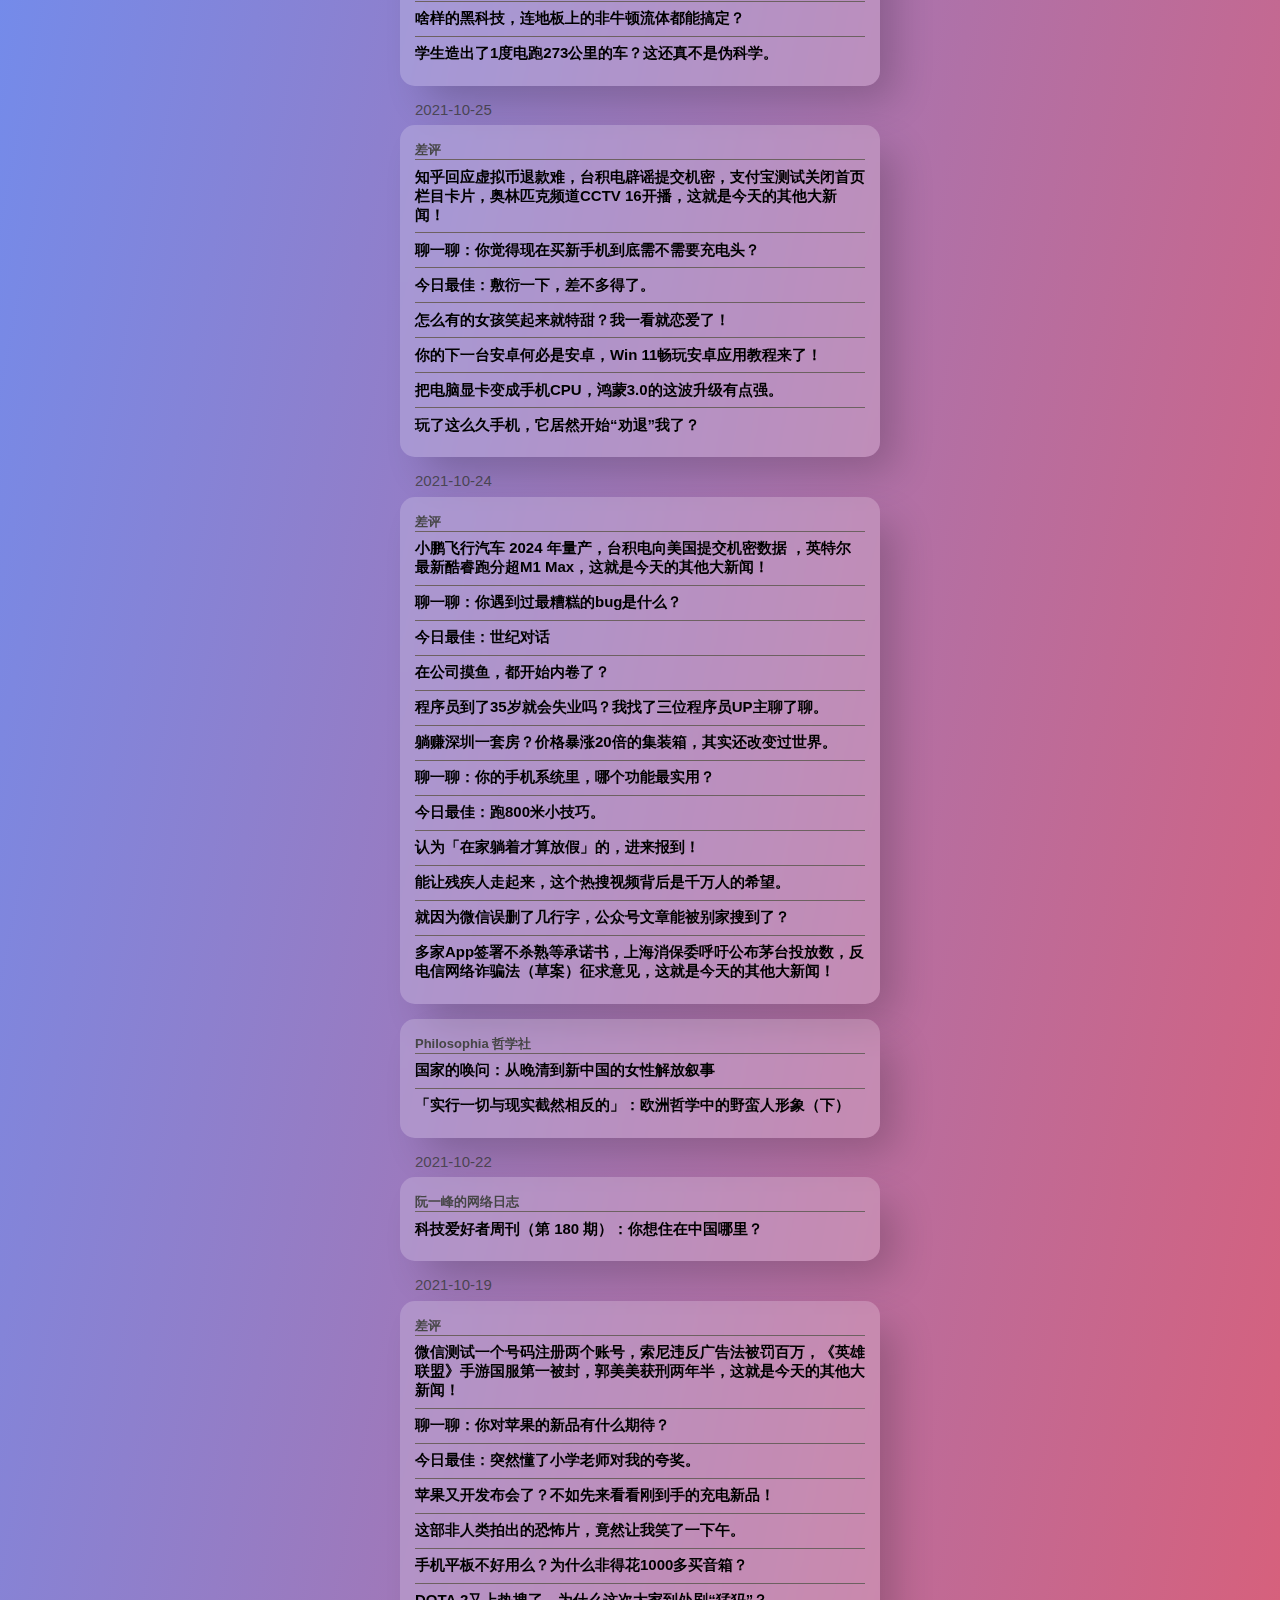
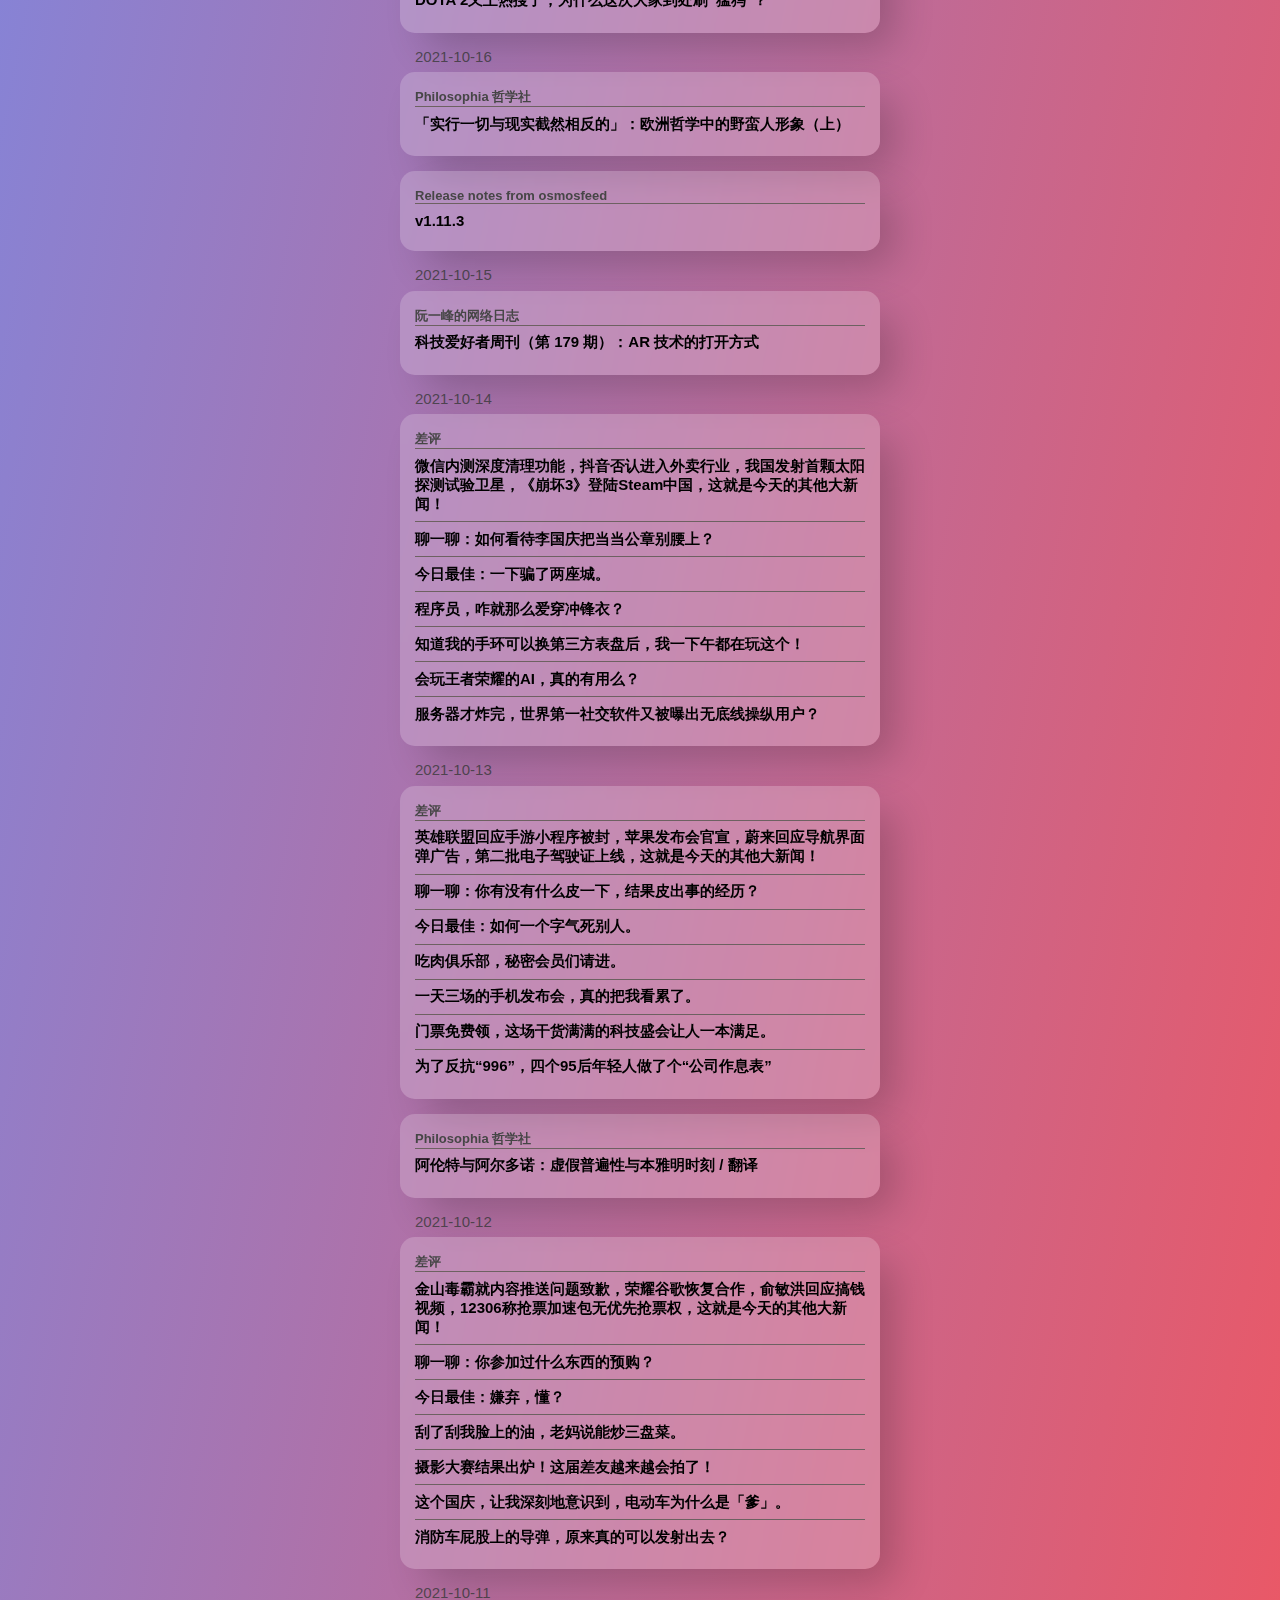
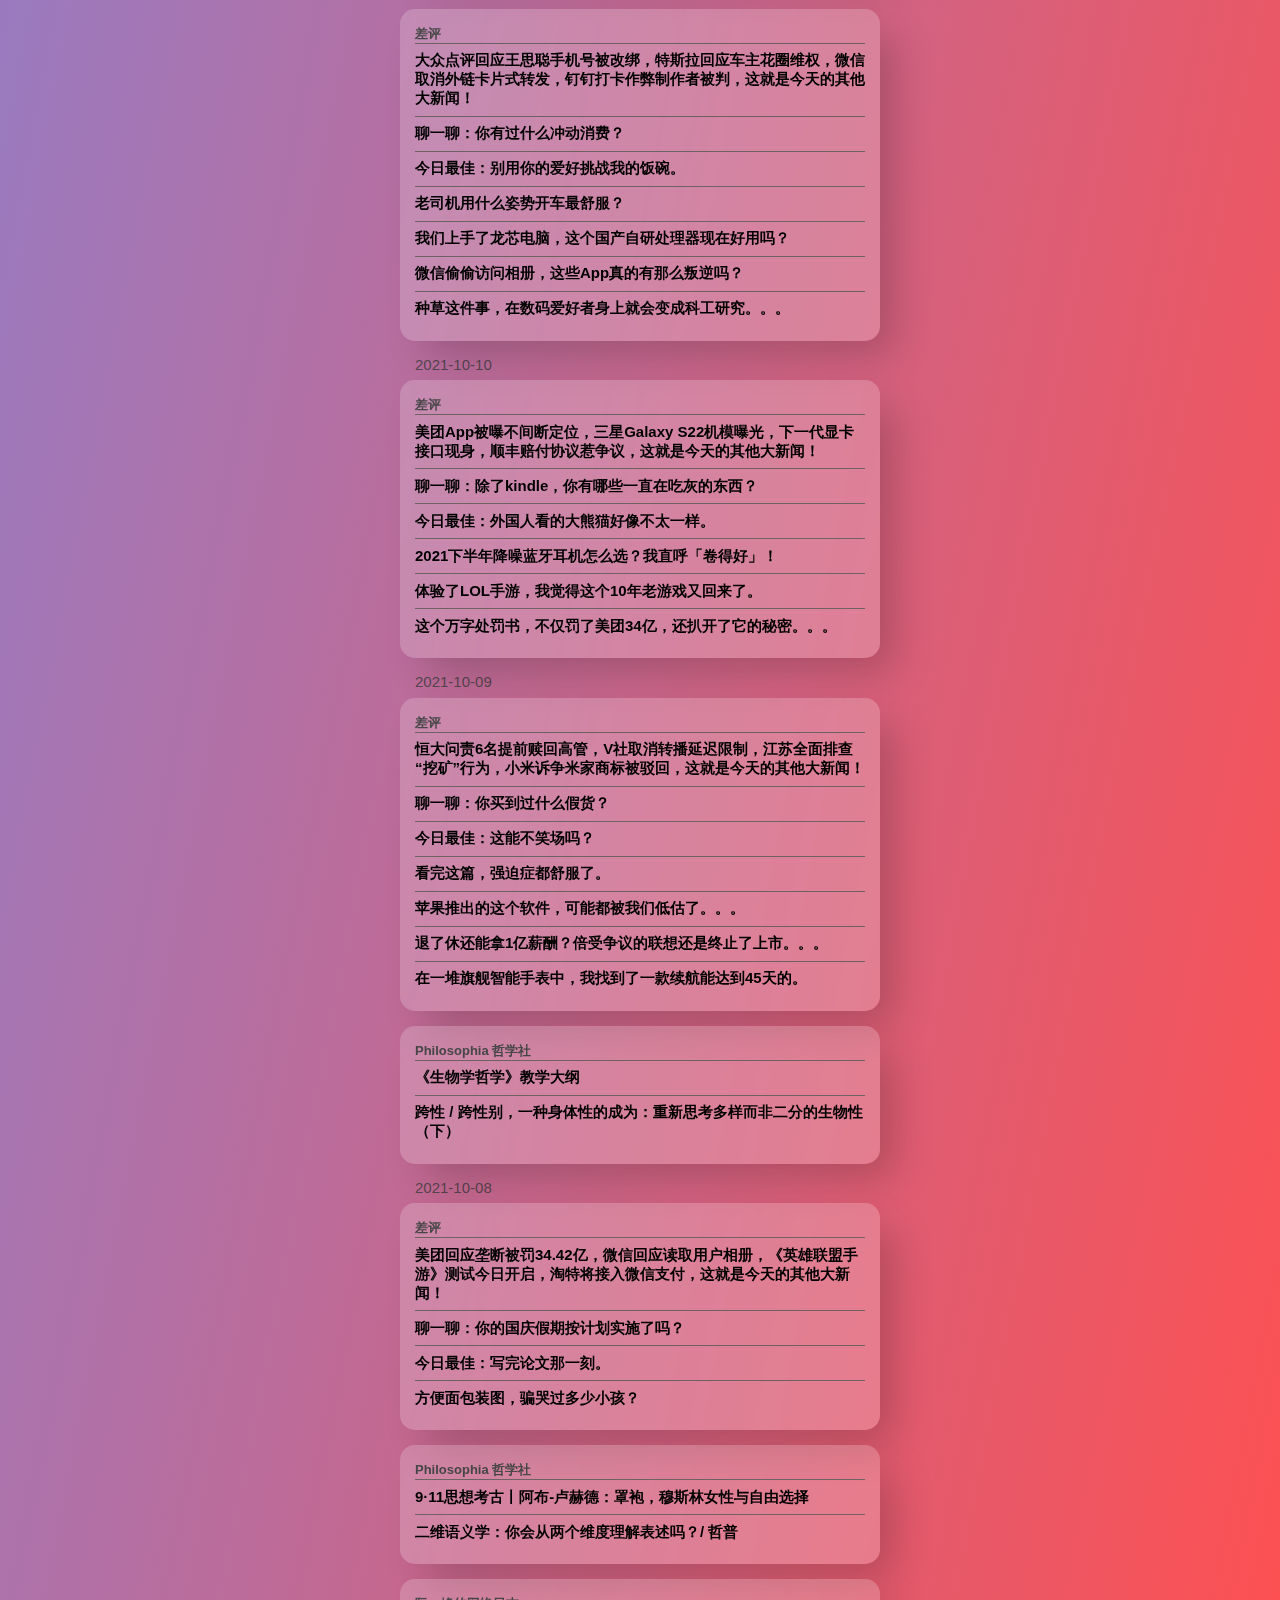
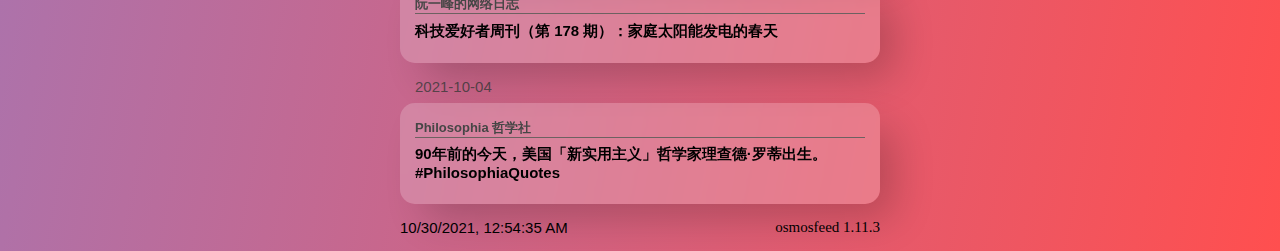
==== commit 806b8b1f: "deploy: 76eed5fee48cd09ec7139ac28ed98c356b3da3ca" ====
--- a/index.html
+++ b/index.html
@@ -143,6 +143,148 @@
 <body>
 <!-- %after-body-begin.html% -->
   <section class="daily-content">
+    <h2 class="daily-heading"><time datatime="2021-10-29">2021-10-29</time></h2>
+    <ul class="sources card">
+      <li class="source">
+        <section>
+          <h3 class="source-name"><a class="source-name__link" href="https://mp.weixin.qq.com">差评</a></h3>
+          <section class="articles-per-source">
+            <article>
+              <details class="article-expander">
+                <summary class="article-expander__title">微信小范围上线欠费不停机，工信部规范PC端弹窗，极兔收购百世国内业务，市监总局明确互联网平台分级标准，这就是今天的其他大新闻！</summary>
+                <a class="article-summary-link article-summary-box-outer" href="https://mp.weixin.qq.com/s/XETp_gzwvmBNtxwDbk1Olg">
+                  <div class="article-summary-box-inner">
+                    <span class="article-reading-time">(0 min)</span>
+                    <span>微信小范围上线欠费不停机，工信部规范PC端弹窗，极兔收购百世国内业务，市监总局明确互联网平台分级标准，这就是今天的其他大新闻！</span>
+                  </div>
+                </a>
+              </details>
+            </article>
+            <article>
+              <details class="article-expander">
+                <summary class="article-expander__title">聊一聊：出现在哪的广告最烦人？</summary>
+                <a class="article-summary-link article-summary-box-outer" href="https://mp.weixin.qq.com/s/vQsasMJUP_9u-ZOxepd4kw">
+                  <div class="article-summary-box-inner">
+                    <span class="article-reading-time">(0 min)</span>
+                    <span>聊一聊：出现在哪的广告最烦人？</span>
+                  </div>
+                </a>
+              </details>
+            </article>
+            <article>
+              <details class="article-expander">
+                <summary class="article-expander__title">今日最佳：如何得体地回复消息？</summary>
+                <a class="article-summary-link article-summary-box-outer" href="https://mp.weixin.qq.com/s/2b4kcHjwyRAdWAuUp09TAw">
+                  <div class="article-summary-box-inner">
+                    <span class="article-reading-time">(0 min)</span>
+                    <span>今日最佳：如何得体地回复消息？</span>
+                  </div>
+                </a>
+              </details>
+            </article>
+            <article>
+              <details class="article-expander">
+                <summary class="article-expander__title">床品好的青年，都啥样啊？</summary>
+                <a class="article-summary-link article-summary-box-outer" href="https://mp.weixin.qq.com/s/y4vkqWD6RhZF7KVJALLf-Q">
+                  <div class="article-summary-box-inner">
+                    <span class="article-reading-time">(0 min)</span>
+                    <span>床品好的青年，都啥样啊？</span>
+                  </div>
+                </a>
+              </details>
+            </article>
+            <article>
+              <details class="article-expander">
+                <summary class="article-expander__title">Reddit这个宝藏小组，做了我小时候最想干的事。</summary>
+                <a class="article-summary-link article-summary-box-outer" href="https://mp.weixin.qq.com/s/01EIj73ONFQIAxFeN1g80w">
+                  <div class="article-summary-box-inner">
+                    <span class="article-reading-time">(0 min)</span>
+                    <span>Reddit这个宝藏小组，做了我小时候最想干的事。</span>
+                  </div>
+                </a>
+              </details>
+            </article>
+            <article>
+              <details class="article-expander">
+                <summary class="article-expander__title">脸书换Logo了，大家最关心的居然它是长得像微信视频号。</summary>
+                <a class="article-summary-link article-summary-box-outer" href="https://mp.weixin.qq.com/s/XEEhj4m7ZbcGz0G4iK61ag">
+                  <div class="article-summary-box-inner">
+                    <span class="article-reading-time">(1 min)</span>
+                    <span>脸书换Logo了，大家最关心的居然它是长得像微信视频号。</span>
+                  </div>
+                </a>
+              </details>
+            </article>
+            <article>
+              <details class="article-expander">
+                <summary class="article-expander__title">这个有股山寨味的“行星防御大会”，竟然真的在保卫地球？</summary>
+                <a class="article-summary-link article-summary-box-outer" href="https://mp.weixin.qq.com/s/zxDMw2wlJ1f0WQa6owFd0g">
+                  <div class="article-summary-box-inner">
+                    <span class="article-reading-time">(1 min)</span>
+                    <span>这个有股山寨味的“行星防御大会”，竟然真的在保卫地球？</span>
+                  </div>
+                </a>
+              </details>
+            </article>
+        </section>
+      </li>
+      <li class="source">
+        <section>
+          <h3 class="source-name"><a class="source-name__link" href="https://mp.weixin.qq.com">Philosophia 哲学社</a></h3>
+          <section class="articles-per-source">
+            <article>
+              <details class="article-expander">
+                <summary class="article-expander__title">4年前的今天，Philosophia哲学社成立。生日快乐！</summary>
+                <a class="article-summary-link article-summary-box-outer" href="https://mp.weixin.qq.com/s/04HcGdj1MjWShTlCqlChCg">
+                  <div class="article-summary-box-inner">
+                    <span class="article-reading-time">(0 min)</span>
+                    <span>4年前的今天，Philosophia哲学社成立。生日快乐！</span>
+                  </div>
+                </a>
+              </details>
+            </article>
+        </section>
+      </li>
+      <li class="source">
+        <section>
+          <h3 class="source-name"><a class="source-name__link" href="http://www.ruanyifeng.com/blog/">阮一峰的网络日志</a></h3>
+          <section class="articles-per-source">
+            <article>
+              <details class="article-expander">
+                <summary class="article-expander__title">科技爱好者周刊（第 181 期）：移动支付应该怎么设计？</summary>
+                <a class="article-summary-link article-summary-box-outer" href="http://www.ruanyifeng.com/blog/2021/10/weekly-issue-181.html">
+                  <div class="article-summary-box-inner">
+                    <span class="article-reading-time">(3 min)</span>
+                    <span>这里记录每周值得分享的科技内容，周五发布。
+本杂志开源（GitHub: ruanyf/weekly），欢迎提交 issue，投稿或推荐科技内容。
+周刊讨论区的帖子《谁在招人？》，提供大量程序员就业信息，欢迎访问或发布工作/实习岗位。
+封面图
+
+日本东京有一家专门生产电梯按钮的公司，该公司把生产过的1000多种电梯按钮，做成了一面展示墙，按上去每个都会亮。孩子们和大人都很喜欢。（via）
+本周话题：移动支付应该怎么设计？
+支付宝和微信支付，垄断了中国的移动支付，两家合计的市场份额超过90%。
+虽然它们用起来非常方便，可以说完美解决了手机付款，但是，作为整个国家移动支付的解决方案，我总觉得，现在的状况是有问题的。
+
+支付宝和微信支付的最大问题，就是把用户锁在它们的体系里面。 支付体系本应该是开放的，只要有手机就能支付，但是现在你首先必须是支付宝和微信的会员，然后才能支付。
+理想情况下，在银行开户后就应该可以付款，但是现在多了一个步骤，就是必须将银行账户与支付宝和微信绑定。没有这一步，用户实际上无法手机支付。
+此外，至少还有其他三个缺点。
+（1）二维码不通用，只能用自家的应用打开，导致商户必须张贴多个二维码。
+（2）不能互相转账，支付宝不能转给微信，反之亦然。同时，也不能转给他人的银行账户，只能先提款到自己的开户行。
+（3）余额提现要收手续费，虽然这可能不是支付宝和微信的问题。
+那么，有没有更好的移动支付方案呢？答案是有的，有一个国家已经做到了。
+
+前不久，我读到彭博社的一篇报道，惊奇地发现，巴西有了一个更好的移动支付系统，胜过支付宝和微信支付。
+2020年11月，巴西政府为了解决手机支付问题，推出了 Pix 系统。
+它的设计很简单。首先，你到银行开户时，选定一个或多个个人标识，可以是手机号码、电子邮件、银行卡号、用户名等等，只要能够唯一识别你即可。然后，你下载政府开发的 App…</span>
+                  </div>
+                </a>
+              </details>
+            </article>
+        </section>
+      </li>
+    </ul>
+  </section>
+  <section class="daily-content">
     <h2 class="daily-heading"><time datatime="2021-10-28">2021-10-28</time></h2>
     <ul class="sources card">
       <li class="source">
@@ -1504,39 +1646,6 @@
                 </a>
               </details>
             </article>
-            <article>
-              <details class="article-expander">
-                <summary class="article-expander__title">B站上的这些经典课文续写，把我童年都毁了。</summary>
-                <a class="article-summary-link article-summary-box-outer" href="https://mp.weixin.qq.com/s/10zOSwSzulaJW8JHCbDrqQ">
-                  <div class="article-summary-box-inner">
-                    <span class="article-reading-time">(1 min)</span>
-                    <span>B站上的这些经典课文续写，把我童年都毁了。</span>
-                  </div>
-                </a>
-              </details>
-            </article>
-            <article>
-              <details class="article-expander">
-                <summary class="article-expander__title">去年卖的最好的十款手机，居然有一半不到1000块？</summary>
-                <a class="article-summary-link article-summary-box-outer" href="https://mp.weixin.qq.com/s/r5iIMxlXcQ1ArYDPVFHwmQ">
-                  <div class="article-summary-box-inner">
-                    <span class="article-reading-time">(1 min)</span>
-                    <span>去年卖的最好的十款手机，居然有一半不到1000块？</span>
-                  </div>
-                </a>
-              </details>
-            </article>
-            <article>
-              <details class="article-expander">
-                <summary class="article-expander__title">我玩了快十年的DOTA 2，就没受过这样的委屈！</summary>
-                <a class="article-summary-link article-summary-box-outer" href="https://mp.weixin.qq.com/s/ceDmrxiL2gXnH7BbN3EIvQ">
-                  <div class="article-summary-box-inner">
-                    <span class="article-reading-time">(1 min)</span>
-                    <span>我玩了快十年的DOTA 2，就没受过这样的委屈！</span>
-                  </div>
-                </a>
-              </details>
-            </article>
         </section>
       </li>
       <li class="source">
@@ -1604,61 +1713,6 @@
     </ul>
   </section>
   <section class="daily-content">
-    <h2 class="daily-heading"><time datatime="2021-10-07">2021-10-07</time></h2>
-    <ul class="sources card">
-      <li class="source">
-        <section>
-          <h3 class="source-name"><a class="source-name__link" href="https://mp.weixin.qq.com">差评</a></h3>
-          <section class="articles-per-source">
-            <article>
-              <details class="article-expander">
-                <summary class="article-expander__title">锐龙芯片在Win11性能大幅下降，苹果App必须提供账号删除功能，2021诺贝尔文学奖揭晓，这就是今天的其他大新闻！</summary>
-                <a class="article-summary-link article-summary-box-outer" href="https://mp.weixin.qq.com/s/DabnXJCXZBvoAY_pJiWwFw">
-                  <div class="article-summary-box-inner">
-                    <span class="article-reading-time">(1 min)</span>
-                    <span>锐龙芯片在Win11性能大幅下降，苹果App必须提供账号删除功能，2021诺贝尔文学奖揭晓，这就是今天的其他大新闻！</span>
-                  </div>
-                </a>
-              </details>
-            </article>
-            <article>
-              <details class="article-expander">
-                <summary class="article-expander__title">聊一聊：你在什么情况下会陷入消费主义的陷阱？</summary>
-                <a class="article-summary-link article-summary-box-outer" href="https://mp.weixin.qq.com/s/1uOPx6WTLRswLNO6m5m3RA">
-                  <div class="article-summary-box-inner">
-                    <span class="article-reading-time">(0 min)</span>
-                    <span>聊一聊：你在什么情况下会陷入消费主义的陷阱？</span>
-                  </div>
-                </a>
-              </details>
-            </article>
-            <article>
-              <details class="article-expander">
-                <summary class="article-expander__title">今日最佳：煮个鸡蛋出现了宇航员？</summary>
-                <a class="article-summary-link article-summary-box-outer" href="https://mp.weixin.qq.com/s/YYH6UZd3kjG1bBghAAfAlQ">
-                  <div class="article-summary-box-inner">
-                    <span class="article-reading-time">(0 min)</span>
-                    <span>今日最佳：煮个鸡蛋出现了宇航员？</span>
-                  </div>
-                </a>
-              </details>
-            </article>
-            <article>
-              <details class="article-expander">
-                <summary class="article-expander__title">国庆宅在家，不比去景点爽多了？</summary>
-                <a class="article-summary-link article-summary-box-outer" href="https://mp.weixin.qq.com/s/MWjAnEm4FVvTYI5fKVDtvA">
-                  <div class="article-summary-box-inner">
-                    <span class="article-reading-time">(0 min)</span>
-                    <span>国庆宅在家，不比去景点爽多了？</span>
-                  </div>
-                </a>
-              </details>
-            </article>
-        </section>
-      </li>
-    </ul>
-  </section>
-  <section class="daily-content">
     <h2 class="daily-heading"><time datatime="2021-10-04">2021-10-04</time></h2>
     <ul class="sources card">
       <li class="source">
@@ -1684,7 +1738,7 @@
   </section>
 
   <footer>
-    <time id="build-timestamp" datetime="2021-10-29T00:54:43.199Z">2021-10-29T00:54:43.199Z</time>
+    <time id="build-timestamp" datetime="2021-10-30T00:54:35.659Z">2021-10-30T00:54:35.659Z</time>
     <span><a class="footer-link" href="https://github.com/osmoscraft/osmosfeed">osmosfeed 1.11.3</a></span>
   </footer>
   <script src="index.js"></script>
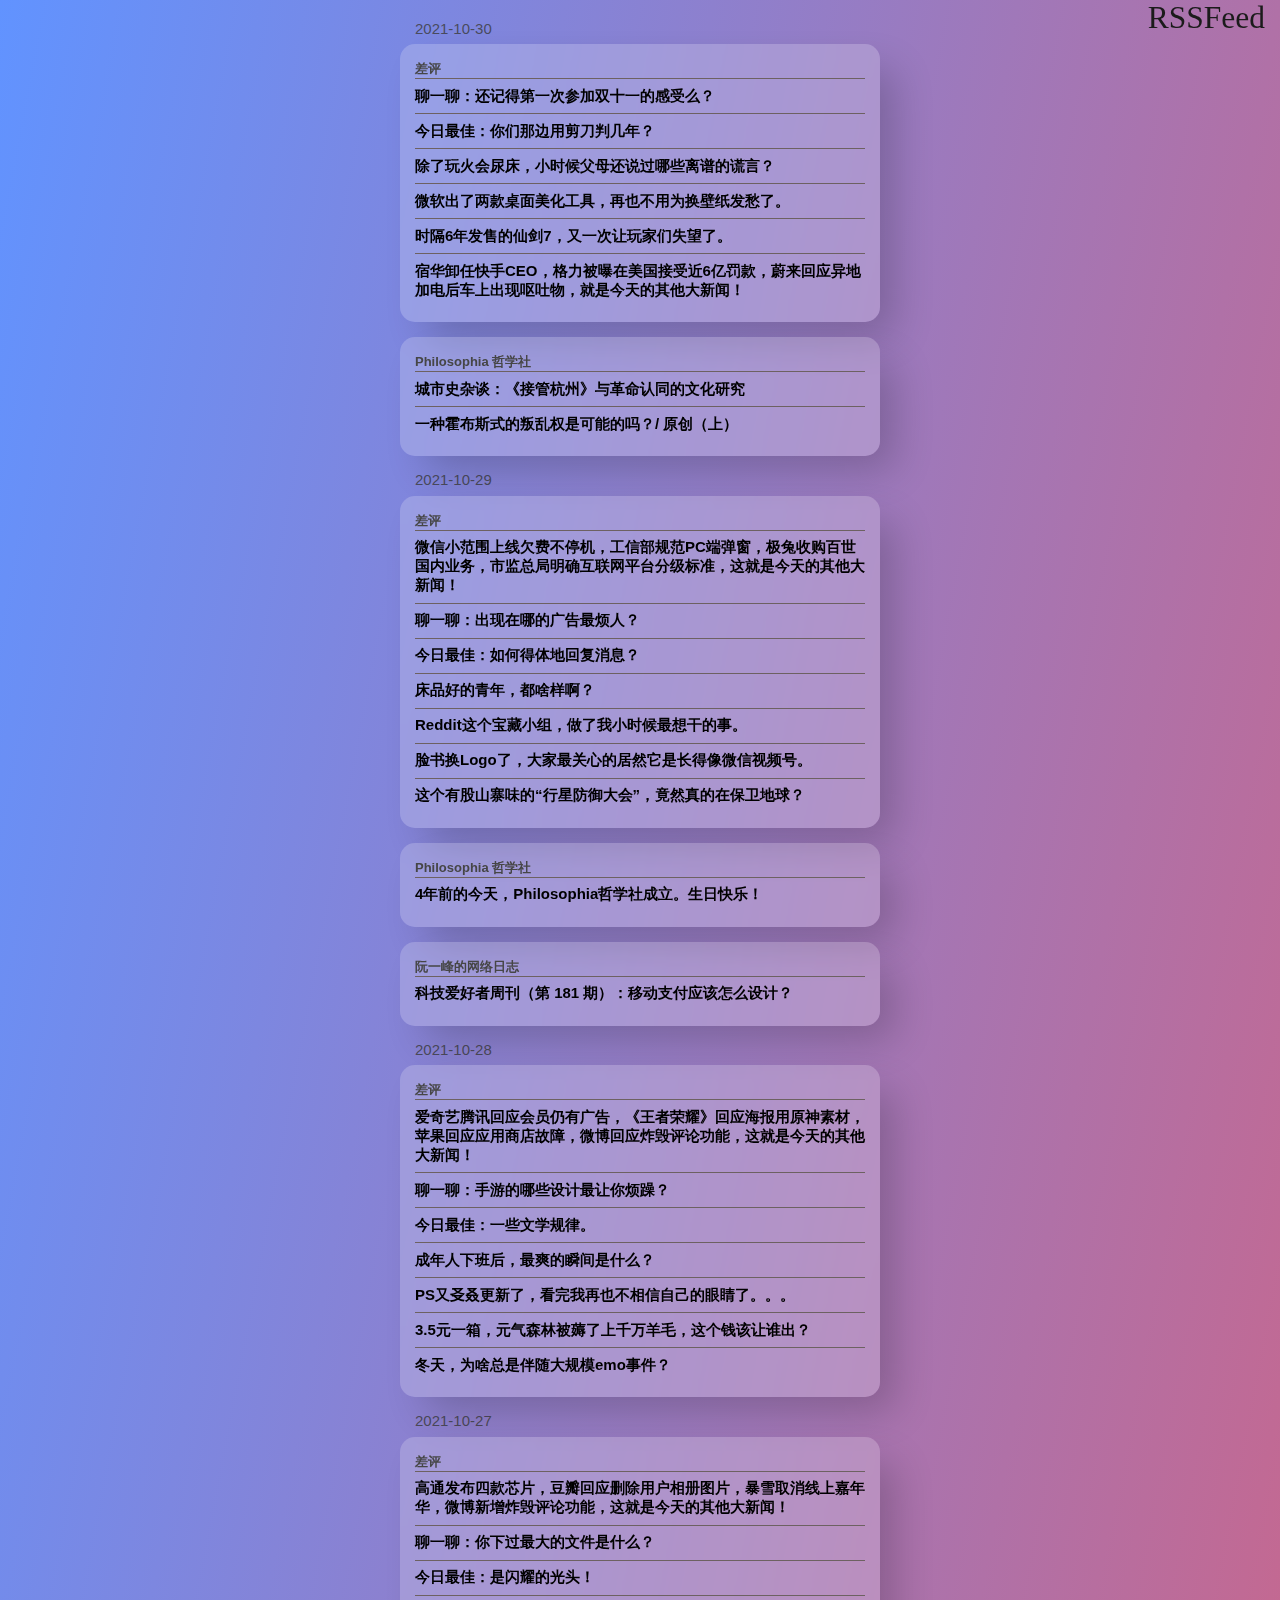
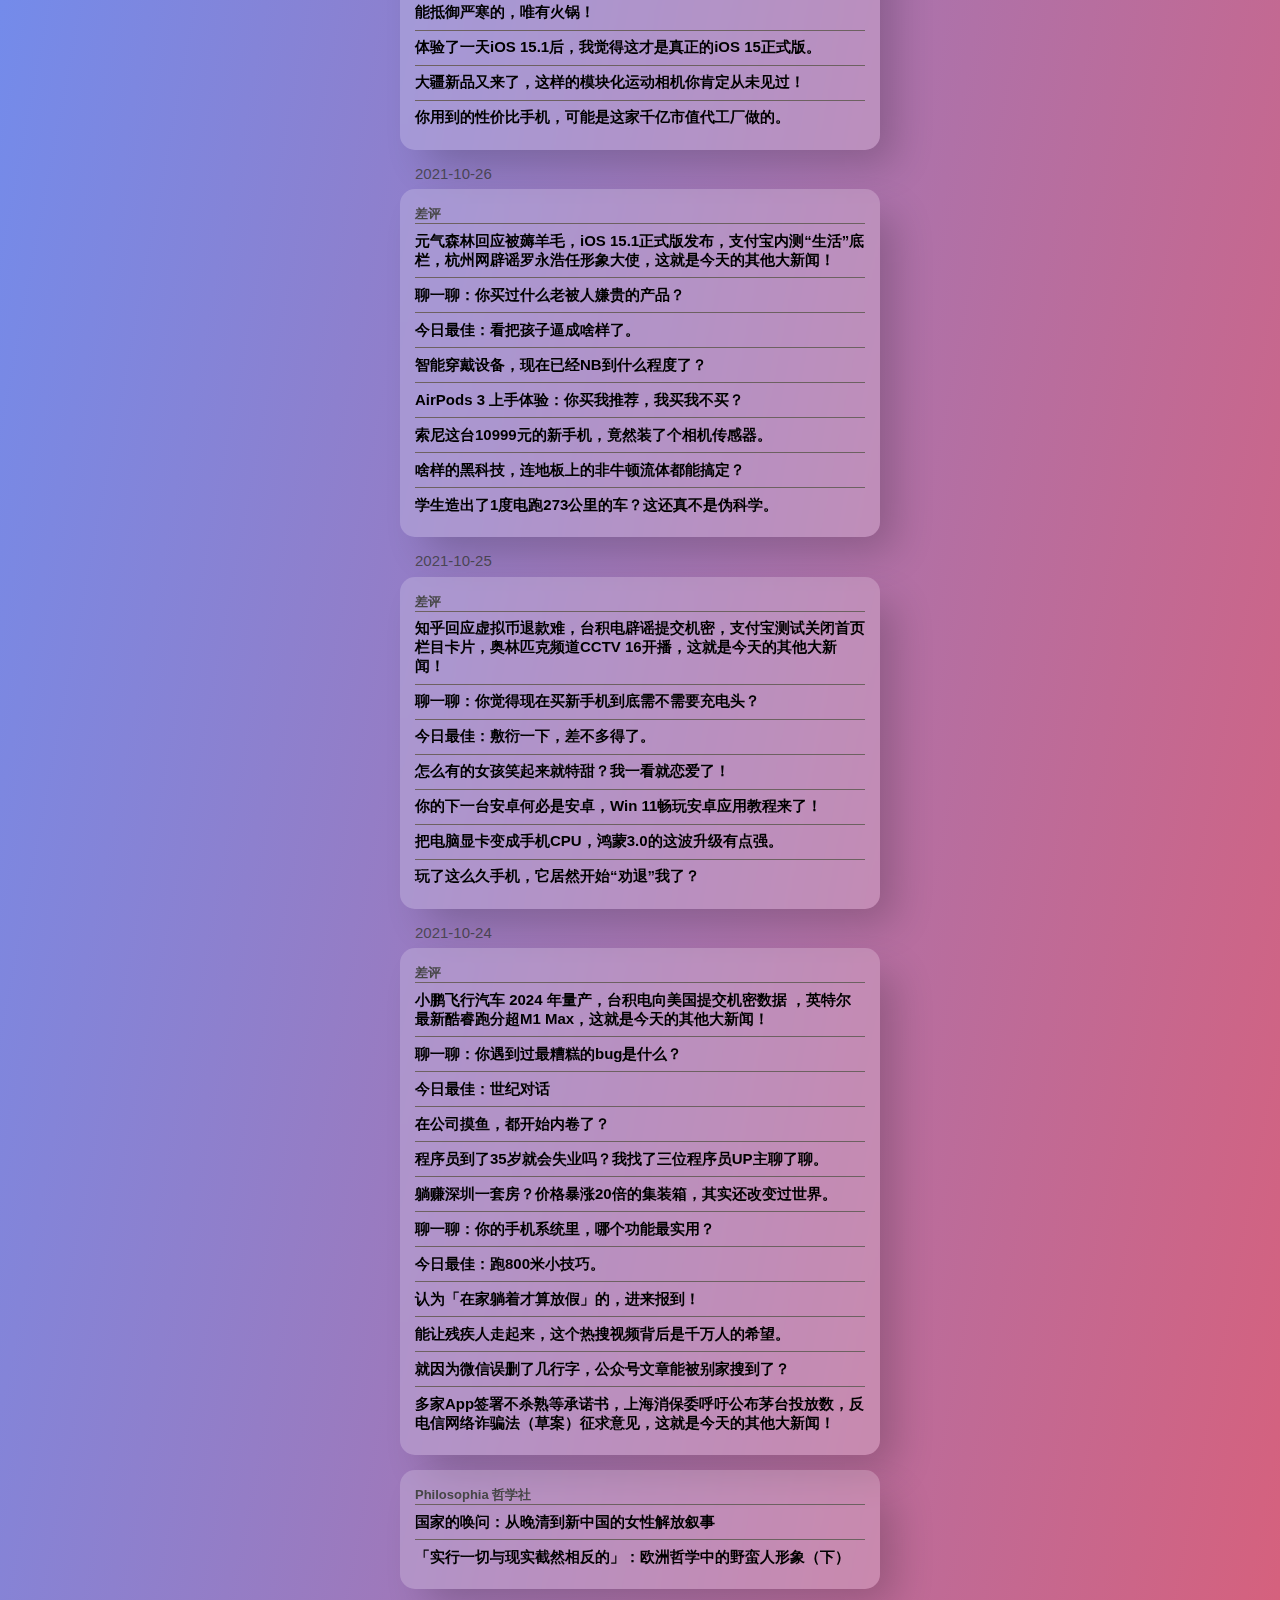
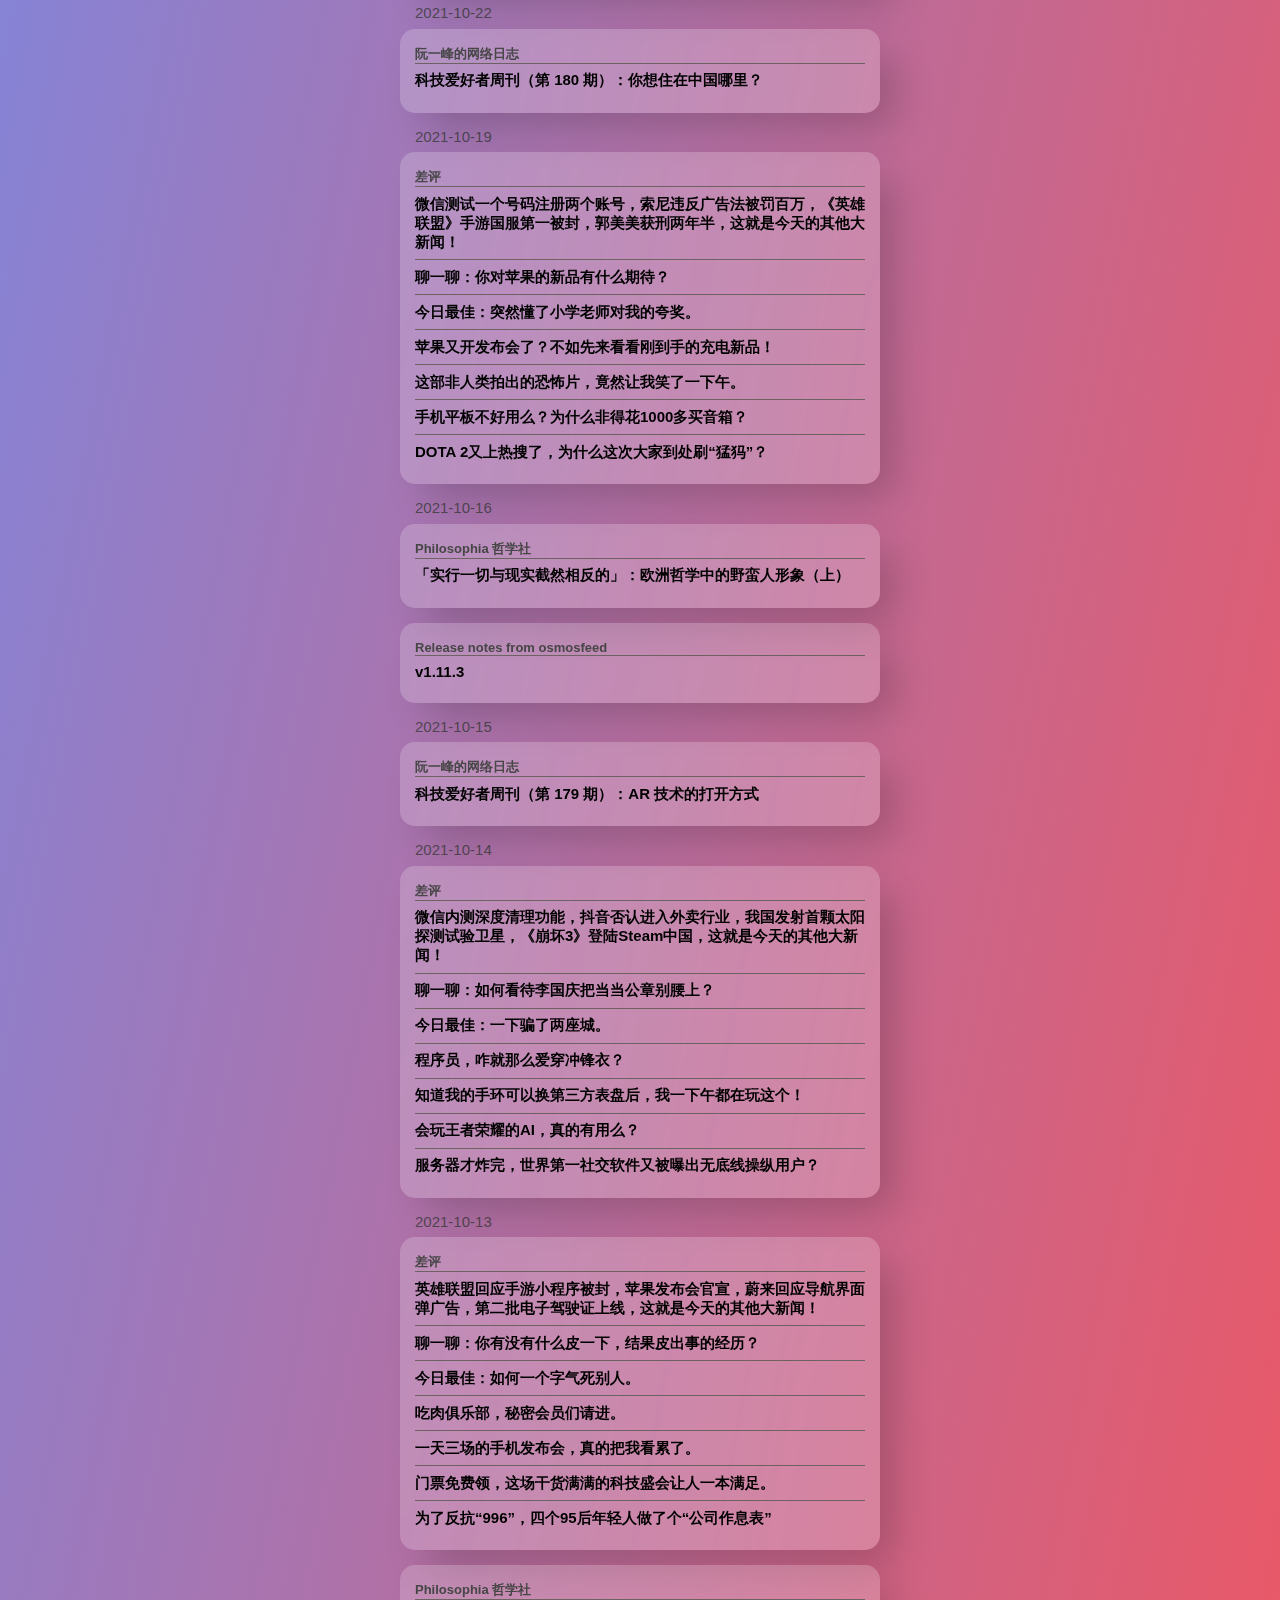
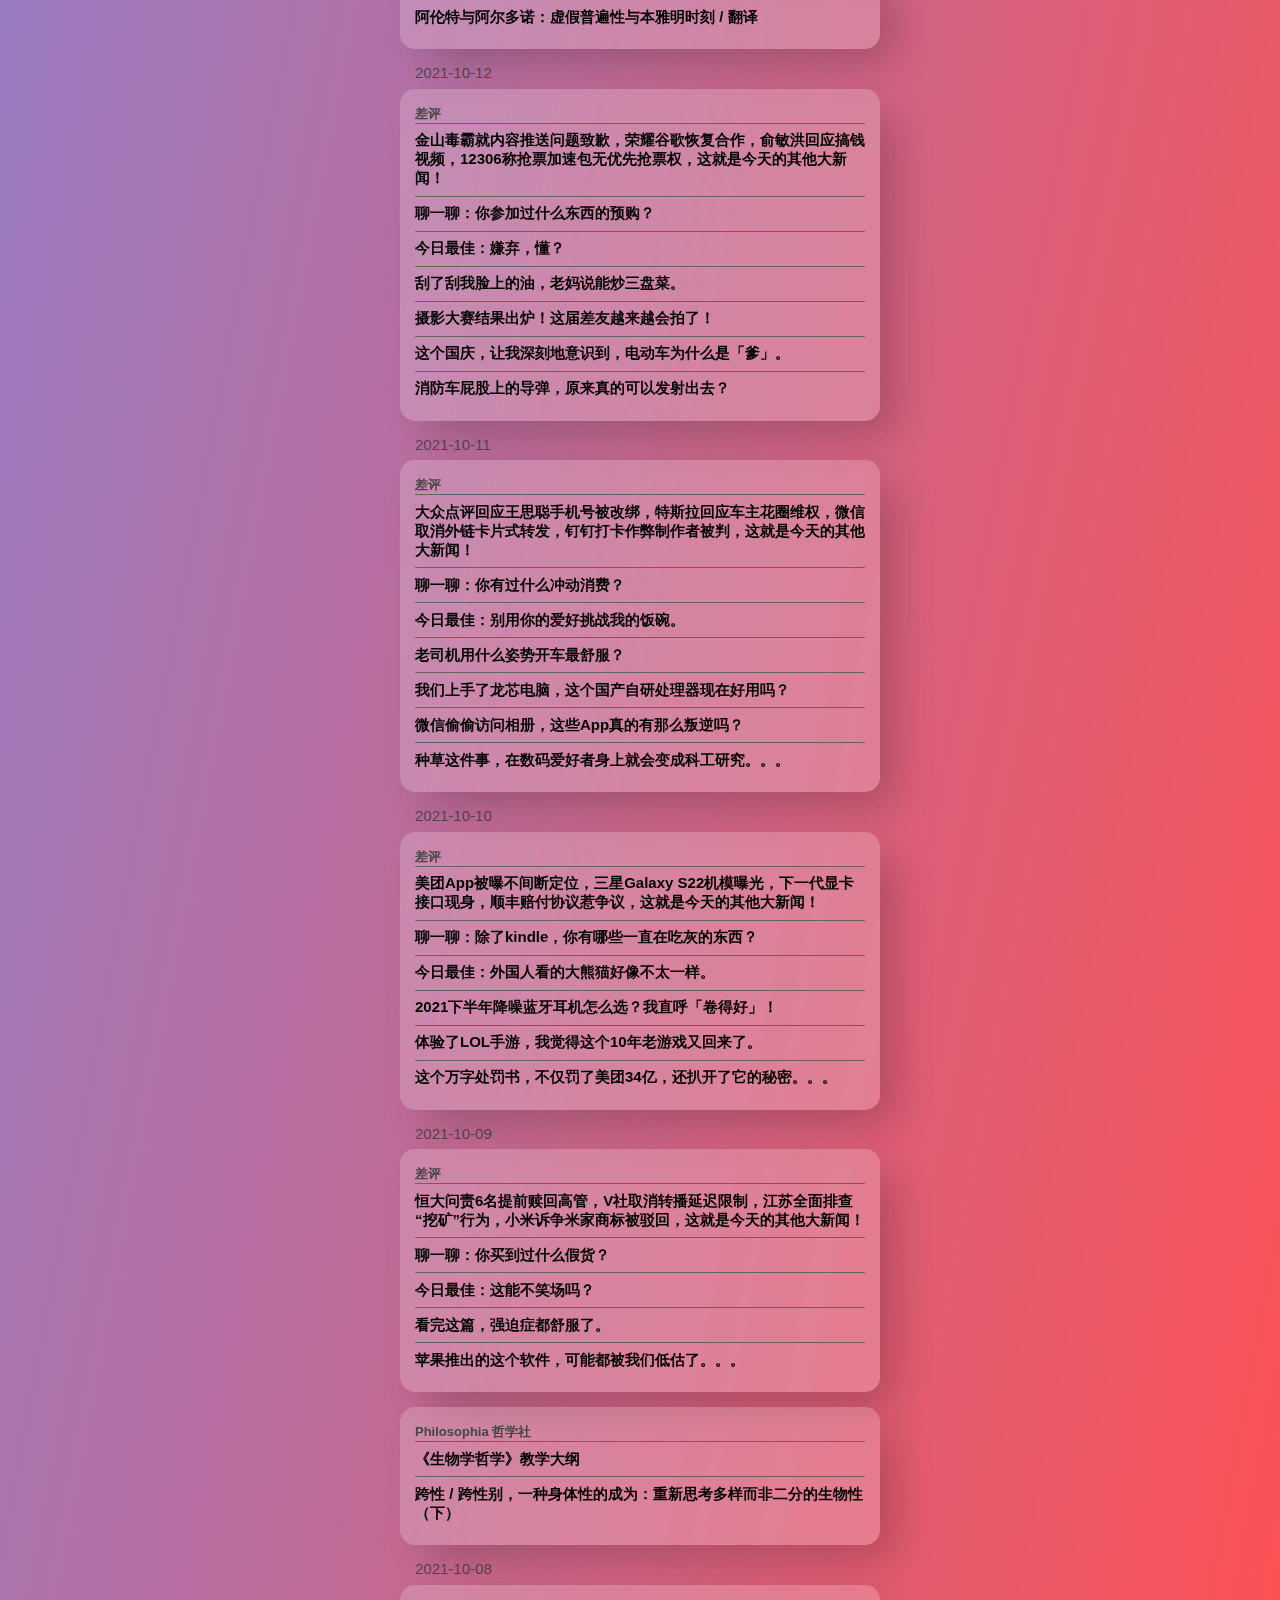
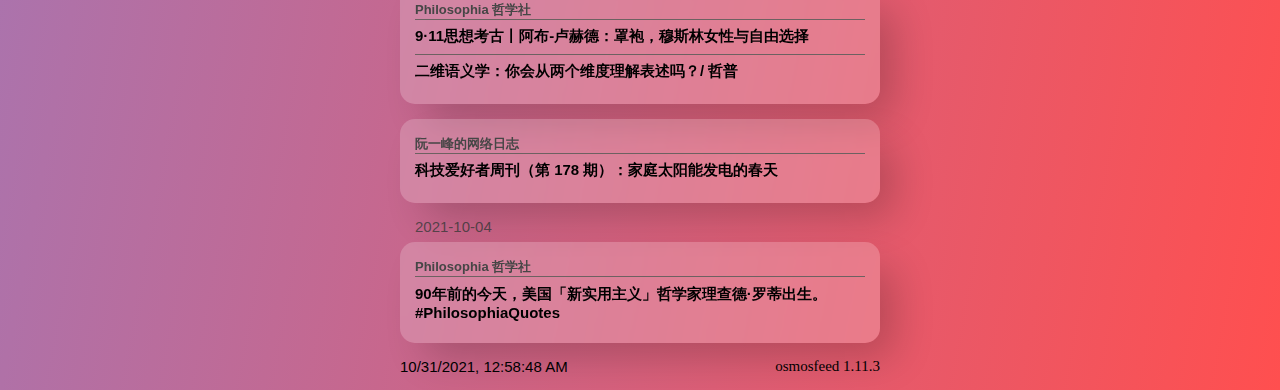
==== commit b7069e1c: "deploy: 76eed5fee48cd09ec7139ac28ed98c356b3da3ca" ====
--- a/index.html
+++ b/index.html
@@ -143,6 +143,111 @@
 <body>
 <!-- %after-body-begin.html% -->
   <section class="daily-content">
+    <h2 class="daily-heading"><time datatime="2021-10-30">2021-10-30</time></h2>
+    <ul class="sources card">
+      <li class="source">
+        <section>
+          <h3 class="source-name"><a class="source-name__link" href="https://mp.weixin.qq.com">差评</a></h3>
+          <section class="articles-per-source">
+            <article>
+              <details class="article-expander">
+                <summary class="article-expander__title">聊一聊：还记得第一次参加双十一的感受么？</summary>
+                <a class="article-summary-link article-summary-box-outer" href="https://mp.weixin.qq.com/s/lE1nnF3rFd5VPG68qQhnqw">
+                  <div class="article-summary-box-inner">
+                    <span class="article-reading-time">(0 min)</span>
+                    <span>聊一聊：还记得第一次参加双十一的感受么？</span>
+                  </div>
+                </a>
+              </details>
+            </article>
+            <article>
+              <details class="article-expander">
+                <summary class="article-expander__title">今日最佳：你们那边用剪刀判几年？</summary>
+                <a class="article-summary-link article-summary-box-outer" href="https://mp.weixin.qq.com/s/abwEsCo6bbQshIFGBdFSpA">
+                  <div class="article-summary-box-inner">
+                    <span class="article-reading-time">(0 min)</span>
+                    <span>今日最佳：你们那边用剪刀判几年？</span>
+                  </div>
+                </a>
+              </details>
+            </article>
+            <article>
+              <details class="article-expander">
+                <summary class="article-expander__title">除了玩火会尿床，小时候父母还说过哪些离谱的谎言？</summary>
+                <a class="article-summary-link article-summary-box-outer" href="https://mp.weixin.qq.com/s/CrltKun2RAvvu5jySGlfjQ">
+                  <div class="article-summary-box-inner">
+                    <span class="article-reading-time">(0 min)</span>
+                    <span>除了玩火会尿床，小时候父母还说过哪些离谱的谎言？</span>
+                  </div>
+                </a>
+              </details>
+            </article>
+            <article>
+              <details class="article-expander">
+                <summary class="article-expander__title">微软出了两款桌面美化工具，再也不用为换壁纸发愁了。</summary>
+                <a class="article-summary-link article-summary-box-outer" href="https://mp.weixin.qq.com/s/35v6gKun0UFYRj7Lml3BRQ">
+                  <div class="article-summary-box-inner">
+                    <span class="article-reading-time">(0 min)</span>
+                    <span>微软出了两款桌面美化工具，再也不用为换壁纸发愁了。</span>
+                  </div>
+                </a>
+              </details>
+            </article>
+            <article>
+              <details class="article-expander">
+                <summary class="article-expander__title">时隔6年发售的仙剑7，又一次让玩家们失望了。</summary>
+                <a class="article-summary-link article-summary-box-outer" href="https://mp.weixin.qq.com/s/2FDza3LDASCbJLdfzFzf9Q">
+                  <div class="article-summary-box-inner">
+                    <span class="article-reading-time">(1 min)</span>
+                    <span>时隔6年发售的仙剑7，又一次让玩家们失望了。</span>
+                  </div>
+                </a>
+              </details>
+            </article>
+            <article>
+              <details class="article-expander">
+                <summary class="article-expander__title">宿华卸任快手CEO，格力被曝在美国接受近6亿罚款，蔚来回应异地加电后车上出现呕吐物，就是今天的其他大新闻！</summary>
+                <a class="article-summary-link article-summary-box-outer" href="https://mp.weixin.qq.com/s/_ZqyfASa221795lbNvot4g">
+                  <div class="article-summary-box-inner">
+                    <span class="article-reading-time">(0 min)</span>
+                    <span>宿华卸任快手CEO，格力被曝在美国接受近6亿罚款，蔚来回应异地加电后车上出现呕吐物，就是今天的其他大新闻！</span>
+                  </div>
+                </a>
+              </details>
+            </article>
+        </section>
+      </li>
+      <li class="source">
+        <section>
+          <h3 class="source-name"><a class="source-name__link" href="https://mp.weixin.qq.com">Philosophia 哲学社</a></h3>
+          <section class="articles-per-source">
+            <article>
+              <details class="article-expander">
+                <summary class="article-expander__title">城市史杂谈：《接管杭州》与革命认同的文化研究</summary>
+                <a class="article-summary-link article-summary-box-outer" href="https://mp.weixin.qq.com/s/M33dr22McFHOUcbM3f2oFQ">
+                  <div class="article-summary-box-inner">
+                    <span class="article-reading-time">(1 min)</span>
+                    <span>城市史杂谈：《接管杭州》与革命认同的文化研究</span>
+                  </div>
+                </a>
+              </details>
+            </article>
+            <article>
+              <details class="article-expander">
+                <summary class="article-expander__title">一种霍布斯式的叛乱权是可能的吗？/ 原创（上）</summary>
+                <a class="article-summary-link article-summary-box-outer" href="https://mp.weixin.qq.com/s/HRFrD5XSXUkfW4-QhGP_MA">
+                  <div class="article-summary-box-inner">
+                    <span class="article-reading-time">(4 min)</span>
+                    <span>一种霍布斯式的叛乱权是可能的吗？/ 原创（上）</span>
+                  </div>
+                </a>
+              </details>
+            </article>
+        </section>
+      </li>
+    </ul>
+  </section>
+  <section class="daily-content">
     <h2 class="daily-heading"><time datatime="2021-10-29">2021-10-29</time></h2>
     <ul class="sources card">
       <li class="source">
@@ -254,7 +359,7 @@
                 <summary class="article-expander__title">科技爱好者周刊（第 181 期）：移动支付应该怎么设计？</summary>
                 <a class="article-summary-link article-summary-box-outer" href="http://www.ruanyifeng.com/blog/2021/10/weekly-issue-181.html">
                   <div class="article-summary-box-inner">
-                    <span class="article-reading-time">(3 min)</span>
+                    <span class="article-reading-time">(4 min)</span>
                     <span>这里记录每周值得分享的科技内容，周五发布。
 本杂志开源（GitHub: ruanyf/weekly），欢迎提交 issue，投稿或推荐科技内容。
 周刊讨论区的帖子《谁在招人？》，提供大量程序员就业信息，欢迎访问或发布工作/实习岗位。
@@ -1541,28 +1646,6 @@
                 </a>
               </details>
             </article>
-            <article>
-              <details class="article-expander">
-                <summary class="article-expander__title">退了休还能拿1亿薪酬？倍受争议的联想还是终止了上市。。。</summary>
-                <a class="article-summary-link article-summary-box-outer" href="https://mp.weixin.qq.com/s/j3b0k2z20fY0Vnjfw3QgSw">
-                  <div class="article-summary-box-inner">
-                    <span class="article-reading-time">(0 min)</span>
-                    <span>退了休还能拿1亿薪酬？倍受争议的联想还是终止了上市。。。</span>
-                  </div>
-                </a>
-              </details>
-            </article>
-            <article>
-              <details class="article-expander">
-                <summary class="article-expander__title">在一堆旗舰智能手表中，我找到了一款续航能达到45天的。</summary>
-                <a class="article-summary-link article-summary-box-outer" href="https://mp.weixin.qq.com/s/0-azAwYna7IBsfcuwDAjqQ">
-                  <div class="article-summary-box-inner">
-                    <span class="article-reading-time">(1 min)</span>
-                    <span>在一堆旗舰智能手表中，我找到了一款续航能达到45天的。</span>
-                  </div>
-                </a>
-              </details>
-            </article>
         </section>
       </li>
       <li class="source">
@@ -1598,56 +1681,6 @@
   <section class="daily-content">
     <h2 class="daily-heading"><time datatime="2021-10-08">2021-10-08</time></h2>
     <ul class="sources card">
-      <li class="source">
-        <section>
-          <h3 class="source-name"><a class="source-name__link" href="https://mp.weixin.qq.com">差评</a></h3>
-          <section class="articles-per-source">
-            <article>
-              <details class="article-expander">
-                <summary class="article-expander__title">美团回应垄断被罚34.42亿，微信回应读取用户相册，《英雄联盟手游》测试今日开启，淘特将接入微信支付，这就是今天的其他大新闻！</summary>
-                <a class="article-summary-link article-summary-box-outer" href="https://mp.weixin.qq.com/s/3oBq533fFSwDG7AD3rWTcA">
-                  <div class="article-summary-box-inner">
-                    <span class="article-reading-time">(1 min)</span>
-                    <span>美团回应垄断被罚34.42亿，微信回应读取用户相册，《英雄联盟手游》测试今日开启，淘特将接入微信支付，这就是今天的其他大新闻！</span>
-                  </div>
-                </a>
-              </details>
-            </article>
-            <article>
-              <details class="article-expander">
-                <summary class="article-expander__title">聊一聊：你的国庆假期按计划实施了吗？</summary>
-                <a class="article-summary-link article-summary-box-outer" href="https://mp.weixin.qq.com/s/FnPL-4Hi3QzPtsRhU8eKwQ">
-                  <div class="article-summary-box-inner">
-                    <span class="article-reading-time">(0 min)</span>
-                    <span>聊一聊：你的国庆假期按计划实施了吗？</span>
-                  </div>
-                </a>
-              </details>
-            </article>
-            <article>
-              <details class="article-expander">
-                <summary class="article-expander__title">今日最佳：写完论文那一刻。</summary>
-                <a class="article-summary-link article-summary-box-outer" href="https://mp.weixin.qq.com/s/AxupObkWz9e-Dk05j5Dm3g">
-                  <div class="article-summary-box-inner">
-                    <span class="article-reading-time">(0 min)</span>
-                    <span>今日最佳：写完论文那一刻。</span>
-                  </div>
-                </a>
-              </details>
-            </article>
-            <article>
-              <details class="article-expander">
-                <summary class="article-expander__title">方便面包装图，骗哭过多少小孩？</summary>
-                <a class="article-summary-link article-summary-box-outer" href="https://mp.weixin.qq.com/s/7XnxVG3xBKG80-ylkmu7KA">
-                  <div class="article-summary-box-inner">
-                    <span class="article-reading-time">(0 min)</span>
-                    <span>方便面包装图，骗哭过多少小孩？</span>
-                  </div>
-                </a>
-              </details>
-            </article>
-        </section>
-      </li>
       <li class="source">
         <section>
           <h3 class="source-name"><a class="source-name__link" href="https://mp.weixin.qq.com">Philosophia 哲学社</a></h3>
@@ -1738,7 +1771,7 @@
   </section>
 
   <footer>
-    <time id="build-timestamp" datetime="2021-10-30T00:54:35.659Z">2021-10-30T00:54:35.659Z</time>
+    <time id="build-timestamp" datetime="2021-10-31T00:58:48.664Z">2021-10-31T00:58:48.664Z</time>
     <span><a class="footer-link" href="https://github.com/osmoscraft/osmosfeed">osmosfeed 1.11.3</a></span>
   </footer>
   <script src="index.js"></script>
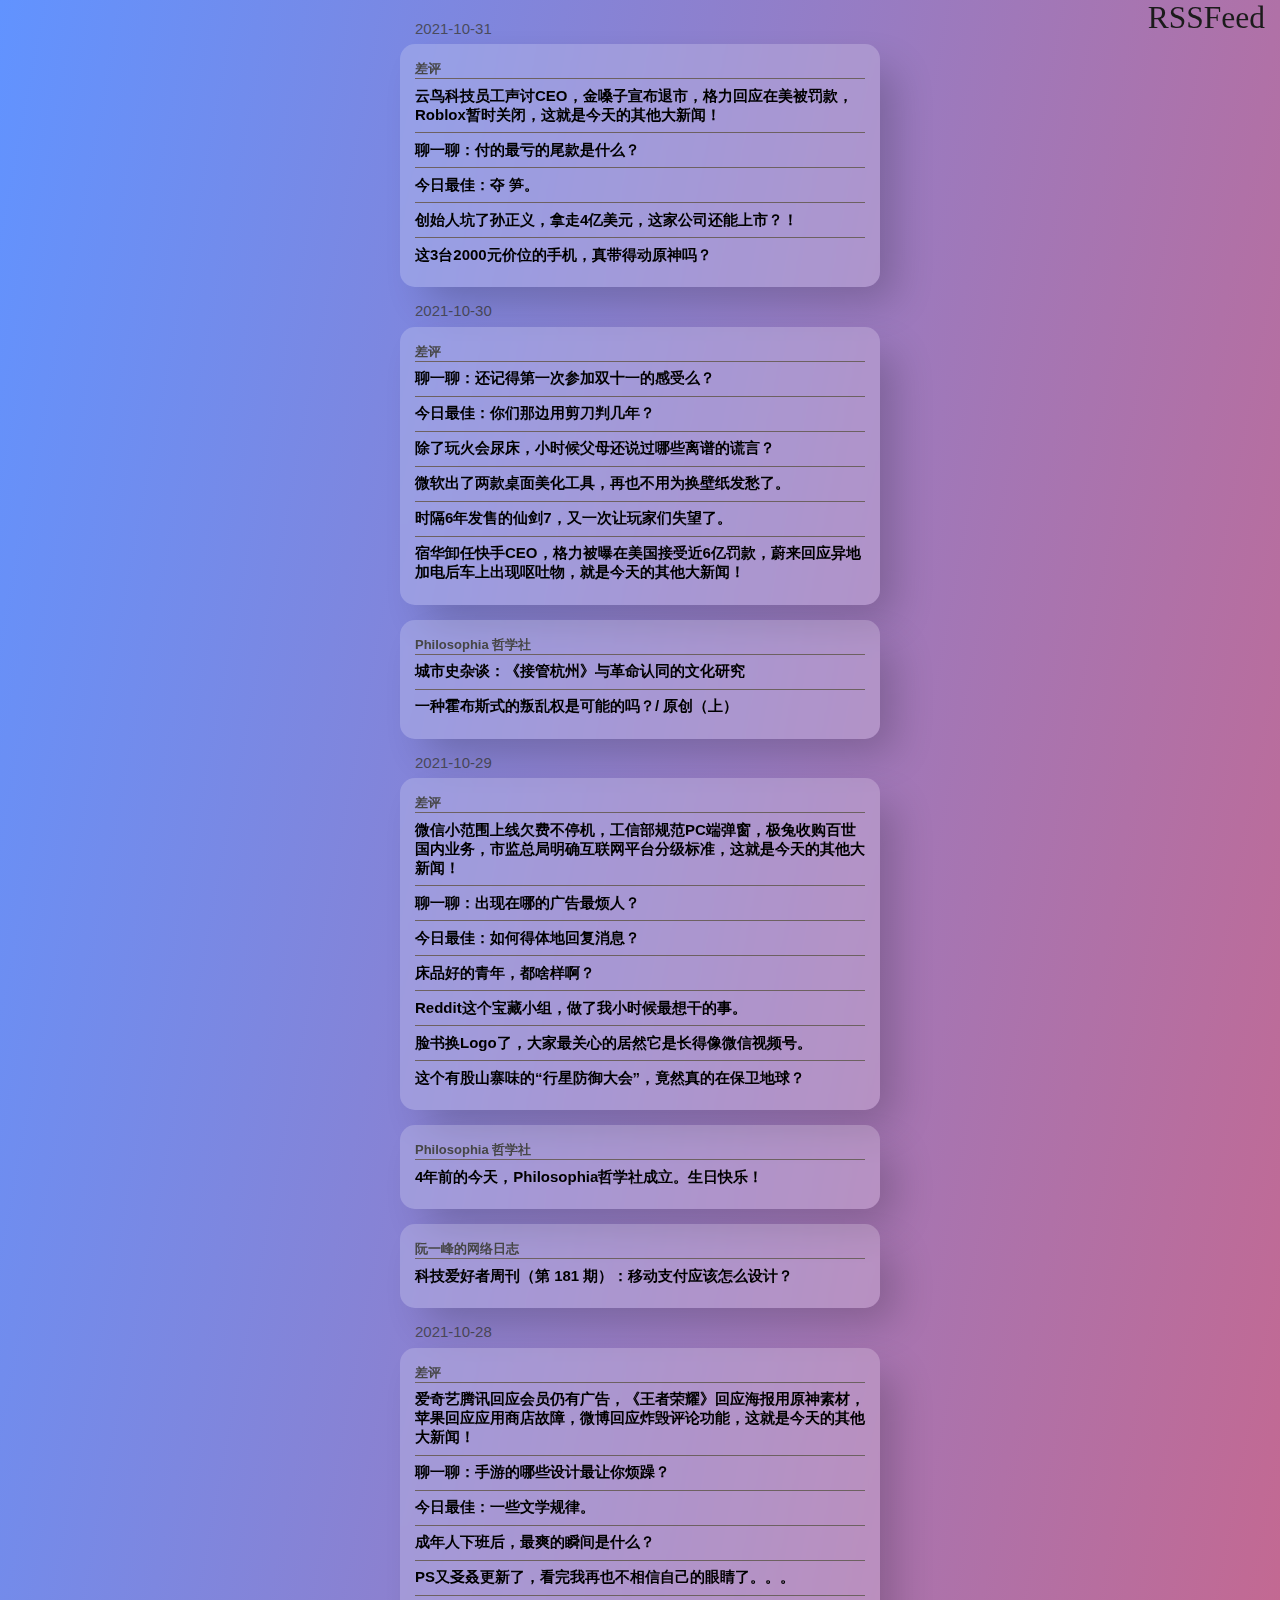
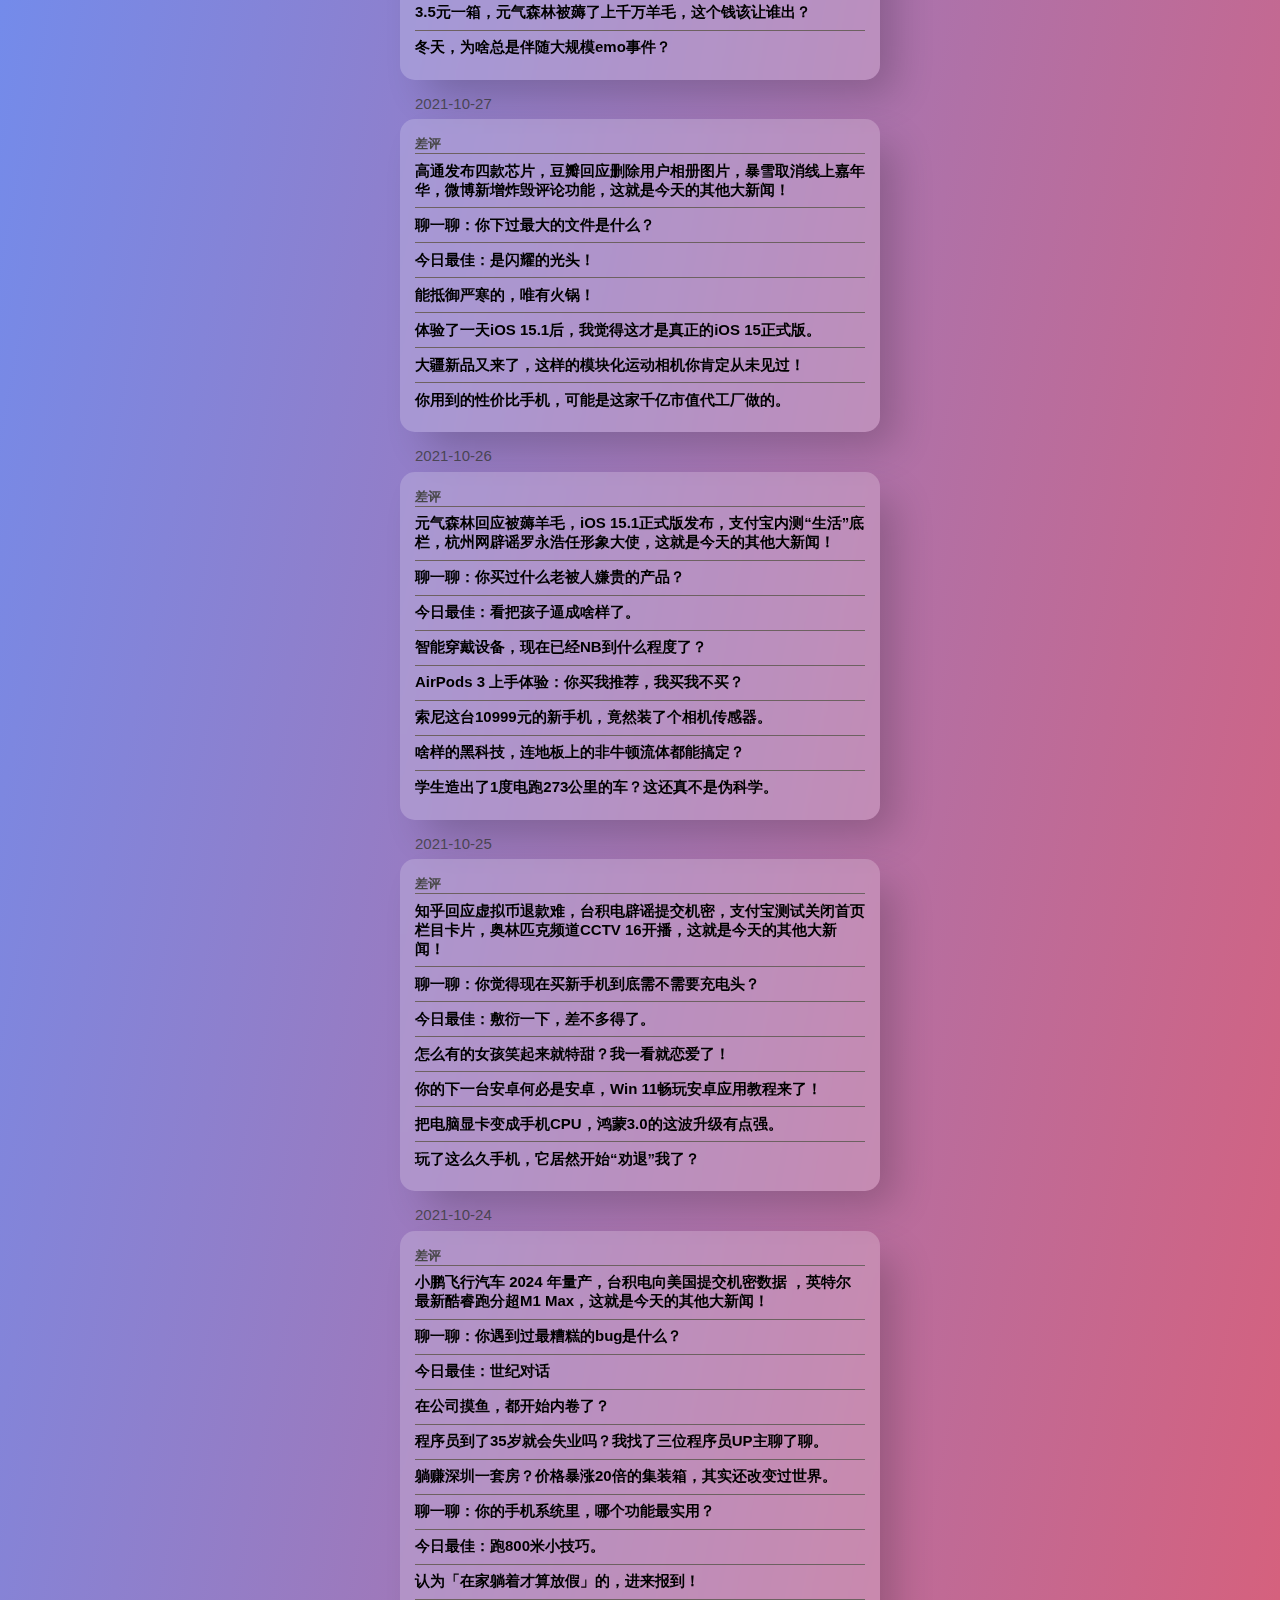
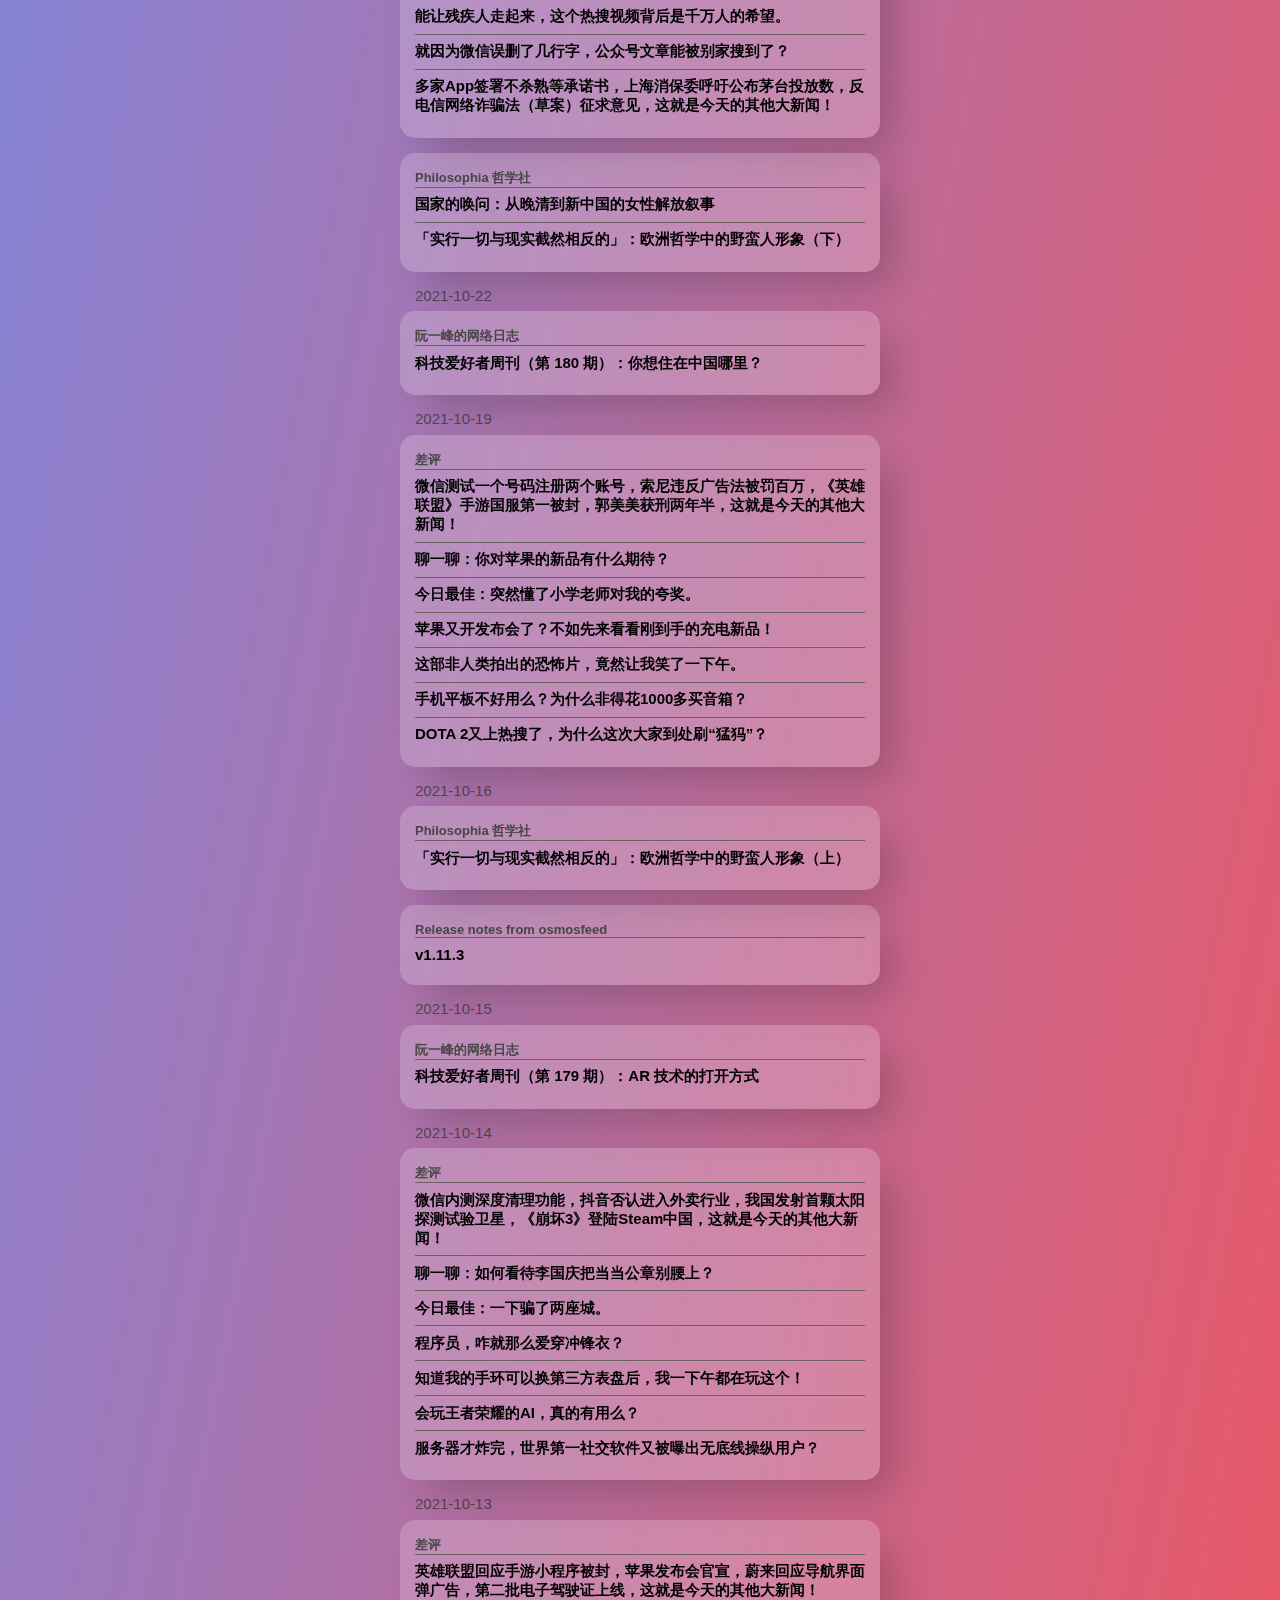
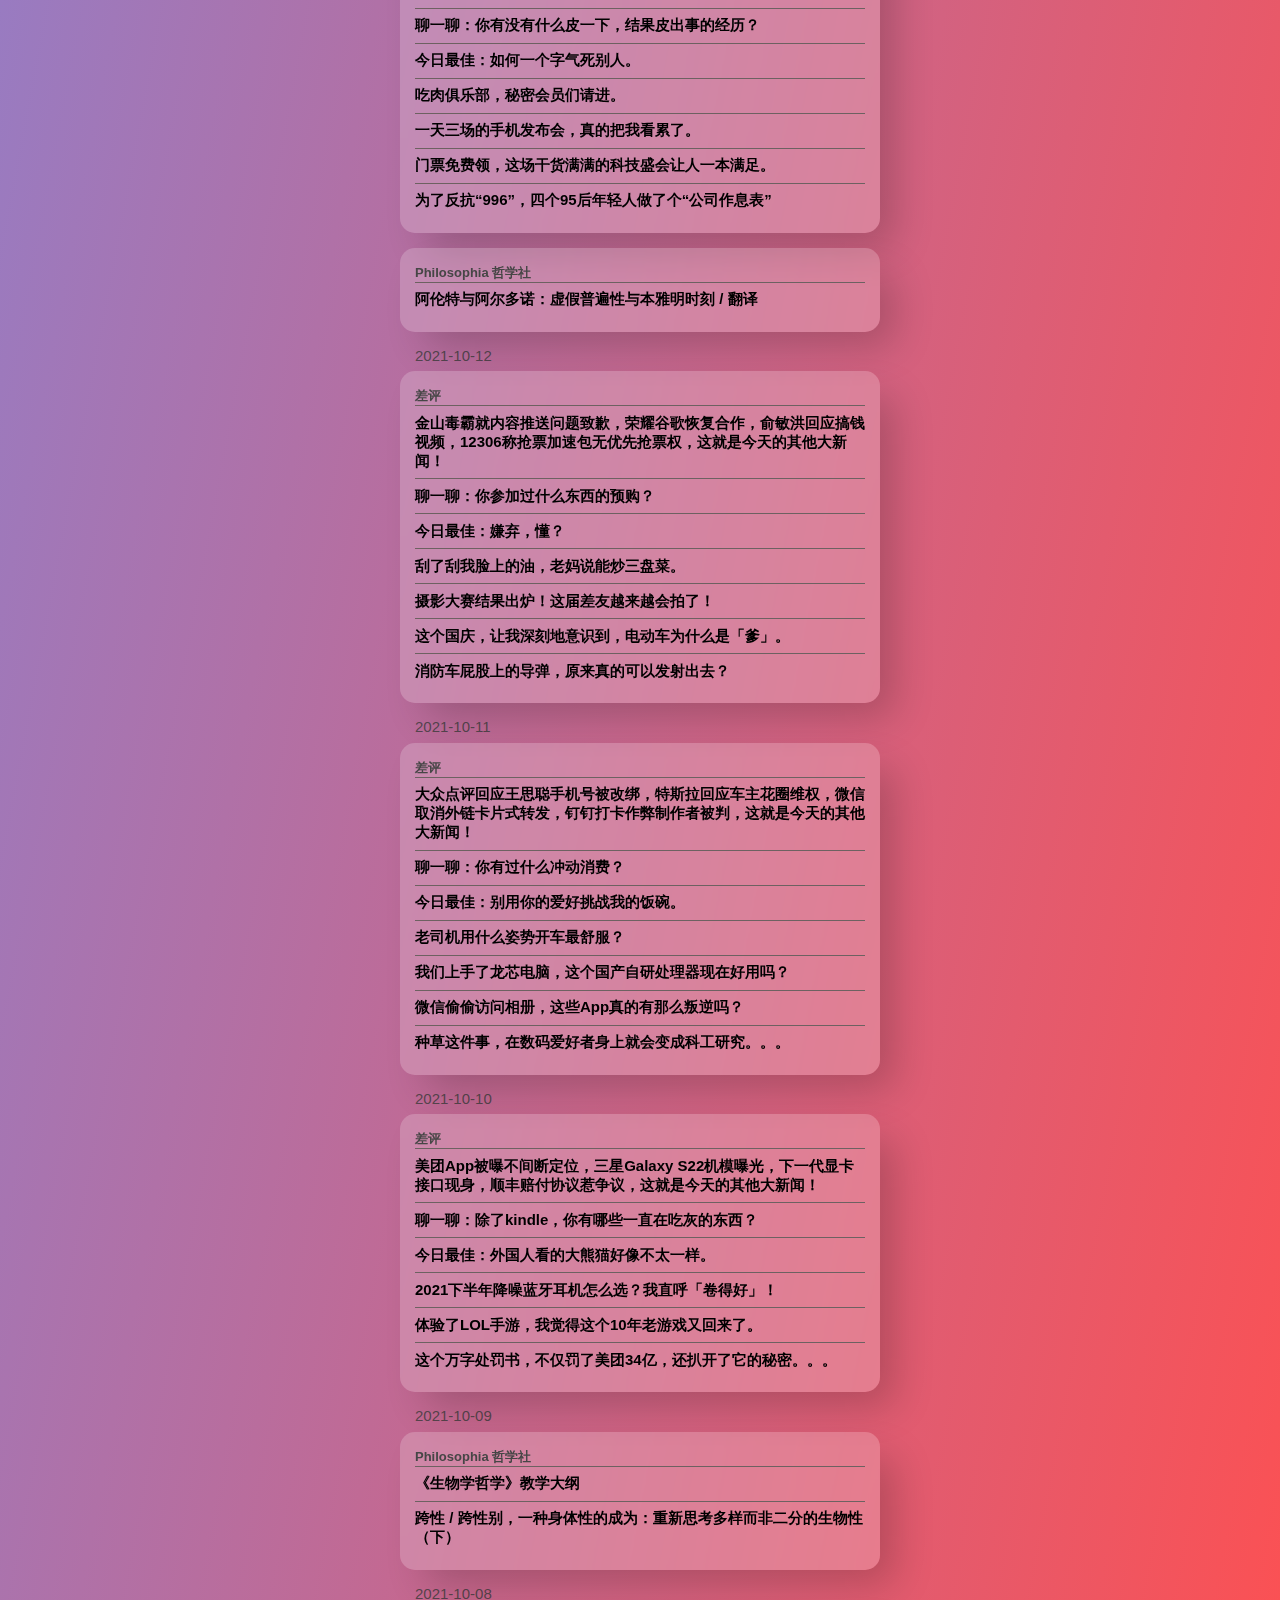
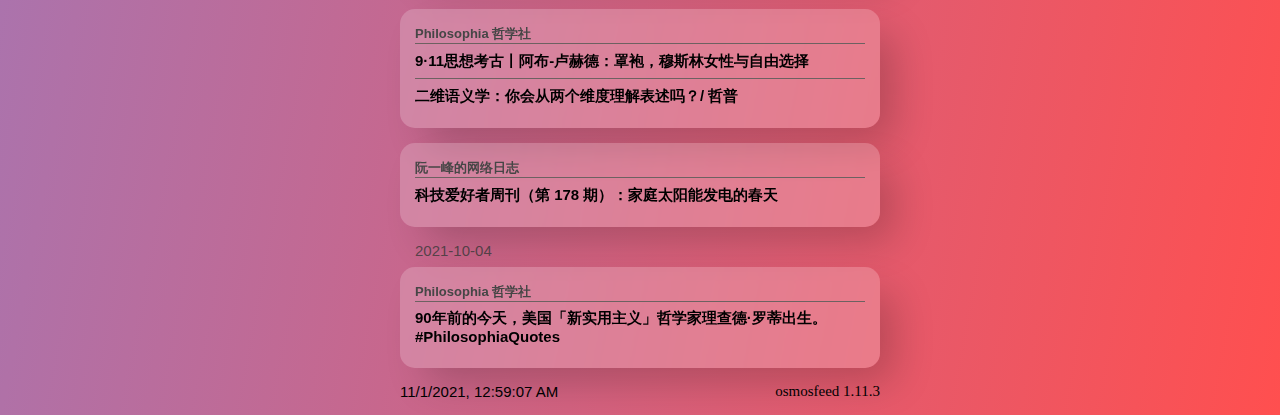
==== commit 47de1bdf: "deploy: 76eed5fee48cd09ec7139ac28ed98c356b3da3ca" ====
--- a/index.html
+++ b/index.html
@@ -143,6 +143,72 @@
 <body>
 <!-- %after-body-begin.html% -->
   <section class="daily-content">
+    <h2 class="daily-heading"><time datatime="2021-10-31">2021-10-31</time></h2>
+    <ul class="sources card">
+      <li class="source">
+        <section>
+          <h3 class="source-name"><a class="source-name__link" href="https://mp.weixin.qq.com">差评</a></h3>
+          <section class="articles-per-source">
+            <article>
+              <details class="article-expander">
+                <summary class="article-expander__title">云鸟科技员工声讨CEO，金嗓子宣布退市，格力回应在美被罚款，Roblox暂时关闭，这就是今天的其他大新闻！</summary>
+                <a class="article-summary-link article-summary-box-outer" href="https://mp.weixin.qq.com/s/kILgYq6PUXy4D0L7AKkHeg">
+                  <div class="article-summary-box-inner">
+                    <span class="article-reading-time">(0 min)</span>
+                    <span>云鸟科技员工声讨CEO，金嗓子宣布退市，格力回应在美被罚款，Roblox暂时关闭，这就是今天的其他大新闻！</span>
+                  </div>
+                </a>
+              </details>
+            </article>
+            <article>
+              <details class="article-expander">
+                <summary class="article-expander__title">聊一聊：付的最亏的尾款是什么？</summary>
+                <a class="article-summary-link article-summary-box-outer" href="https://mp.weixin.qq.com/s/SxpxHgrM5NW5IkoFIRMEQA">
+                  <div class="article-summary-box-inner">
+                    <span class="article-reading-time">(0 min)</span>
+                    <span>聊一聊：付的最亏的尾款是什么？</span>
+                  </div>
+                </a>
+              </details>
+            </article>
+            <article>
+              <details class="article-expander">
+                <summary class="article-expander__title">今日最佳：夺 笋。</summary>
+                <a class="article-summary-link article-summary-box-outer" href="https://mp.weixin.qq.com/s/8r19uhl_UWGi402QHcsjzw">
+                  <div class="article-summary-box-inner">
+                    <span class="article-reading-time">(0 min)</span>
+                    <span>今日最佳：夺 笋。</span>
+                  </div>
+                </a>
+              </details>
+            </article>
+            <article>
+              <details class="article-expander">
+                <summary class="article-expander__title">创始人坑了孙正义，拿走4亿美元，这家公司还能上市？！</summary>
+                <a class="article-summary-link article-summary-box-outer" href="https://mp.weixin.qq.com/s/EQ3CZ9flrje8AR7D-yWI3Q">
+                  <div class="article-summary-box-inner">
+                    <span class="article-reading-time">(1 min)</span>
+                    <span>创始人坑了孙正义，拿走4亿美元，这家公司还能上市？！</span>
+                  </div>
+                </a>
+              </details>
+            </article>
+            <article>
+              <details class="article-expander">
+                <summary class="article-expander__title">这3台2000元价位的手机，真带得动原神吗？</summary>
+                <a class="article-summary-link article-summary-box-outer" href="https://mp.weixin.qq.com/s/8GikeD7ejycM8gp32qJo5A">
+                  <div class="article-summary-box-inner">
+                    <span class="article-reading-time">(1 min)</span>
+                    <span>这3台2000元价位的手机，真带得动原神吗？</span>
+                  </div>
+                </a>
+              </details>
+            </article>
+        </section>
+      </li>
+    </ul>
+  </section>
+  <section class="daily-content">
     <h2 class="daily-heading"><time datatime="2021-10-30">2021-10-30</time></h2>
     <ul class="sources card">
       <li class="source">
@@ -1589,67 +1655,6 @@
     <ul class="sources card">
       <li class="source">
         <section>
-          <h3 class="source-name"><a class="source-name__link" href="https://mp.weixin.qq.com">差评</a></h3>
-          <section class="articles-per-source">
-            <article>
-              <details class="article-expander">
-                <summary class="article-expander__title">恒大问责6名提前赎回高管，V社取消转播延迟限制，江苏全面排查“挖矿”行为，小米诉争米家商标被驳回，这就是今天的其他大新闻！</summary>
-                <a class="article-summary-link article-summary-box-outer" href="https://mp.weixin.qq.com/s/28Qy-4j0lsKXBlF2tQvRSA">
-                  <div class="article-summary-box-inner">
-                    <span class="article-reading-time">(1 min)</span>
-                    <span>恒大问责6名提前赎回高管，V社取消转播延迟限制，江苏全面排查“挖矿”行为，小米诉争米家商标被驳回，这就是今天的其他大新闻！</span>
-                  </div>
-                </a>
-              </details>
-            </article>
-            <article>
-              <details class="article-expander">
-                <summary class="article-expander__title">聊一聊：你买到过什么假货？</summary>
-                <a class="article-summary-link article-summary-box-outer" href="https://mp.weixin.qq.com/s/Vbp9ySlASXIFlZt5bjJraA">
-                  <div class="article-summary-box-inner">
-                    <span class="article-reading-time">(0 min)</span>
-                    <span>聊一聊：你买到过什么假货？</span>
-                  </div>
-                </a>
-              </details>
-            </article>
-            <article>
-              <details class="article-expander">
-                <summary class="article-expander__title">今日最佳：这能不笑场吗？</summary>
-                <a class="article-summary-link article-summary-box-outer" href="https://mp.weixin.qq.com/s/cs_caKhRbyk9VRYkR7SDHg">
-                  <div class="article-summary-box-inner">
-                    <span class="article-reading-time">(0 min)</span>
-                    <span>今日最佳：这能不笑场吗？</span>
-                  </div>
-                </a>
-              </details>
-            </article>
-            <article>
-              <details class="article-expander">
-                <summary class="article-expander__title">看完这篇，强迫症都舒服了。</summary>
-                <a class="article-summary-link article-summary-box-outer" href="https://mp.weixin.qq.com/s/5M0eimhjZMQ5WUrrXv_S0g">
-                  <div class="article-summary-box-inner">
-                    <span class="article-reading-time">(0 min)</span>
-                    <span>看完这篇，强迫症都舒服了。</span>
-                  </div>
-                </a>
-              </details>
-            </article>
-            <article>
-              <details class="article-expander">
-                <summary class="article-expander__title">苹果推出的这个软件，可能都被我们低估了。。。</summary>
-                <a class="article-summary-link article-summary-box-outer" href="https://mp.weixin.qq.com/s/6dQt6JsM7k-FBr940CyUqQ">
-                  <div class="article-summary-box-inner">
-                    <span class="article-reading-time">(1 min)</span>
-                    <span>苹果推出的这个软件，可能都被我们低估了。。。</span>
-                  </div>
-                </a>
-              </details>
-            </article>
-        </section>
-      </li>
-      <li class="source">
-        <section>
           <h3 class="source-name"><a class="source-name__link" href="https://mp.weixin.qq.com">Philosophia 哲学社</a></h3>
           <section class="articles-per-source">
             <article>
@@ -1771,7 +1776,7 @@
   </section>
 
   <footer>
-    <time id="build-timestamp" datetime="2021-10-31T00:58:48.664Z">2021-10-31T00:58:48.664Z</time>
+    <time id="build-timestamp" datetime="2021-11-01T00:59:07.682Z">2021-11-01T00:59:07.682Z</time>
     <span><a class="footer-link" href="https://github.com/osmoscraft/osmosfeed">osmosfeed 1.11.3</a></span>
   </footer>
   <script src="index.js"></script>
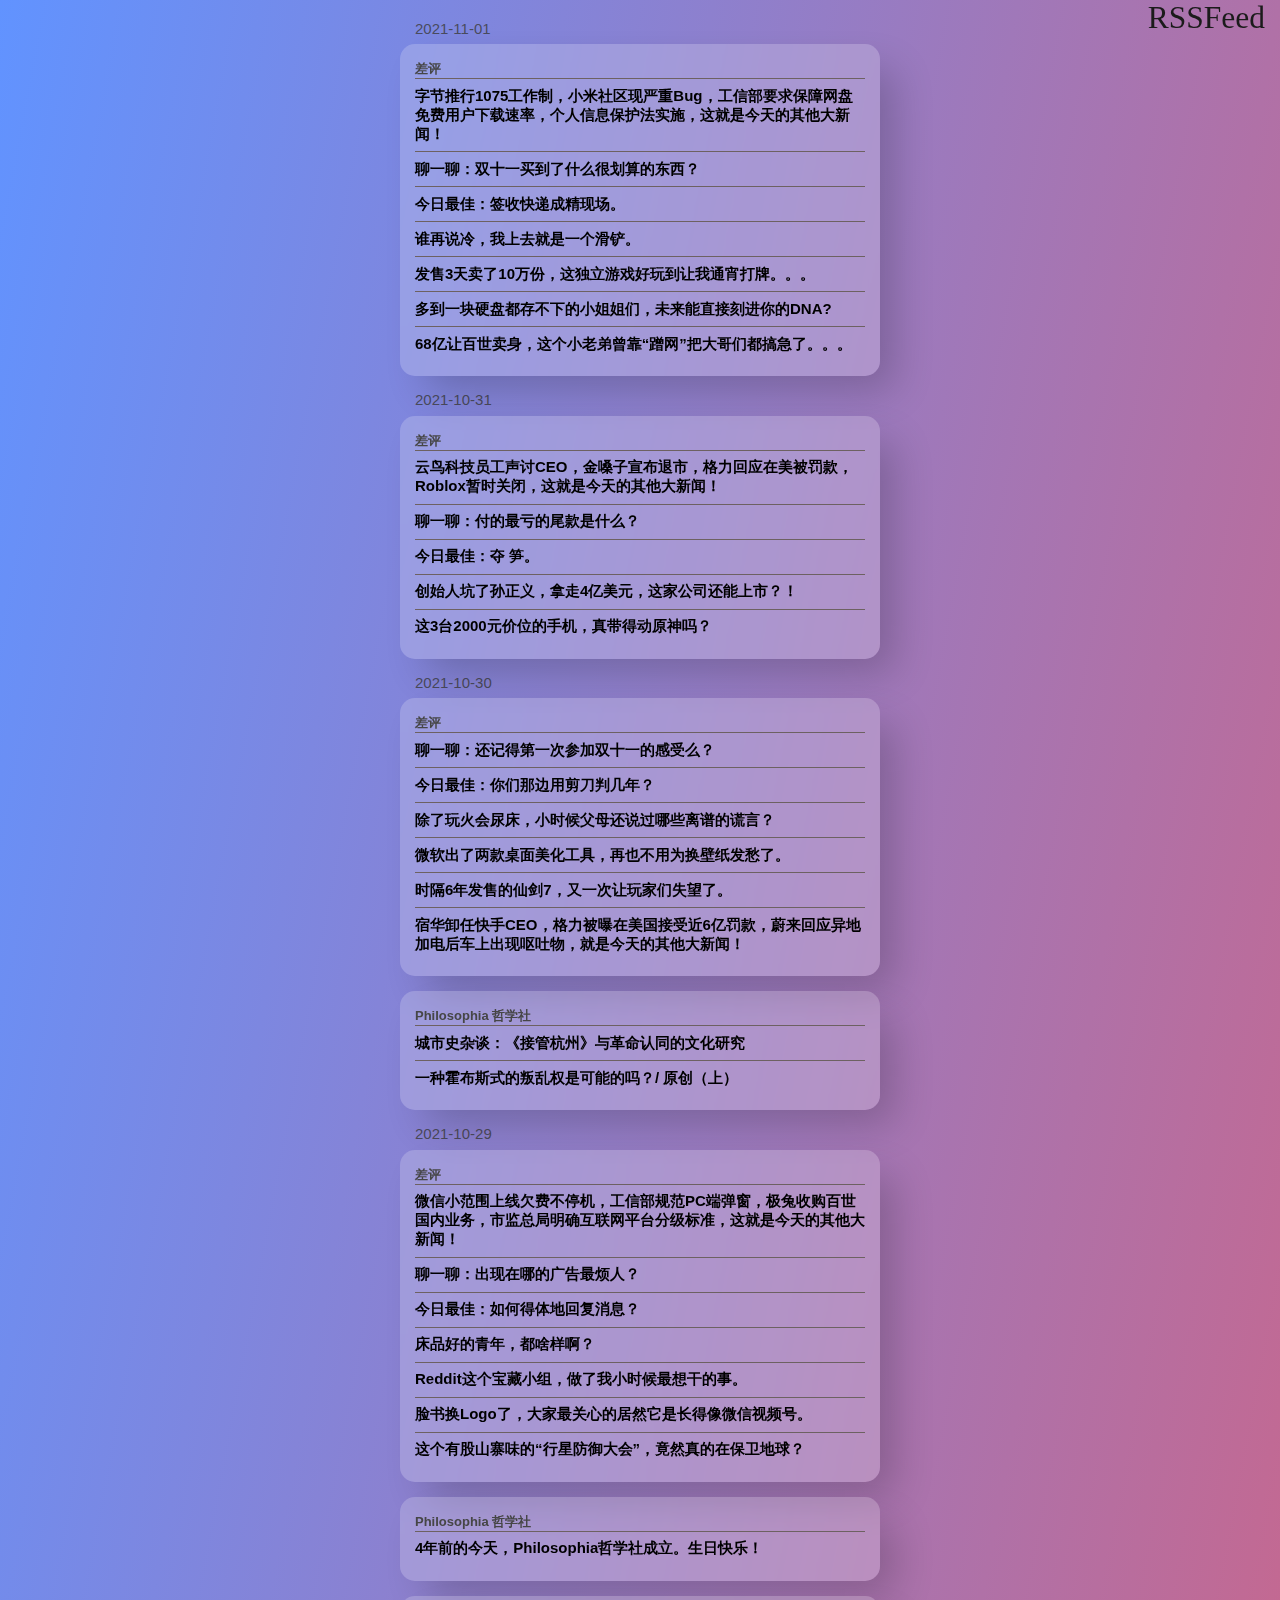
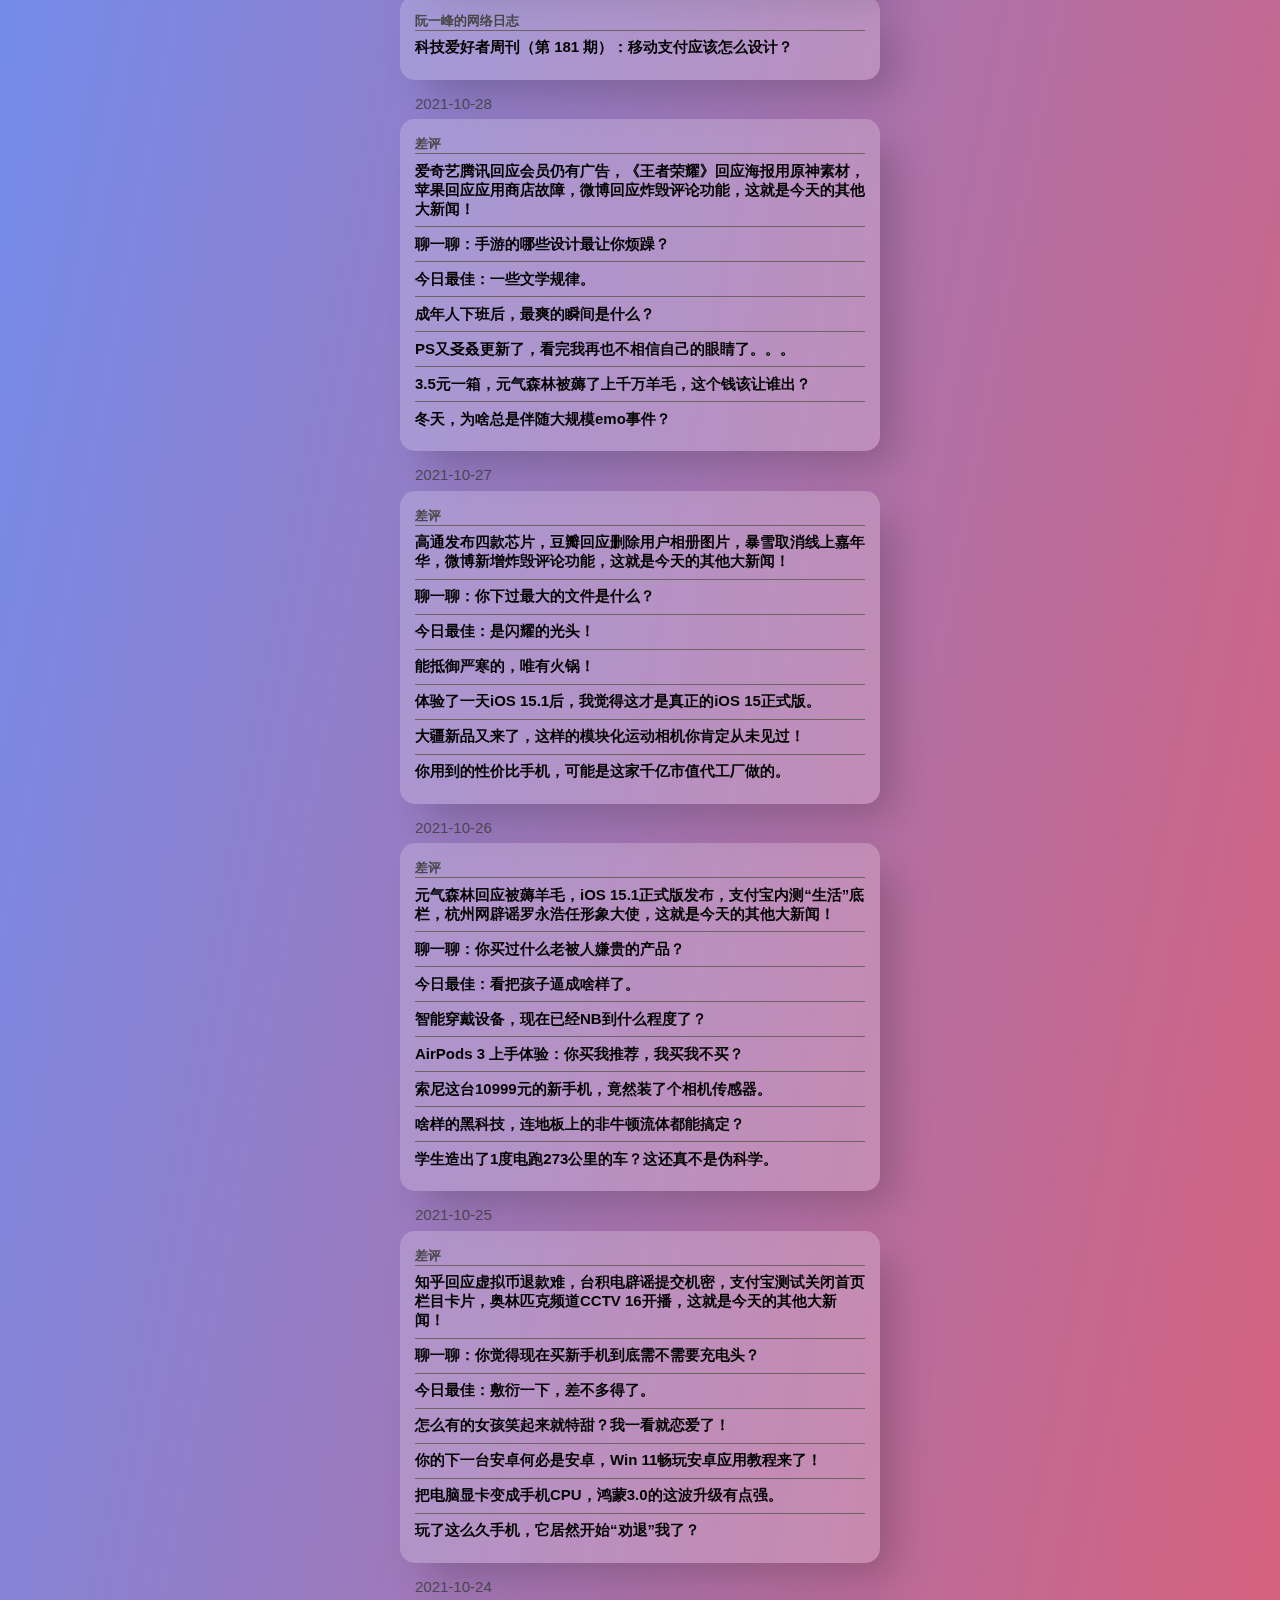
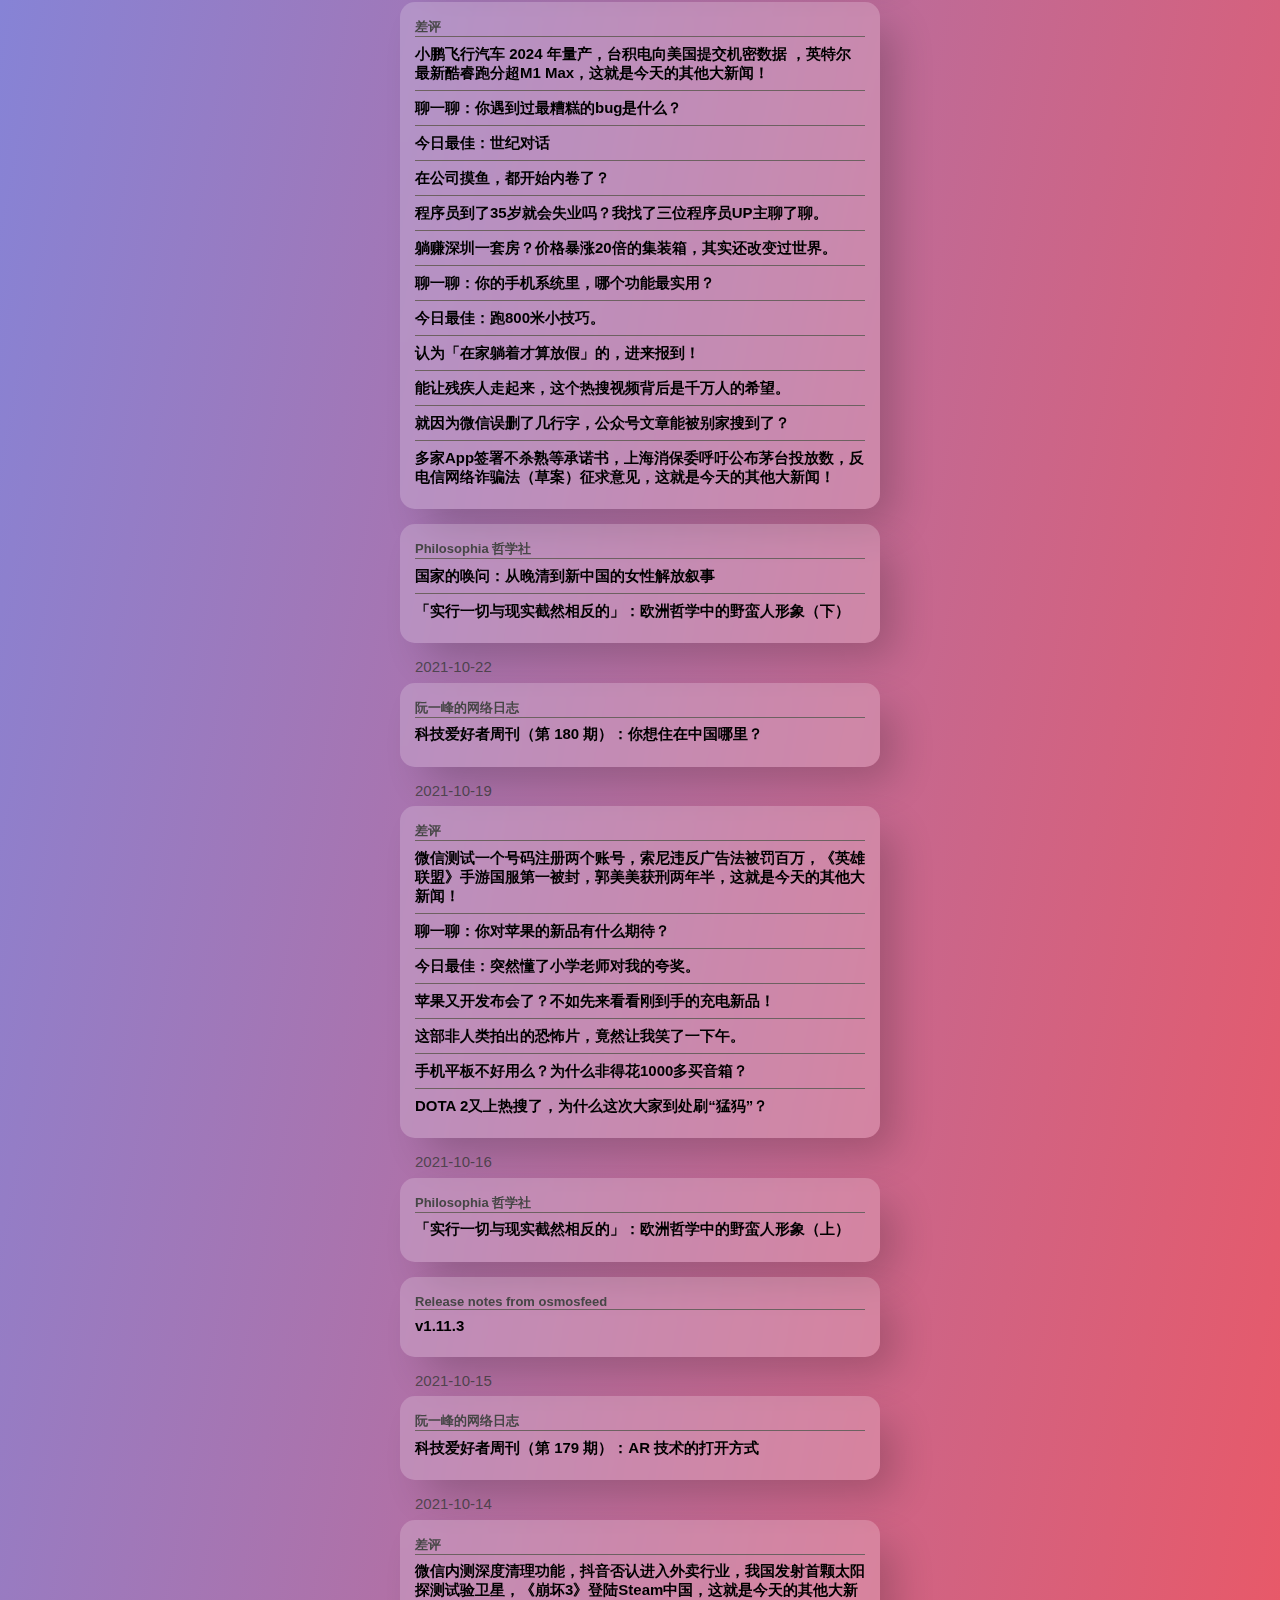
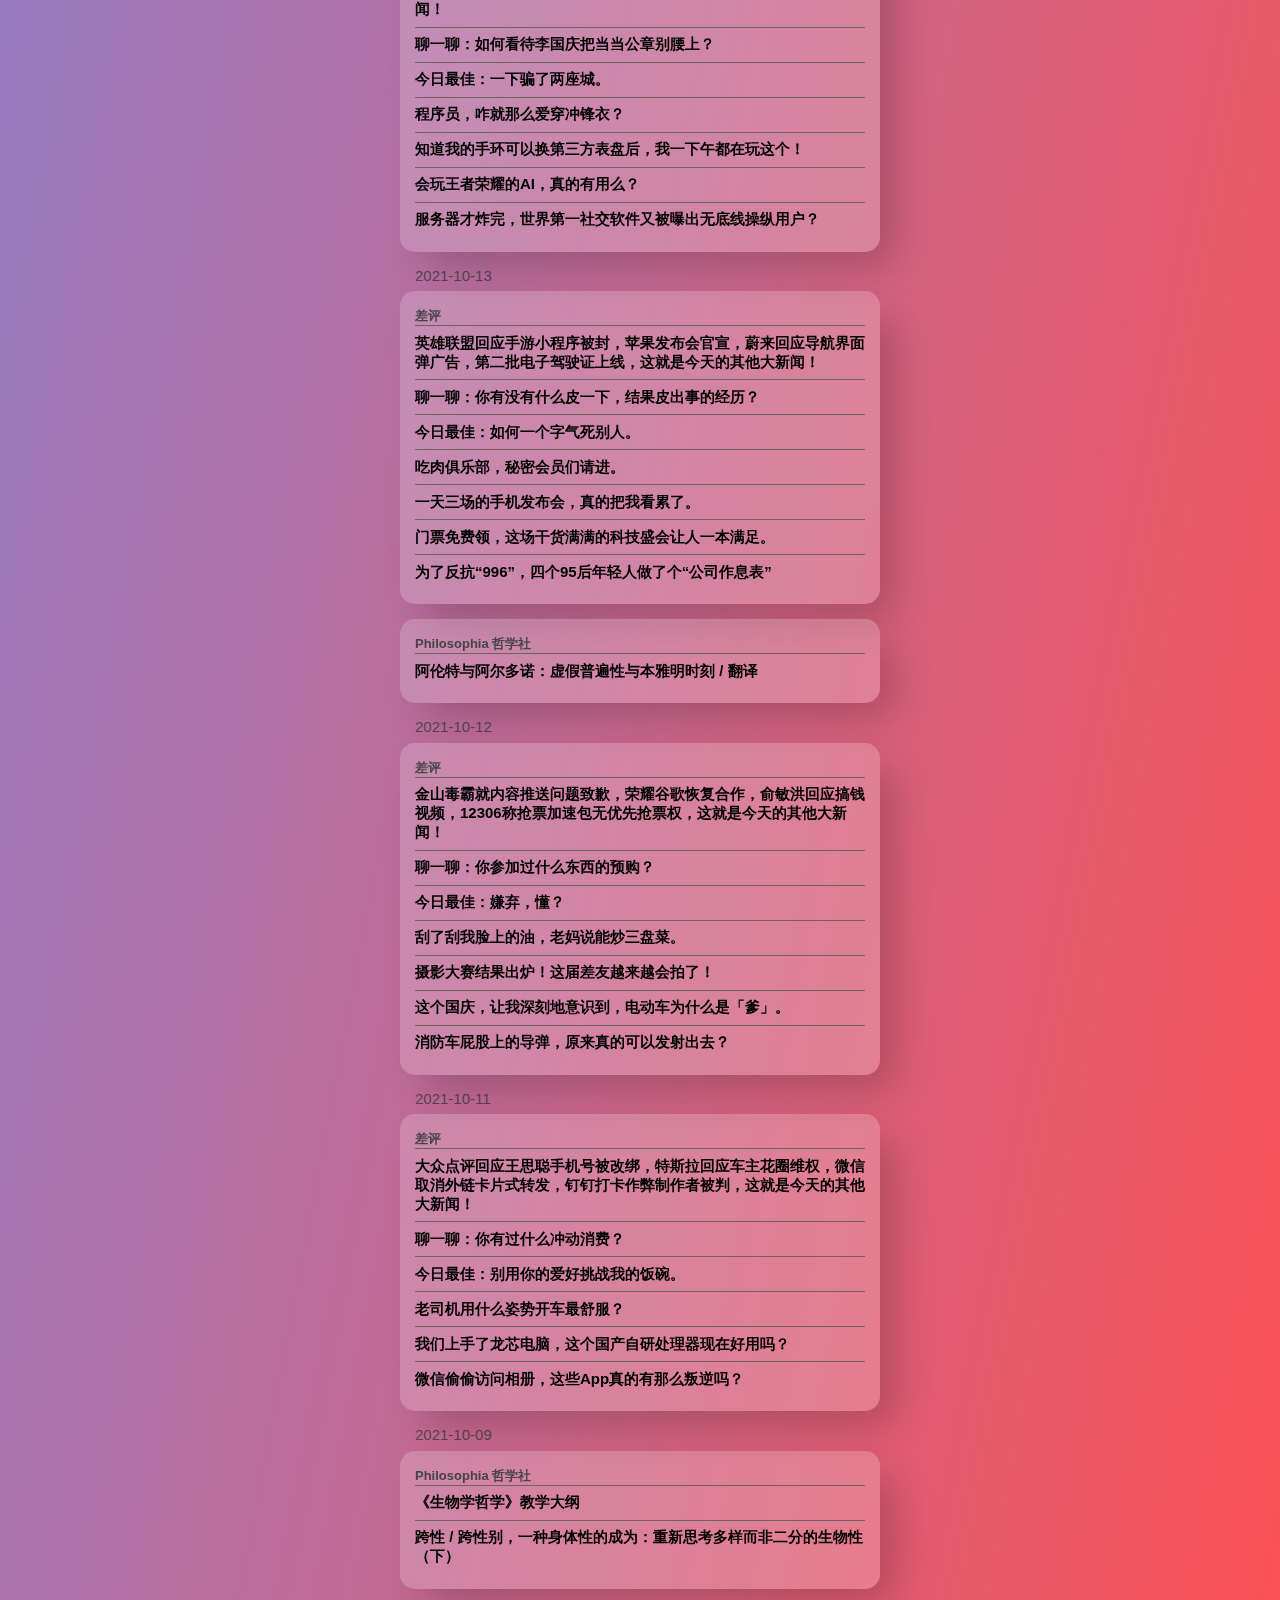
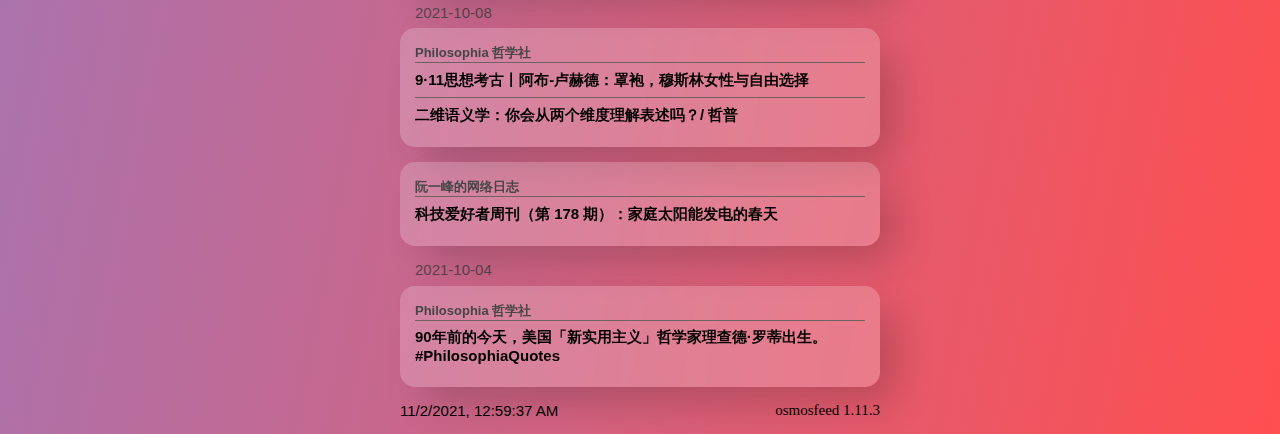
==== commit ba959f65: "deploy: 76eed5fee48cd09ec7139ac28ed98c356b3da3ca" ====
--- a/index.html
+++ b/index.html
@@ -143,6 +143,94 @@
 <body>
 <!-- %after-body-begin.html% -->
   <section class="daily-content">
+    <h2 class="daily-heading"><time datatime="2021-11-01">2021-11-01</time></h2>
+    <ul class="sources card">
+      <li class="source">
+        <section>
+          <h3 class="source-name"><a class="source-name__link" href="https://mp.weixin.qq.com">差评</a></h3>
+          <section class="articles-per-source">
+            <article>
+              <details class="article-expander">
+                <summary class="article-expander__title">字节推行1075工作制，小米社区现严重Bug，工信部要求保障网盘免费用户下载速率，个人信息保护法实施，这就是今天的其他大新闻！</summary>
+                <a class="article-summary-link article-summary-box-outer" href="https://mp.weixin.qq.com/s/dhryq9_Lr7IOzoeoNhr58Q">
+                  <div class="article-summary-box-inner">
+                    <span class="article-reading-time">(0 min)</span>
+                    <span>字节推行1075工作制，小米社区现严重Bug，工信部要求保障网盘免费用户下载速率，个人信息保护法实施，这就是今天的其他大新闻！</span>
+                  </div>
+                </a>
+              </details>
+            </article>
+            <article>
+              <details class="article-expander">
+                <summary class="article-expander__title">聊一聊：双十一买到了什么很划算的东西？</summary>
+                <a class="article-summary-link article-summary-box-outer" href="https://mp.weixin.qq.com/s/FwOowiErKYxg_-NmgZ-Vwg">
+                  <div class="article-summary-box-inner">
+                    <span class="article-reading-time">(0 min)</span>
+                    <span>聊一聊：双十一买到了什么很划算的东西？</span>
+                  </div>
+                </a>
+              </details>
+            </article>
+            <article>
+              <details class="article-expander">
+                <summary class="article-expander__title">今日最佳：签收快递成精现场。</summary>
+                <a class="article-summary-link article-summary-box-outer" href="https://mp.weixin.qq.com/s/4PCNqfpvs_zwP6B7vKIRHw">
+                  <div class="article-summary-box-inner">
+                    <span class="article-reading-time">(0 min)</span>
+                    <span>今日最佳：签收快递成精现场。</span>
+                  </div>
+                </a>
+              </details>
+            </article>
+            <article>
+              <details class="article-expander">
+                <summary class="article-expander__title">谁再说冷，我上去就是一个滑铲。</summary>
+                <a class="article-summary-link article-summary-box-outer" href="https://mp.weixin.qq.com/s/j7vnJxxAEsLwgG502MjesA">
+                  <div class="article-summary-box-inner">
+                    <span class="article-reading-time">(0 min)</span>
+                    <span>谁再说冷，我上去就是一个滑铲。</span>
+                  </div>
+                </a>
+              </details>
+            </article>
+            <article>
+              <details class="article-expander">
+                <summary class="article-expander__title">发售3天卖了10万份，这独立游戏好玩到让我通宵打牌。。。</summary>
+                <a class="article-summary-link article-summary-box-outer" href="https://mp.weixin.qq.com/s/W3tFgMQxYcMMArNu54ALJw">
+                  <div class="article-summary-box-inner">
+                    <span class="article-reading-time">(1 min)</span>
+                    <span>发售3天卖了10万份，这独立游戏好玩到让我通宵打牌。。。</span>
+                  </div>
+                </a>
+              </details>
+            </article>
+            <article>
+              <details class="article-expander">
+                <summary class="article-expander__title">多到一块硬盘都存不下的小姐姐们，未来能直接刻进你的DNA?</summary>
+                <a class="article-summary-link article-summary-box-outer" href="https://mp.weixin.qq.com/s/jyXKjX5WeBFKQ5PZ6Po-Gw">
+                  <div class="article-summary-box-inner">
+                    <span class="article-reading-time">(2 min)</span>
+                    <span>多到一块硬盘都存不下的小姐姐们，未来能直接刻进你的DNA?</span>
+                  </div>
+                </a>
+              </details>
+            </article>
+            <article>
+              <details class="article-expander">
+                <summary class="article-expander__title">68亿让百世卖身，这个小老弟曾靠“蹭网”把大哥们都搞急了。。。</summary>
+                <a class="article-summary-link article-summary-box-outer" href="https://mp.weixin.qq.com/s/2sobALdQWHNd2J1rRKlTHA">
+                  <div class="article-summary-box-inner">
+                    <span class="article-reading-time">(0 min)</span>
+                    <span>68亿让百世卖身，这个小老弟曾靠“蹭网”把大哥们都搞急了。。。</span>
+                  </div>
+                </a>
+              </details>
+            </article>
+        </section>
+      </li>
+    </ul>
+  </section>
+  <section class="daily-content">
     <h2 class="daily-heading"><time datatime="2021-10-31">2021-10-31</time></h2>
     <ul class="sources card">
       <li class="source">
@@ -1558,94 +1646,6 @@
                 </a>
               </details>
             </article>
-            <article>
-              <details class="article-expander">
-                <summary class="article-expander__title">种草这件事，在数码爱好者身上就会变成科工研究。。。</summary>
-                <a class="article-summary-link article-summary-box-outer" href="https://mp.weixin.qq.com/s/mZ5av2TVXdMX0jnzE62p6w">
-                  <div class="article-summary-box-inner">
-                    <span class="article-reading-time">(0 min)</span>
-                    <span>种草这件事，在数码爱好者身上就会变成科工研究。。。</span>
-                  </div>
-                </a>
-              </details>
-            </article>
-        </section>
-      </li>
-    </ul>
-  </section>
-  <section class="daily-content">
-    <h2 class="daily-heading"><time datatime="2021-10-10">2021-10-10</time></h2>
-    <ul class="sources card">
-      <li class="source">
-        <section>
-          <h3 class="source-name"><a class="source-name__link" href="https://mp.weixin.qq.com">差评</a></h3>
-          <section class="articles-per-source">
-            <article>
-              <details class="article-expander">
-                <summary class="article-expander__title">美团App被曝不间断定位，三星Galaxy S22机模曝光，下一代显卡接口现身，顺丰赔付协议惹争议，这就是今天的其他大新闻！</summary>
-                <a class="article-summary-link article-summary-box-outer" href="https://mp.weixin.qq.com/s/vM-QZP06HUu3pQPpCCXy9A">
-                  <div class="article-summary-box-inner">
-                    <span class="article-reading-time">(1 min)</span>
-                    <span>美团App被曝不间断定位，三星Galaxy S22机模曝光，下一代显卡接口现身，顺丰赔付协议惹争议，这就是今天的其他大新闻！</span>
-                  </div>
-                </a>
-              </details>
-            </article>
-            <article>
-              <details class="article-expander">
-                <summary class="article-expander__title">聊一聊：除了kindle，你有哪些一直在吃灰的东西？</summary>
-                <a class="article-summary-link article-summary-box-outer" href="https://mp.weixin.qq.com/s/mo1ncVT4sYXUasH1gJtgHg">
-                  <div class="article-summary-box-inner">
-                    <span class="article-reading-time">(0 min)</span>
-                    <span>聊一聊：除了kindle，你有哪些一直在吃灰的东西？</span>
-                  </div>
-                </a>
-              </details>
-            </article>
-            <article>
-              <details class="article-expander">
-                <summary class="article-expander__title">今日最佳：外国人看的大熊猫好像不太一样。</summary>
-                <a class="article-summary-link article-summary-box-outer" href="https://mp.weixin.qq.com/s/jcxyNvW_vZXWO2xbcw_VNQ">
-                  <div class="article-summary-box-inner">
-                    <span class="article-reading-time">(0 min)</span>
-                    <span>今日最佳：外国人看的大熊猫好像不太一样。</span>
-                  </div>
-                </a>
-              </details>
-            </article>
-            <article>
-              <details class="article-expander">
-                <summary class="article-expander__title">2021下半年降噪蓝牙耳机怎么选？我直呼「卷得好」！</summary>
-                <a class="article-summary-link article-summary-box-outer" href="https://mp.weixin.qq.com/s/fsdYe2fZtGWhqL9OE0jxtQ">
-                  <div class="article-summary-box-inner">
-                    <span class="article-reading-time">(1 min)</span>
-                    <span>2021下半年降噪蓝牙耳机怎么选？我直呼「卷得好」！</span>
-                  </div>
-                </a>
-              </details>
-            </article>
-            <article>
-              <details class="article-expander">
-                <summary class="article-expander__title">体验了LOL手游，我觉得这个10年老游戏又回来了。</summary>
-                <a class="article-summary-link article-summary-box-outer" href="https://mp.weixin.qq.com/s/rxG3VsuuFofiHN6TfMXAVg">
-                  <div class="article-summary-box-inner">
-                    <span class="article-reading-time">(1 min)</span>
-                    <span>体验了LOL手游，我觉得这个10年老游戏又回来了。</span>
-                  </div>
-                </a>
-              </details>
-            </article>
-            <article>
-              <details class="article-expander">
-                <summary class="article-expander__title">这个万字处罚书，不仅罚了美团34亿，还扒开了它的秘密。。。</summary>
-                <a class="article-summary-link article-summary-box-outer" href="https://mp.weixin.qq.com/s/b2ICiK2jK40eErsOR-kqBw">
-                  <div class="article-summary-box-inner">
-                    <span class="article-reading-time">(1 min)</span>
-                    <span>这个万字处罚书，不仅罚了美团34亿，还扒开了它的秘密。。。</span>
-                  </div>
-                </a>
-              </details>
-            </article>
         </section>
       </li>
     </ul>
@@ -1776,7 +1776,7 @@
   </section>
 
   <footer>
-    <time id="build-timestamp" datetime="2021-11-01T00:59:07.682Z">2021-11-01T00:59:07.682Z</time>
+    <time id="build-timestamp" datetime="2021-11-02T00:59:37.945Z">2021-11-02T00:59:37.945Z</time>
     <span><a class="footer-link" href="https://github.com/osmoscraft/osmosfeed">osmosfeed 1.11.3</a></span>
   </footer>
   <script src="index.js"></script>
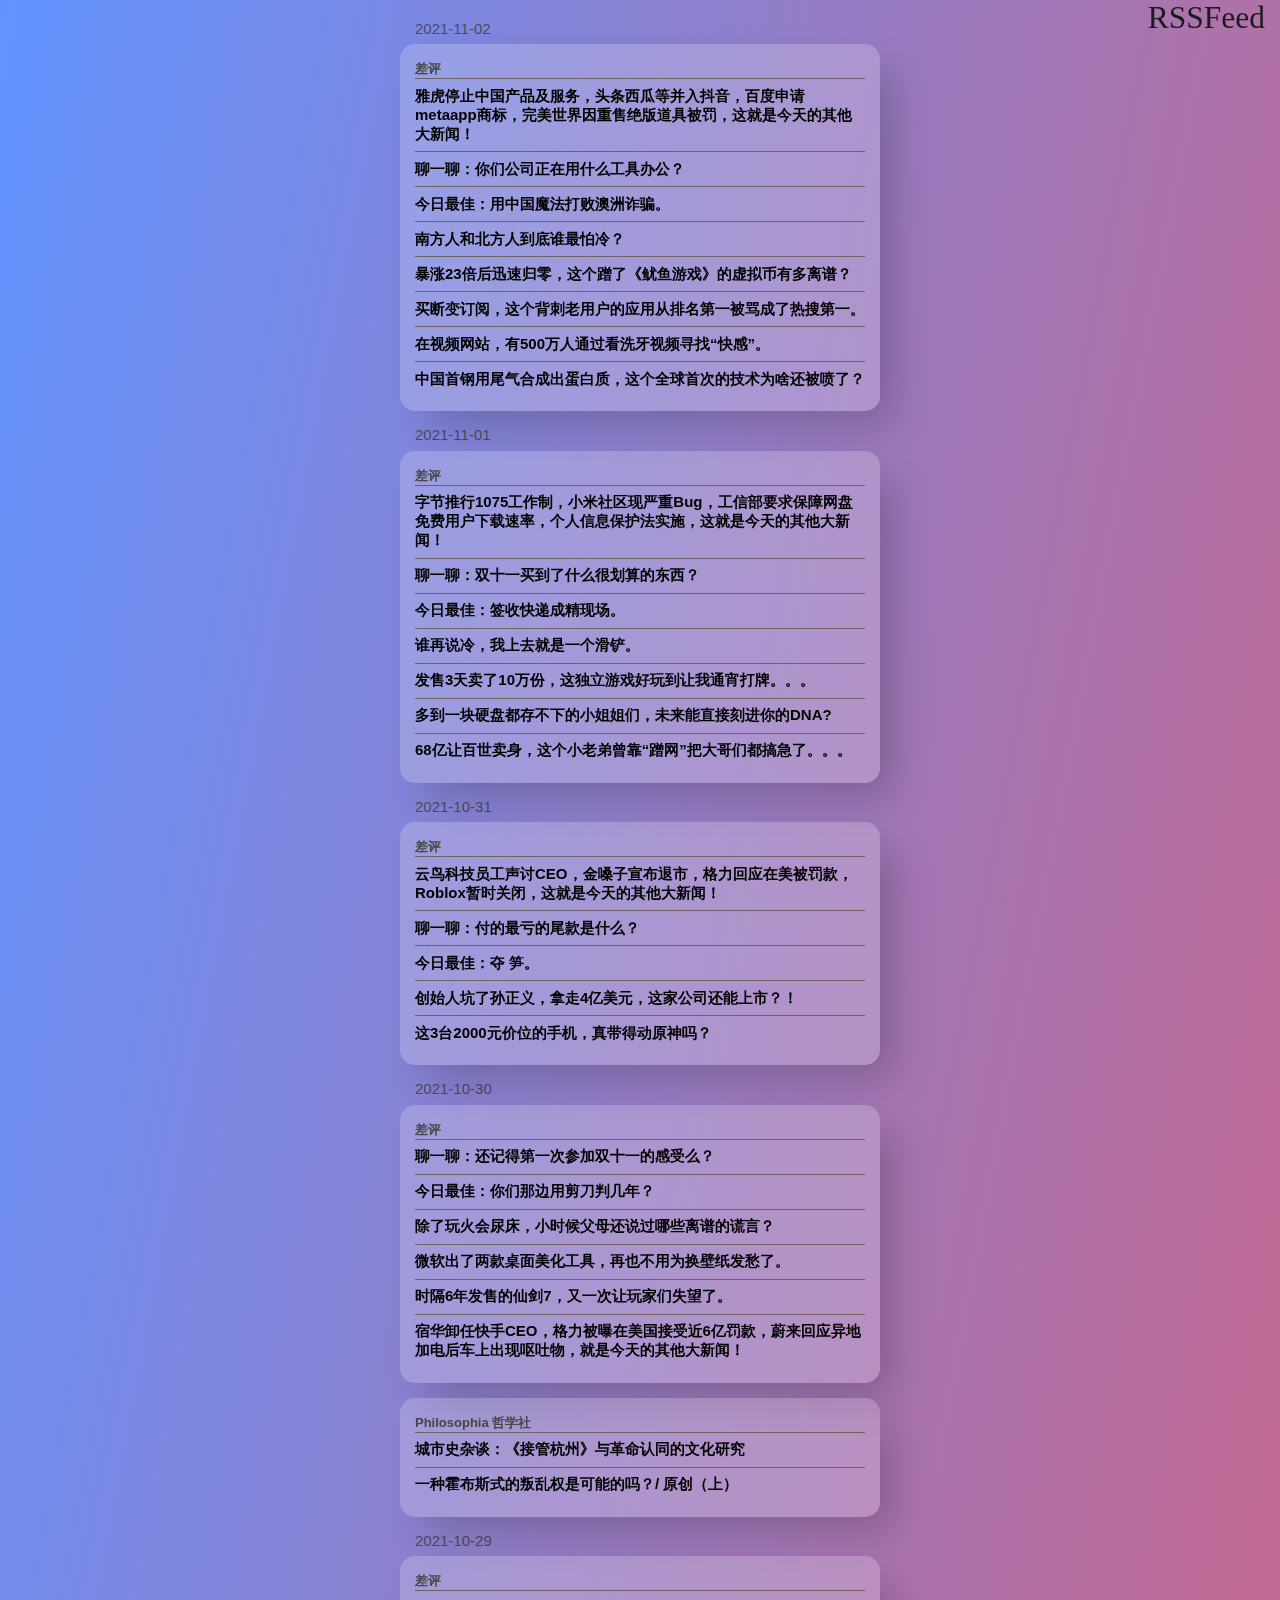
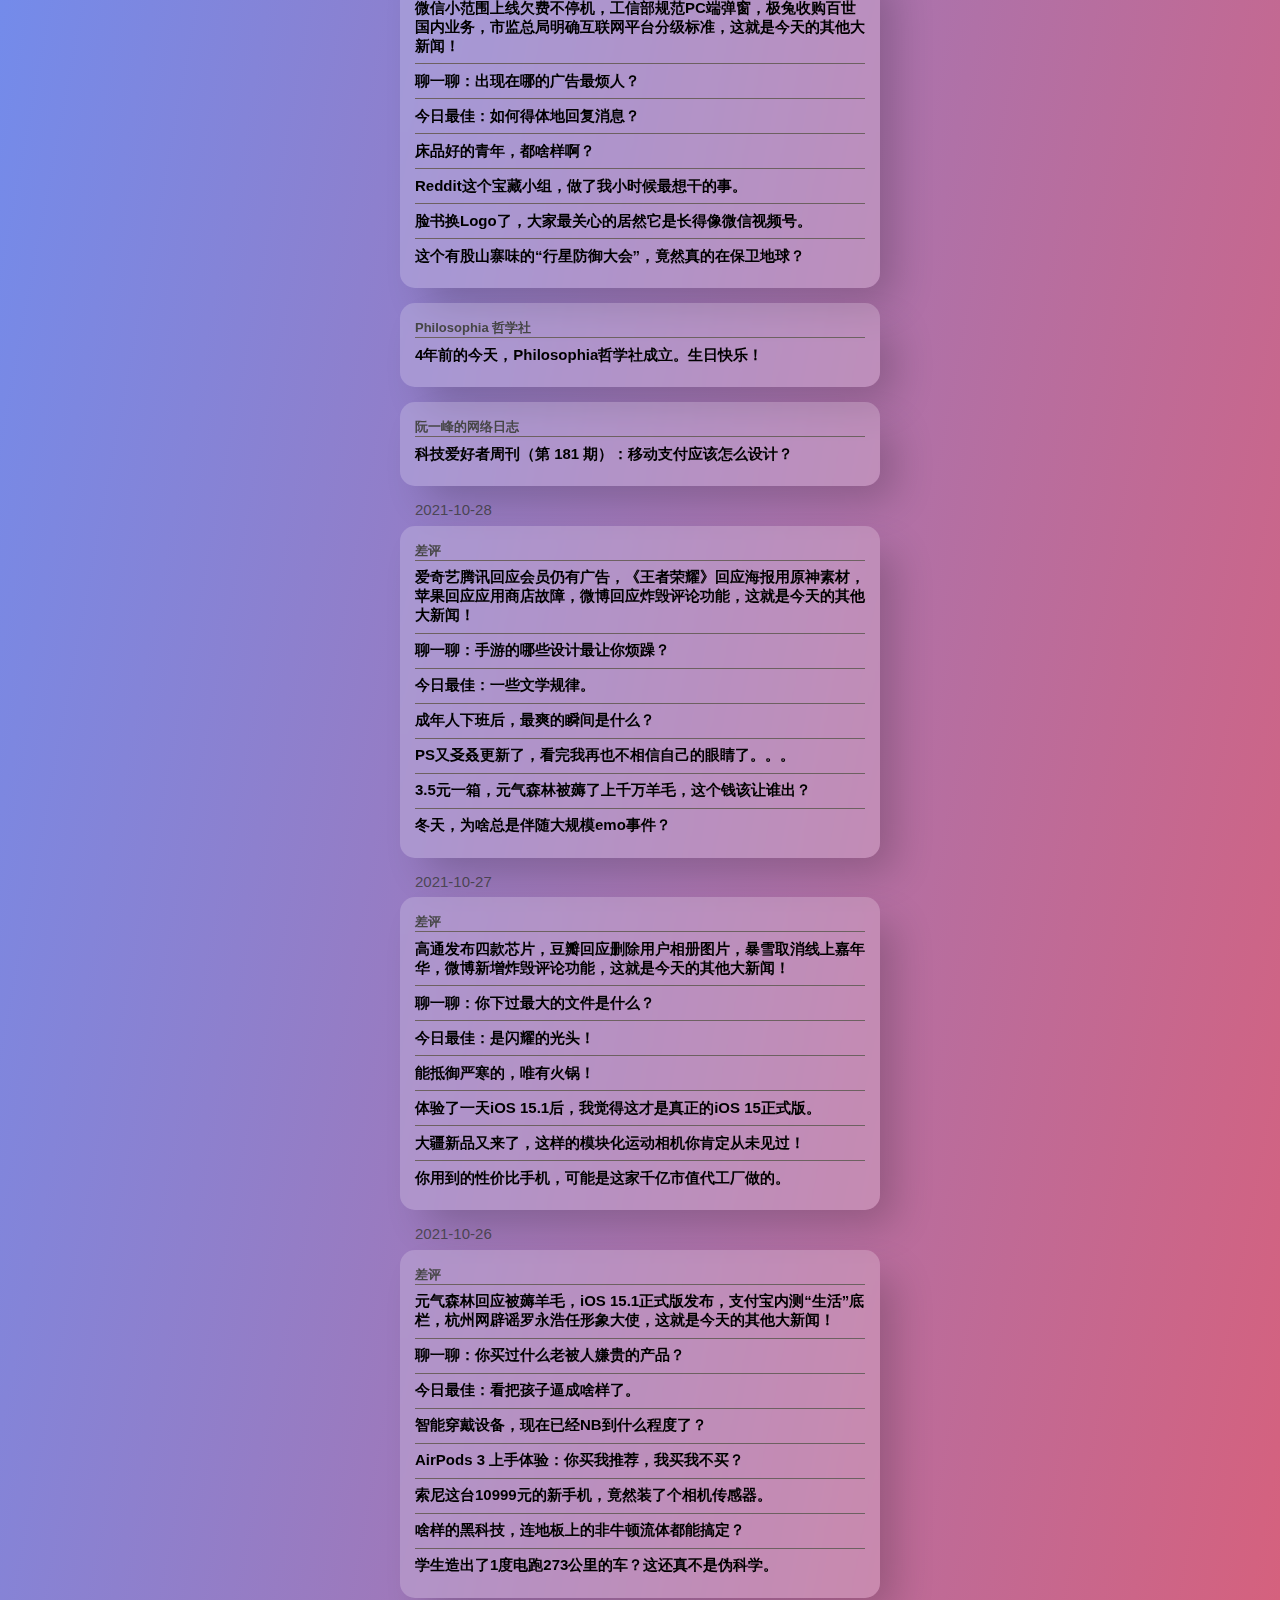
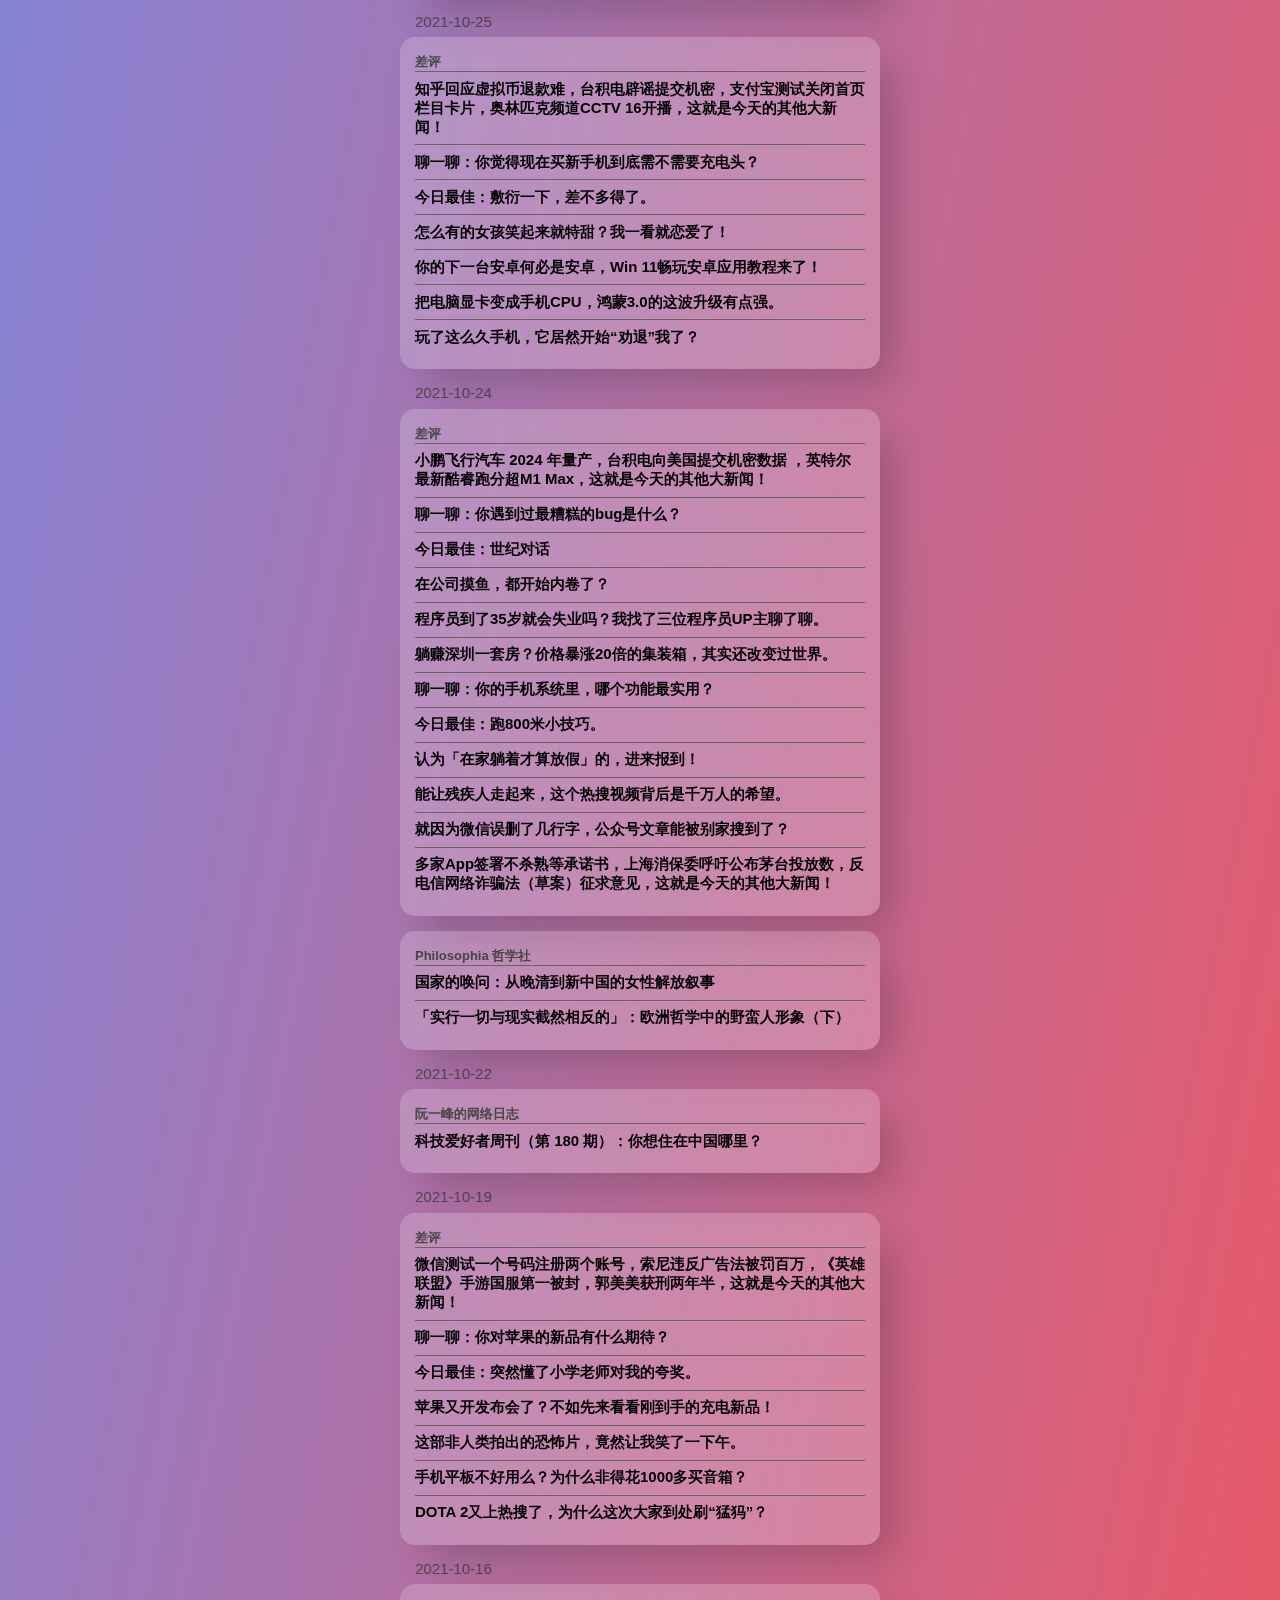
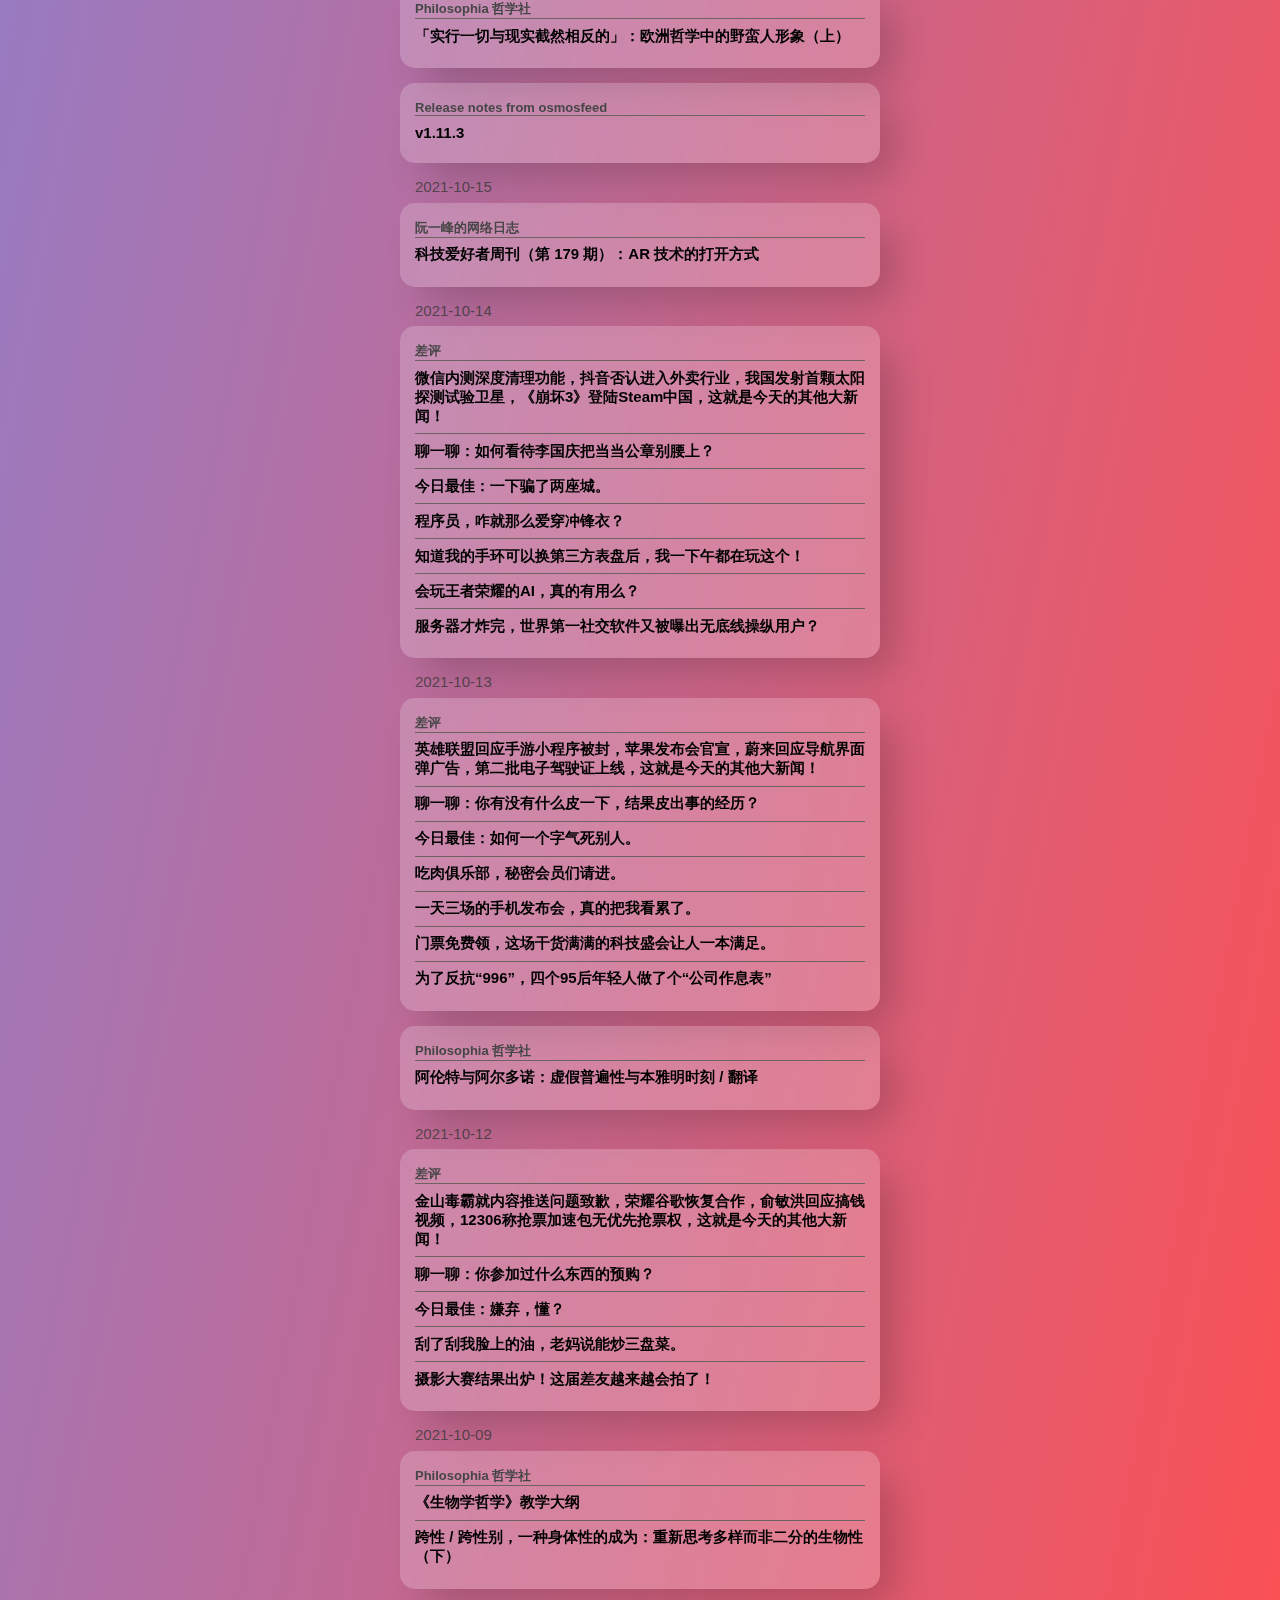
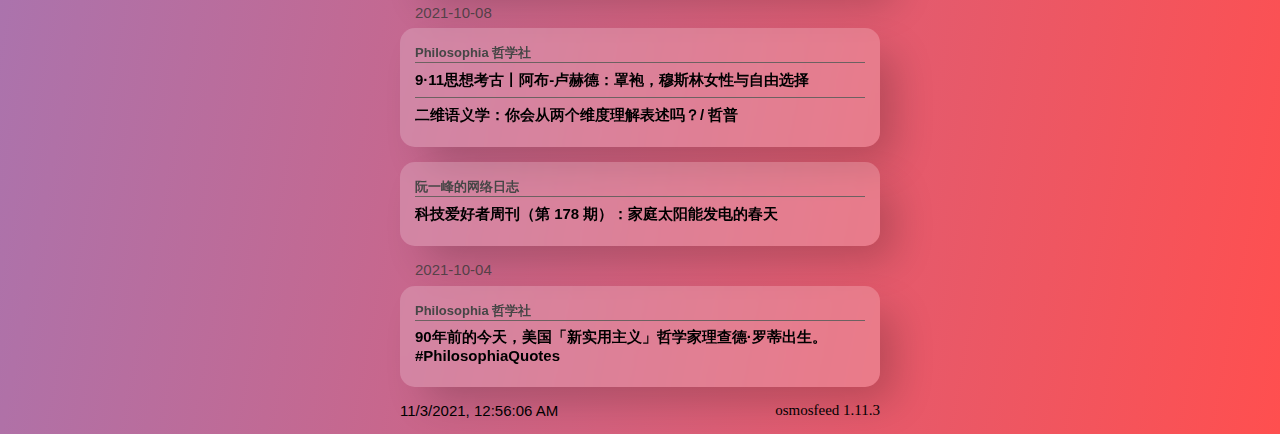
==== commit a4aad50f: "deploy: 76eed5fee48cd09ec7139ac28ed98c356b3da3ca" ====
--- a/index.html
+++ b/index.html
@@ -143,6 +143,105 @@
 <body>
 <!-- %after-body-begin.html% -->
   <section class="daily-content">
+    <h2 class="daily-heading"><time datatime="2021-11-02">2021-11-02</time></h2>
+    <ul class="sources card">
+      <li class="source">
+        <section>
+          <h3 class="source-name"><a class="source-name__link" href="https://mp.weixin.qq.com">差评</a></h3>
+          <section class="articles-per-source">
+            <article>
+              <details class="article-expander">
+                <summary class="article-expander__title">雅虎停止中国产品及服务，头条西瓜等并入抖音，百度申请metaapp商标，完美世界因重售绝版道具被罚，这就是今天的其他大新闻！</summary>
+                <a class="article-summary-link article-summary-box-outer" href="https://mp.weixin.qq.com/s/zgK--wBGhMWMJjzW5HinBA">
+                  <div class="article-summary-box-inner">
+                    <span class="article-reading-time">(0 min)</span>
+                    <span>雅虎停止中国产品及服务，头条西瓜等并入抖音，百度申请metaapp商标，完美世界因重售绝版道具被罚，这就是今天的其他大新闻！</span>
+                  </div>
+                </a>
+              </details>
+            </article>
+            <article>
+              <details class="article-expander">
+                <summary class="article-expander__title">聊一聊：你们公司正在用什么工具办公？</summary>
+                <a class="article-summary-link article-summary-box-outer" href="https://mp.weixin.qq.com/s/eQfX1eMGfbfR9qO8YdpiDQ">
+                  <div class="article-summary-box-inner">
+                    <span class="article-reading-time">(0 min)</span>
+                    <span>聊一聊：你们公司正在用什么工具办公？</span>
+                  </div>
+                </a>
+              </details>
+            </article>
+            <article>
+              <details class="article-expander">
+                <summary class="article-expander__title">今日最佳：用中国魔法打败澳洲诈骗。</summary>
+                <a class="article-summary-link article-summary-box-outer" href="https://mp.weixin.qq.com/s/9ZWZEHvPKkuTVt2NynE1XQ">
+                  <div class="article-summary-box-inner">
+                    <span class="article-reading-time">(0 min)</span>
+                    <span>今日最佳：用中国魔法打败澳洲诈骗。</span>
+                  </div>
+                </a>
+              </details>
+            </article>
+            <article>
+              <details class="article-expander">
+                <summary class="article-expander__title">南方人和北方人到底谁最怕冷？</summary>
+                <a class="article-summary-link article-summary-box-outer" href="https://mp.weixin.qq.com/s/iYu15stuAu4Zsf8rb-rgZw">
+                  <div class="article-summary-box-inner">
+                    <span class="article-reading-time">(0 min)</span>
+                    <span>南方人和北方人到底谁最怕冷？</span>
+                  </div>
+                </a>
+              </details>
+            </article>
+            <article>
+              <details class="article-expander">
+                <summary class="article-expander__title">暴涨23倍后迅速归零，这个蹭了《鱿鱼游戏》的虚拟币有多离谱？</summary>
+                <a class="article-summary-link article-summary-box-outer" href="https://mp.weixin.qq.com/s/AuFGa-m9VFtPL4JdVvckuA">
+                  <div class="article-summary-box-inner">
+                    <span class="article-reading-time">(1 min)</span>
+                    <span>暴涨23倍后迅速归零，这个蹭了《鱿鱼游戏》的虚拟币有多离谱？</span>
+                  </div>
+                </a>
+              </details>
+            </article>
+            <article>
+              <details class="article-expander">
+                <summary class="article-expander__title">买断变订阅，这个背刺老用户的应用从排名第一被骂成了热搜第一。</summary>
+                <a class="article-summary-link article-summary-box-outer" href="https://mp.weixin.qq.com/s/Gb4T0TyIIW51-Vm5ggdCCQ">
+                  <div class="article-summary-box-inner">
+                    <span class="article-reading-time">(1 min)</span>
+                    <span>买断变订阅，这个背刺老用户的应用从排名第一被骂成了热搜第一。</span>
+                  </div>
+                </a>
+              </details>
+            </article>
+            <article>
+              <details class="article-expander">
+                <summary class="article-expander__title">在视频网站，有500万人通过看洗牙视频寻找“快感”。</summary>
+                <a class="article-summary-link article-summary-box-outer" href="https://mp.weixin.qq.com/s/qY02PflzFuwYbuQLsdTe8A">
+                  <div class="article-summary-box-inner">
+                    <span class="article-reading-time">(1 min)</span>
+                    <span>在视频网站，有500万人通过看洗牙视频寻找“快感”。</span>
+                  </div>
+                </a>
+              </details>
+            </article>
+            <article>
+              <details class="article-expander">
+                <summary class="article-expander__title">中国首钢用尾气合成出蛋白质，这个全球首次的技术为啥还被喷了？</summary>
+                <a class="article-summary-link article-summary-box-outer" href="https://mp.weixin.qq.com/s/dgEhUSPeWbec5XiZpY8j2g">
+                  <div class="article-summary-box-inner">
+                    <span class="article-reading-time">(1 min)</span>
+                    <span>中国首钢用尾气合成出蛋白质，这个全球首次的技术为啥还被喷了？</span>
+                  </div>
+                </a>
+              </details>
+            </article>
+        </section>
+      </li>
+    </ul>
+  </section>
+  <section class="daily-content">
     <h2 class="daily-heading"><time datatime="2021-11-01">2021-11-01</time></h2>
     <ul class="sources card">
       <li class="source">
@@ -1547,105 +1646,6 @@
                 </a>
               </details>
             </article>
-            <article>
-              <details class="article-expander">
-                <summary class="article-expander__title">这个国庆，让我深刻地意识到，电动车为什么是「爹」。</summary>
-                <a class="article-summary-link article-summary-box-outer" href="https://mp.weixin.qq.com/s/1PsrRL8F1zV5OO8ojTRPzw">
-                  <div class="article-summary-box-inner">
-                    <span class="article-reading-time">(1 min)</span>
-                    <span>这个国庆，让我深刻地意识到，电动车为什么是「爹」。</span>
-                  </div>
-                </a>
-              </details>
-            </article>
-            <article>
-              <details class="article-expander">
-                <summary class="article-expander__title">消防车屁股上的导弹，原来真的可以发射出去？</summary>
-                <a class="article-summary-link article-summary-box-outer" href="https://mp.weixin.qq.com/s/Gv7Ec2O8rwX7KmspkXjF5A">
-                  <div class="article-summary-box-inner">
-                    <span class="article-reading-time">(1 min)</span>
-                    <span>消防车屁股上的导弹，原来真的可以发射出去？</span>
-                  </div>
-                </a>
-              </details>
-            </article>
-        </section>
-      </li>
-    </ul>
-  </section>
-  <section class="daily-content">
-    <h2 class="daily-heading"><time datatime="2021-10-11">2021-10-11</time></h2>
-    <ul class="sources card">
-      <li class="source">
-        <section>
-          <h3 class="source-name"><a class="source-name__link" href="https://mp.weixin.qq.com">差评</a></h3>
-          <section class="articles-per-source">
-            <article>
-              <details class="article-expander">
-                <summary class="article-expander__title">大众点评回应王思聪手机号被改绑，特斯拉回应车主花圈维权，微信取消外链卡片式转发，钉钉打卡作弊制作者被判，这就是今天的其他大新闻！</summary>
-                <a class="article-summary-link article-summary-box-outer" href="https://mp.weixin.qq.com/s/4HfGX6w9k5A0tQE5dfNqpg">
-                  <div class="article-summary-box-inner">
-                    <span class="article-reading-time">(1 min)</span>
-                    <span>大众点评回应王思聪手机号被改绑，特斯拉回应车主花圈维权，微信取消外链卡片式转发，钉钉打卡作弊制作者被判，这就是今天的其他大新闻！</span>
-                  </div>
-                </a>
-              </details>
-            </article>
-            <article>
-              <details class="article-expander">
-                <summary class="article-expander__title">聊一聊：你有过什么冲动消费？</summary>
-                <a class="article-summary-link article-summary-box-outer" href="https://mp.weixin.qq.com/s/vn5YZ3ESziT55wMxBcyoQg">
-                  <div class="article-summary-box-inner">
-                    <span class="article-reading-time">(0 min)</span>
-                    <span>聊一聊：你有过什么冲动消费？</span>
-                  </div>
-                </a>
-              </details>
-            </article>
-            <article>
-              <details class="article-expander">
-                <summary class="article-expander__title">今日最佳：别用你的爱好挑战我的饭碗。</summary>
-                <a class="article-summary-link article-summary-box-outer" href="https://mp.weixin.qq.com/s/Nnh91-gCDP_kl4iZsIwQ9Q">
-                  <div class="article-summary-box-inner">
-                    <span class="article-reading-time">(0 min)</span>
-                    <span>今日最佳：别用你的爱好挑战我的饭碗。</span>
-                  </div>
-                </a>
-              </details>
-            </article>
-            <article>
-              <details class="article-expander">
-                <summary class="article-expander__title">老司机用什么姿势开车最舒服？</summary>
-                <a class="article-summary-link article-summary-box-outer" href="https://mp.weixin.qq.com/s/tJeT_Ur6kBTrNRhTSNvMzA">
-                  <div class="article-summary-box-inner">
-                    <span class="article-reading-time">(0 min)</span>
-                    <span>老司机用什么姿势开车最舒服？</span>
-                  </div>
-                </a>
-              </details>
-            </article>
-            <article>
-              <details class="article-expander">
-                <summary class="article-expander__title">我们上手了龙芯电脑，这个国产自研处理器现在好用吗？</summary>
-                <a class="article-summary-link article-summary-box-outer" href="https://mp.weixin.qq.com/s/rQrU49eEE8YYXsbLEBMaJg">
-                  <div class="article-summary-box-inner">
-                    <span class="article-reading-time">(1 min)</span>
-                    <span>我们上手了龙芯电脑，这个国产自研处理器现在好用吗？</span>
-                  </div>
-                </a>
-              </details>
-            </article>
-            <article>
-              <details class="article-expander">
-                <summary class="article-expander__title">微信偷偷访问相册，这些App真的有那么叛逆吗？</summary>
-                <a class="article-summary-link article-summary-box-outer" href="https://mp.weixin.qq.com/s/4Rj338GI300aSY6GHB3-bw">
-                  <div class="article-summary-box-inner">
-                    <span class="article-reading-time">(1 min)</span>
-                    <span>微信偷偷访问相册，这些App真的有那么叛逆吗？</span>
-                  </div>
-                </a>
-              </details>
-            </article>
         </section>
       </li>
     </ul>
@@ -1776,7 +1776,7 @@
   </section>
 
   <footer>
-    <time id="build-timestamp" datetime="2021-11-02T00:59:37.945Z">2021-11-02T00:59:37.945Z</time>
+    <time id="build-timestamp" datetime="2021-11-03T00:56:06.716Z">2021-11-03T00:56:06.716Z</time>
     <span><a class="footer-link" href="https://github.com/osmoscraft/osmosfeed">osmosfeed 1.11.3</a></span>
   </footer>
   <script src="index.js"></script>
